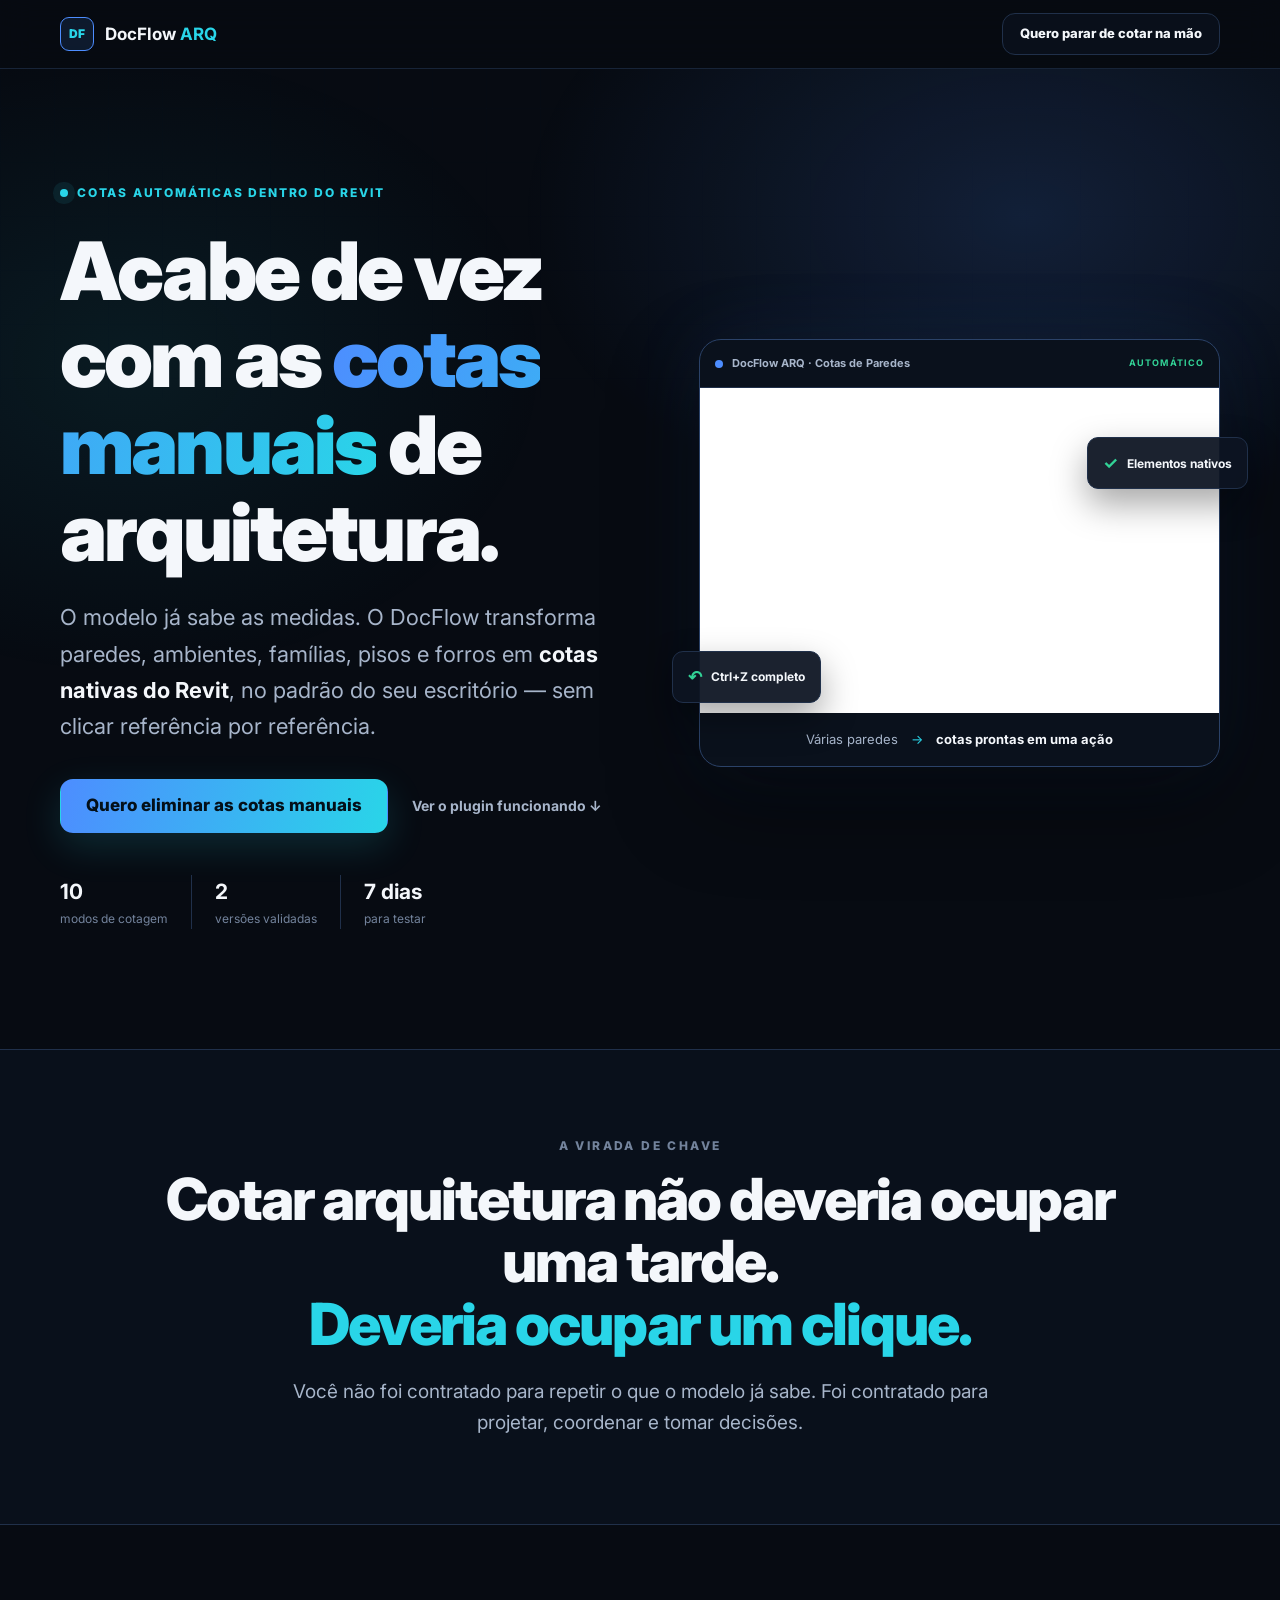
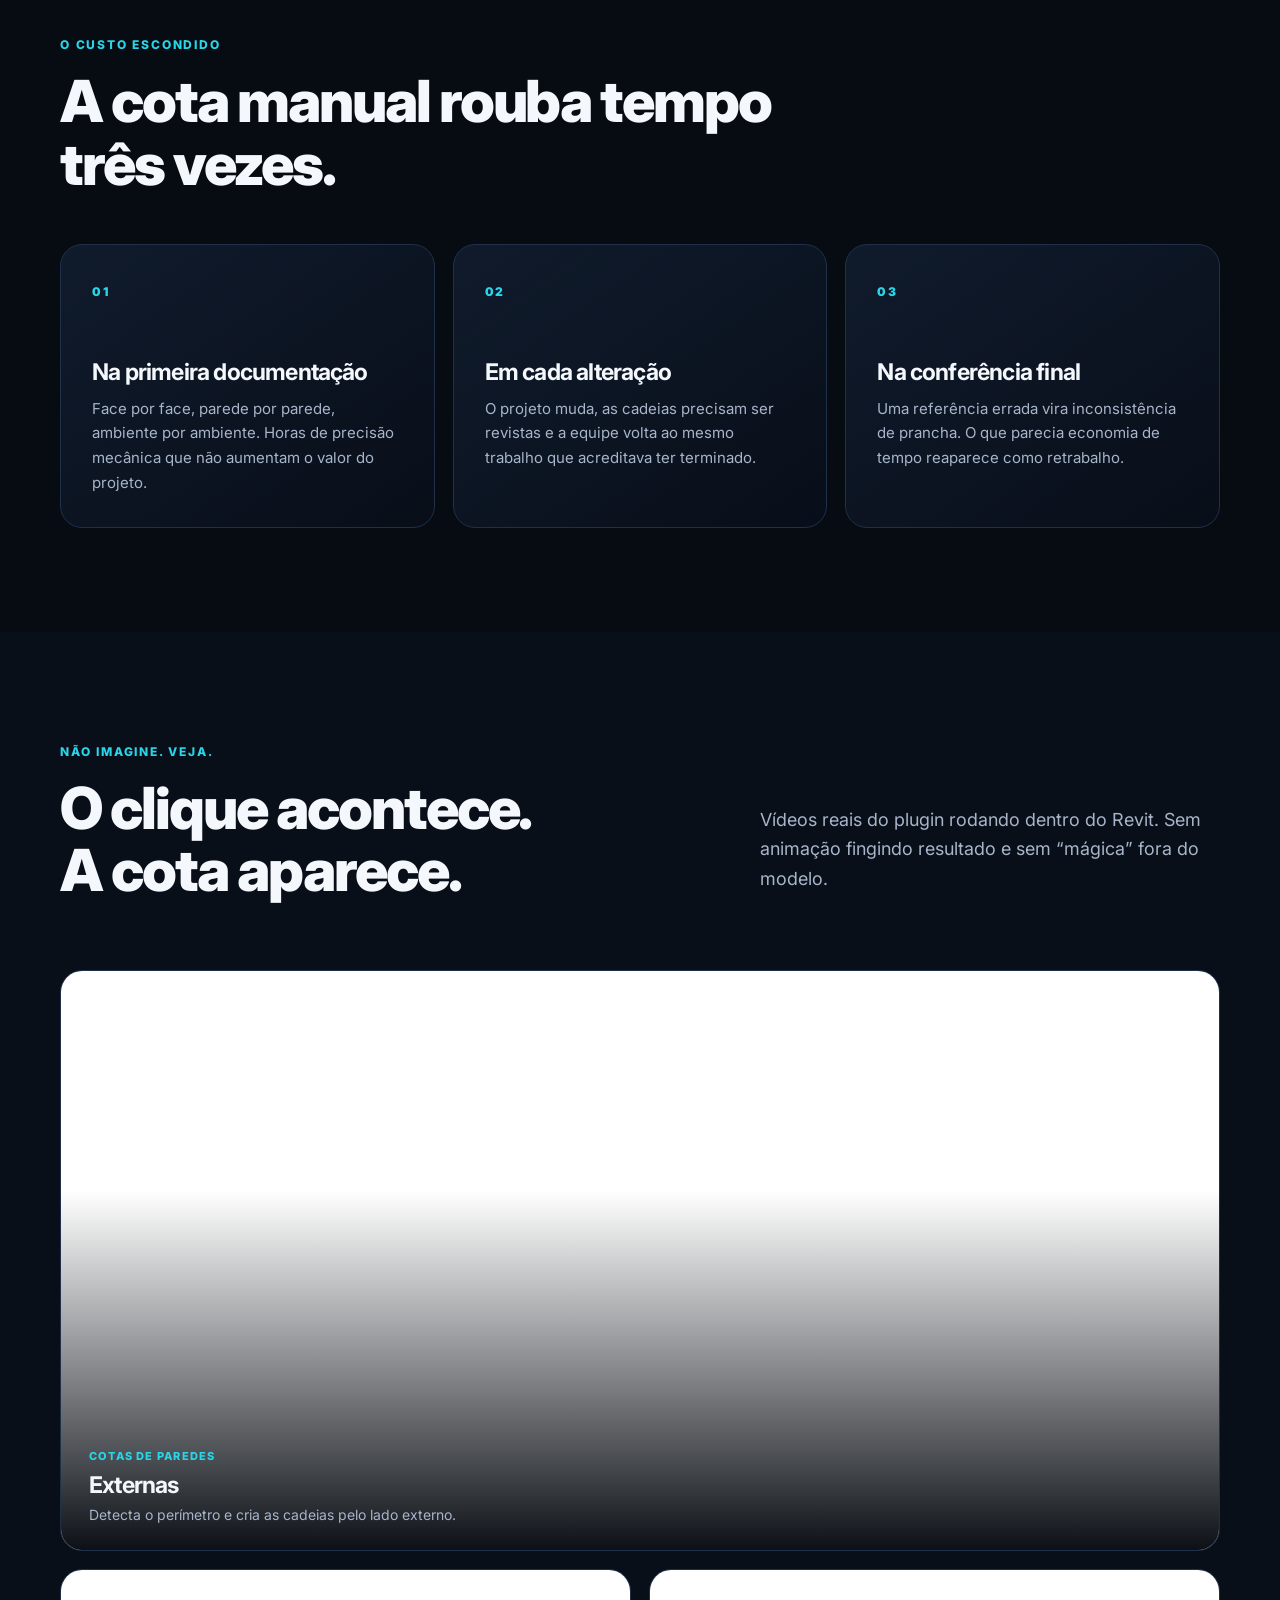
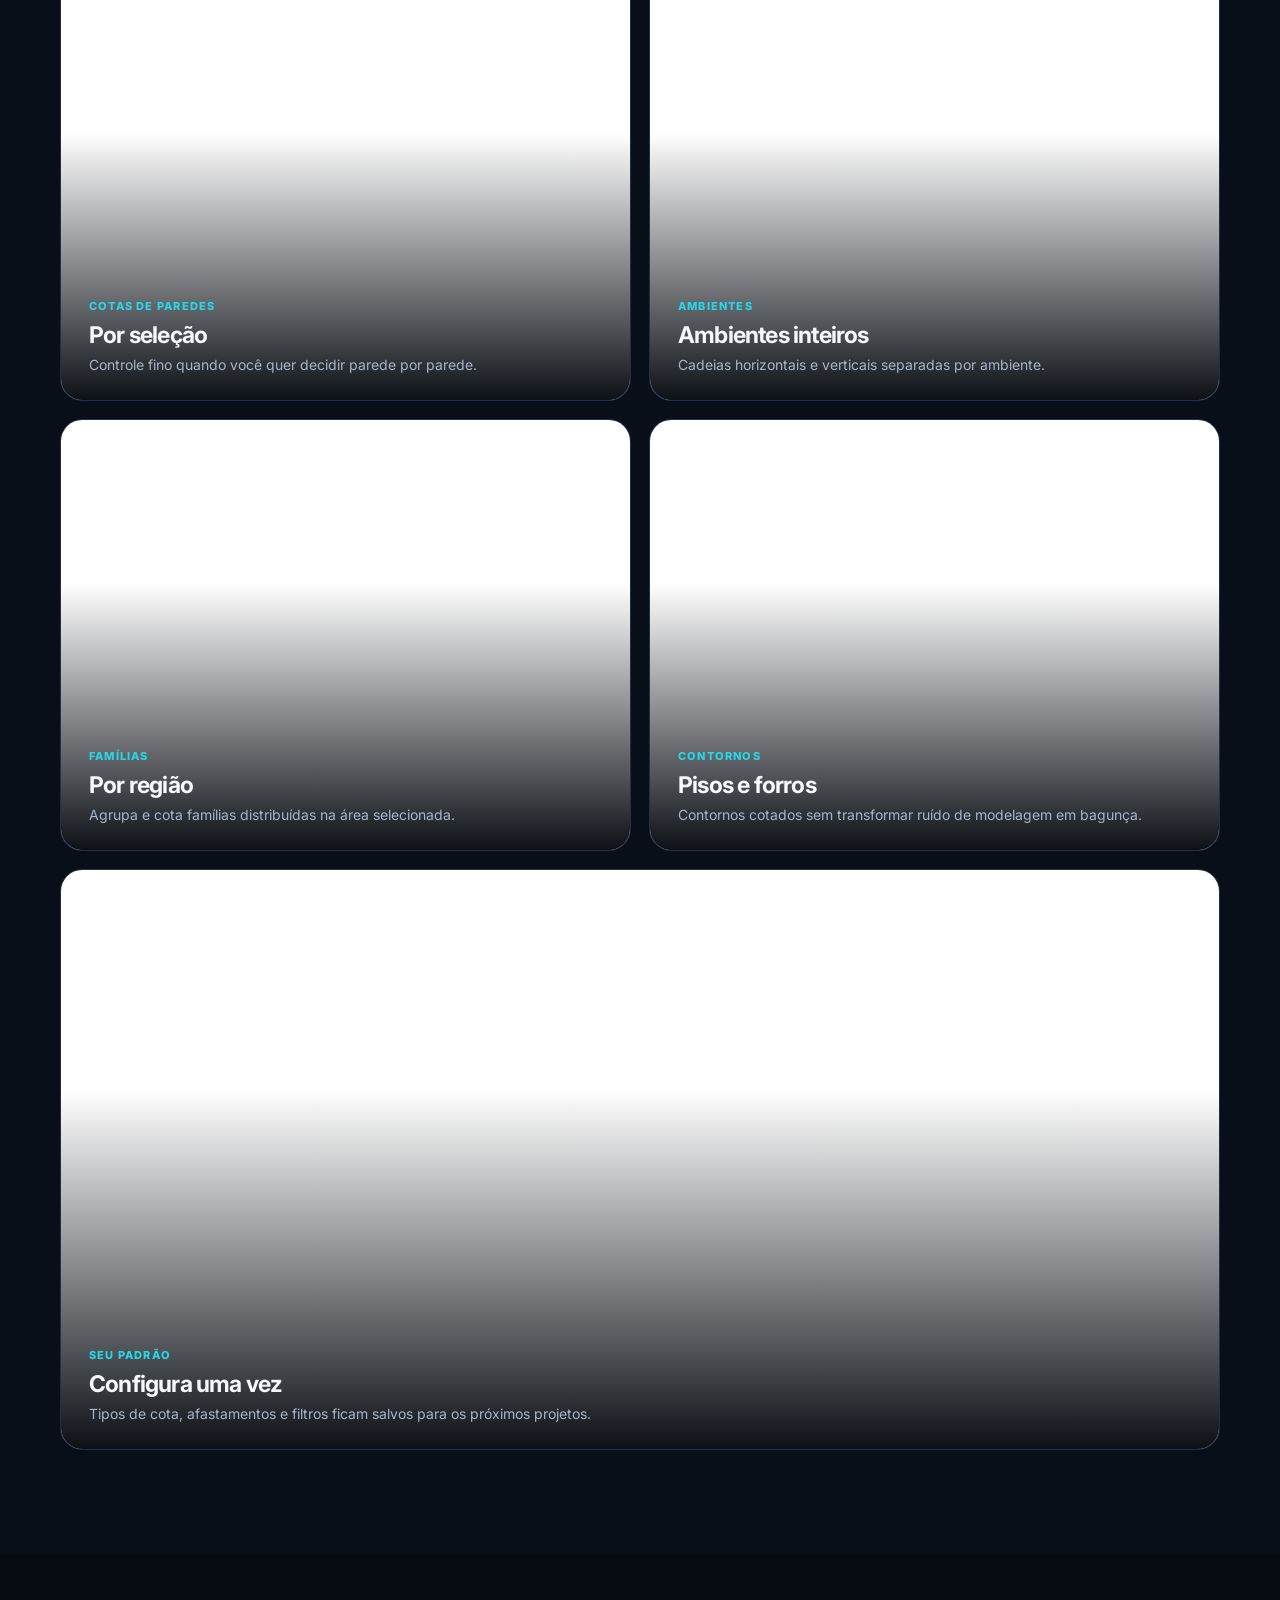
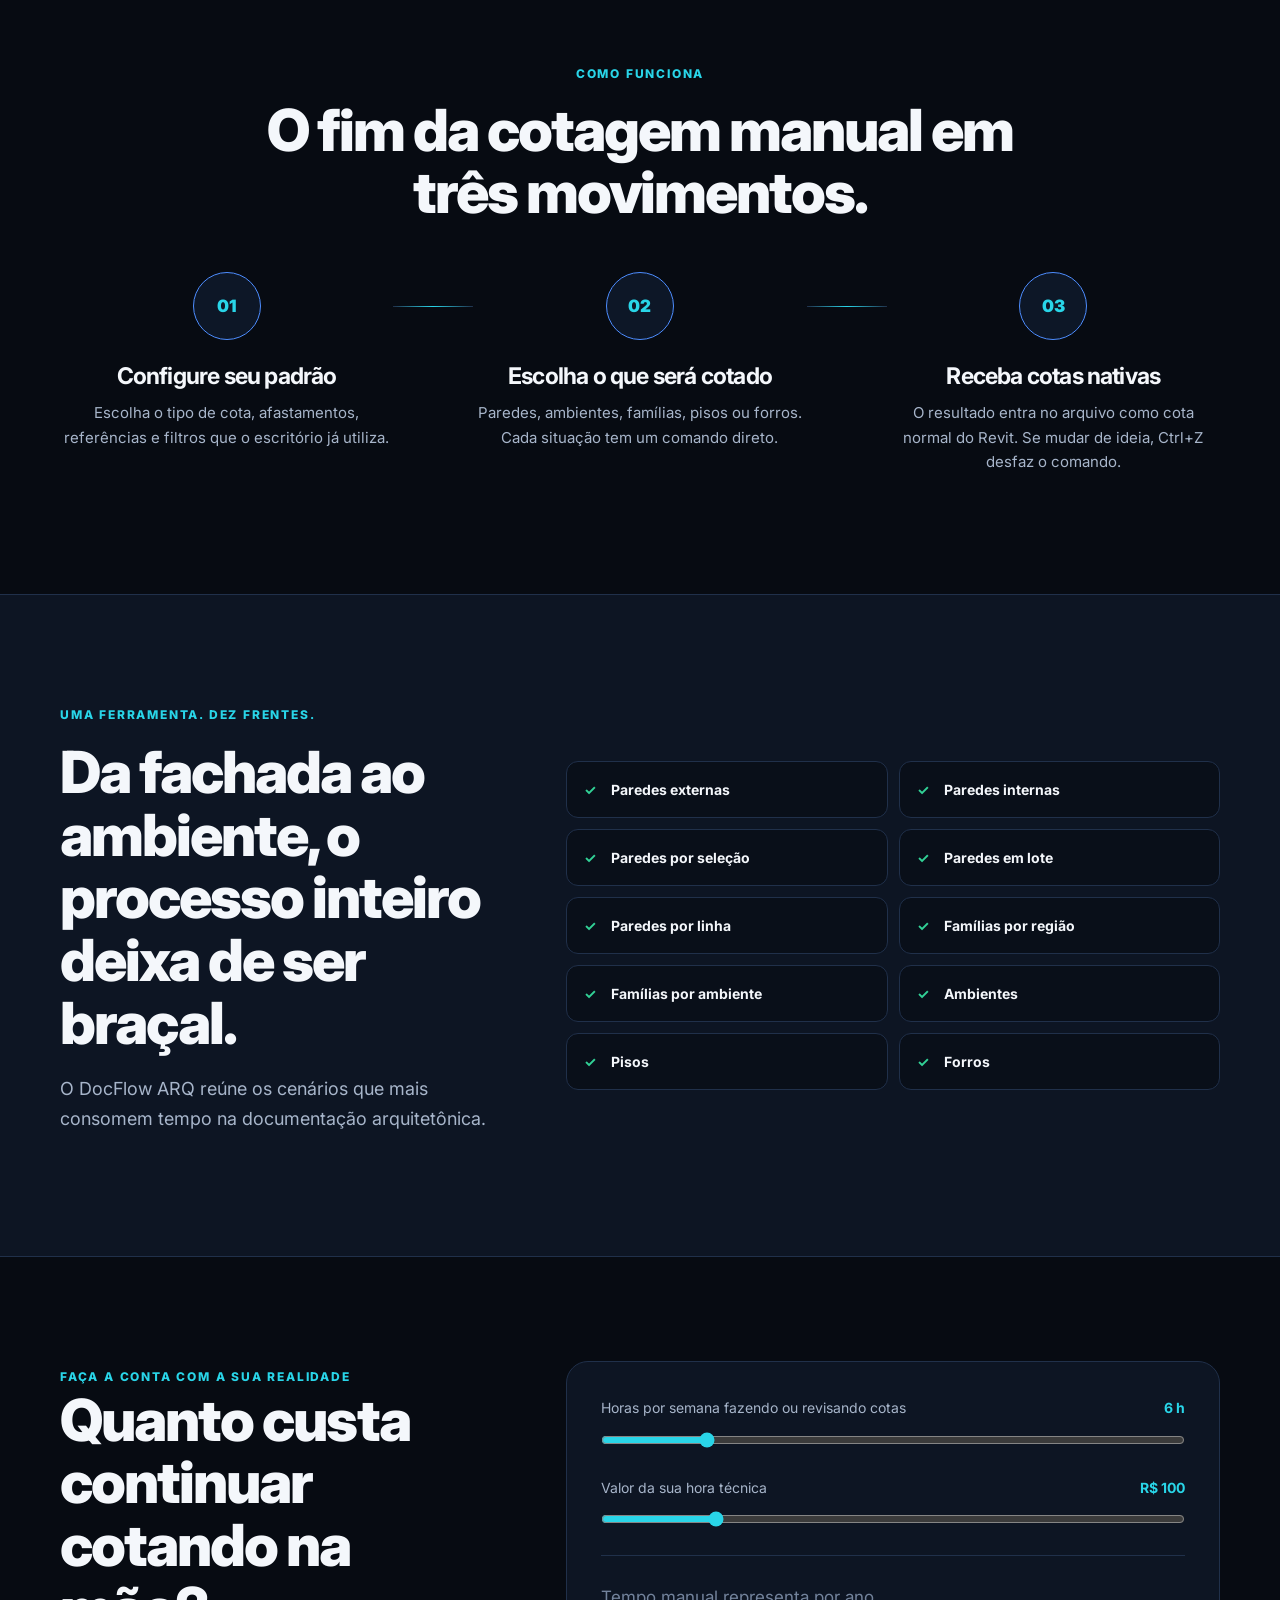
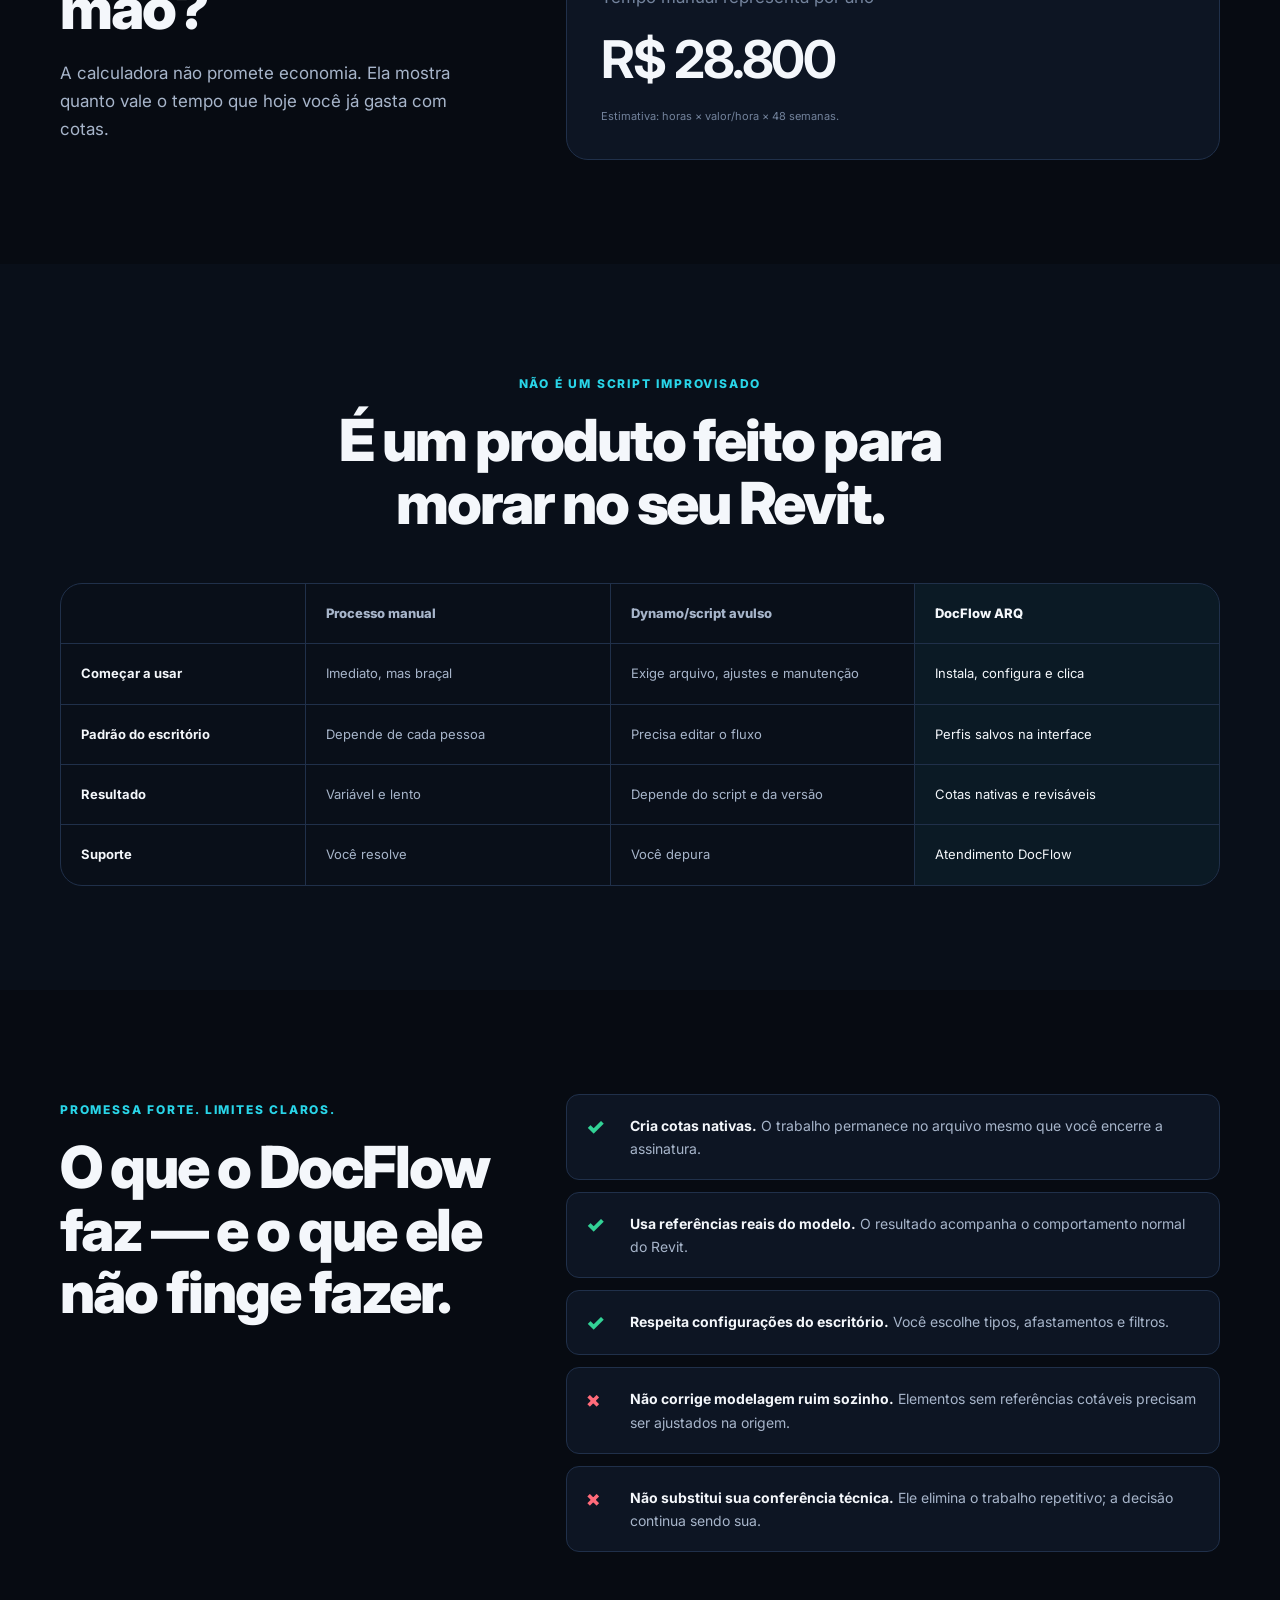
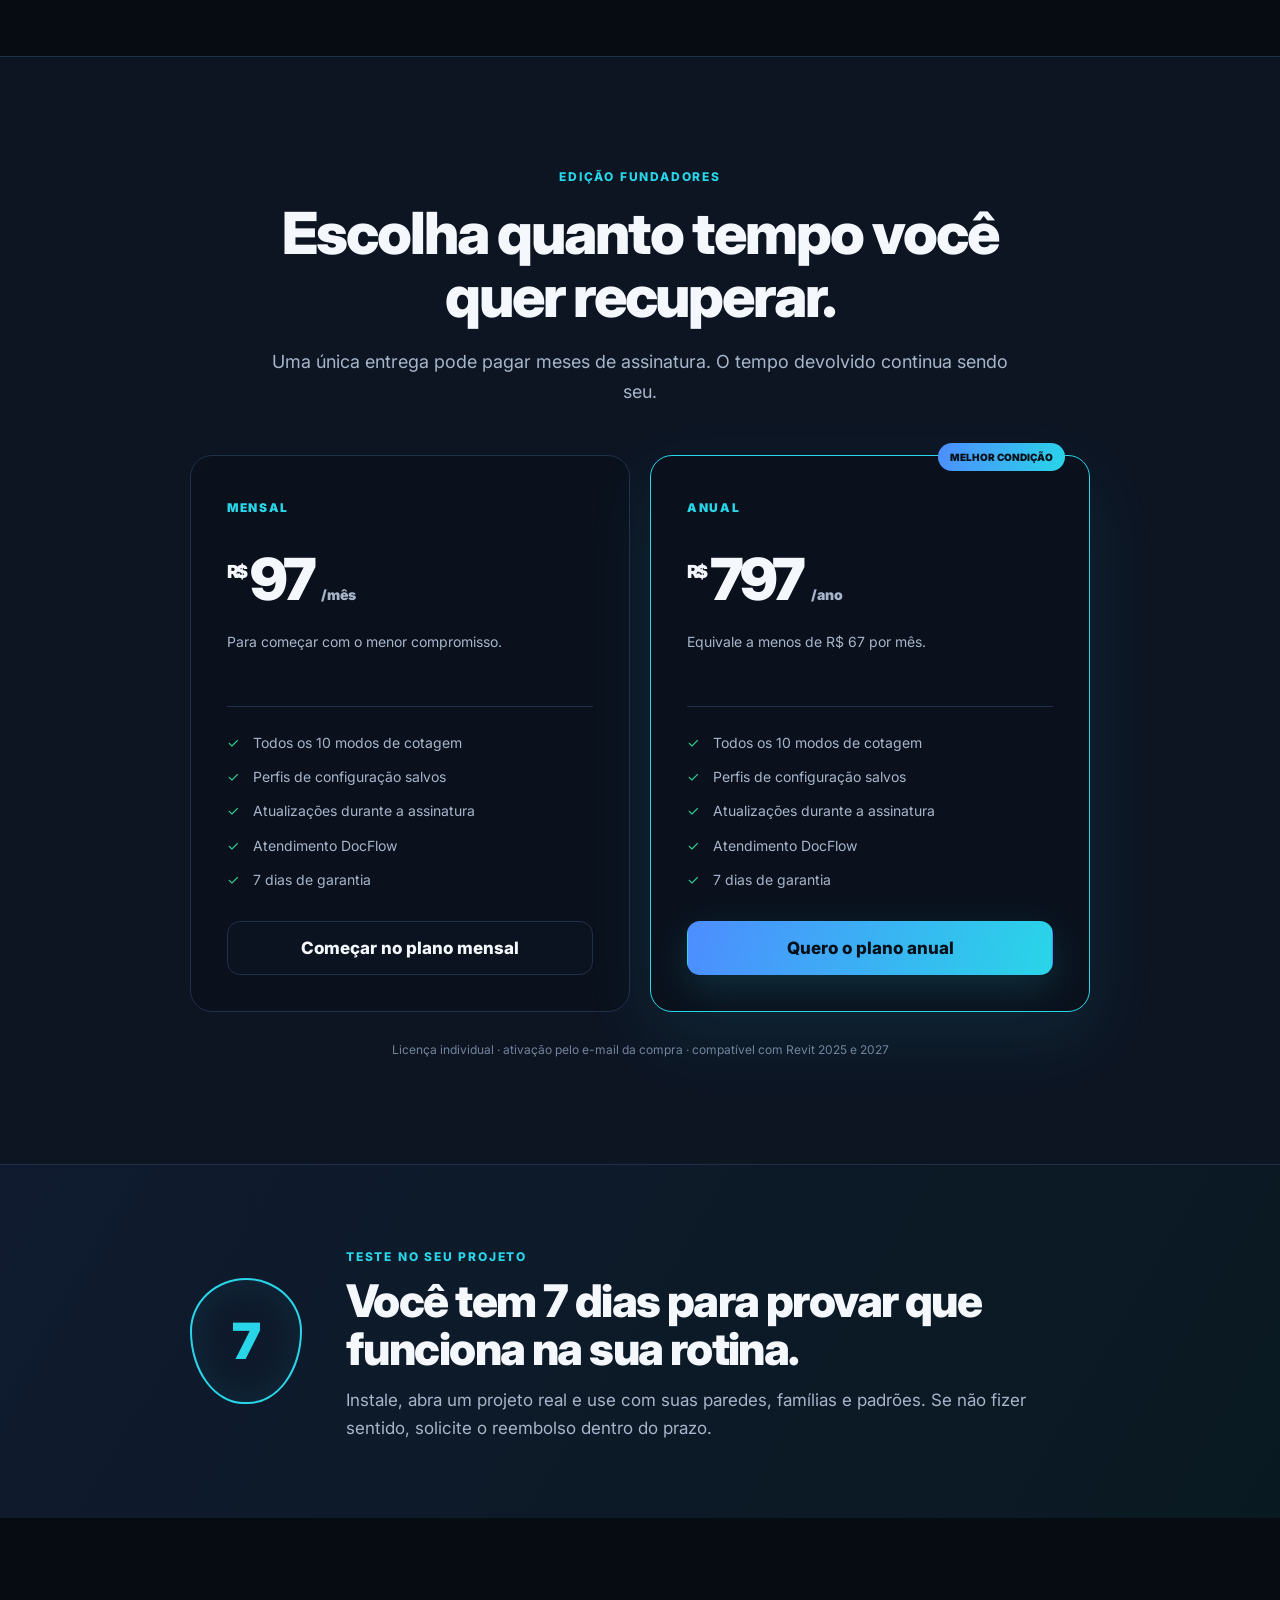
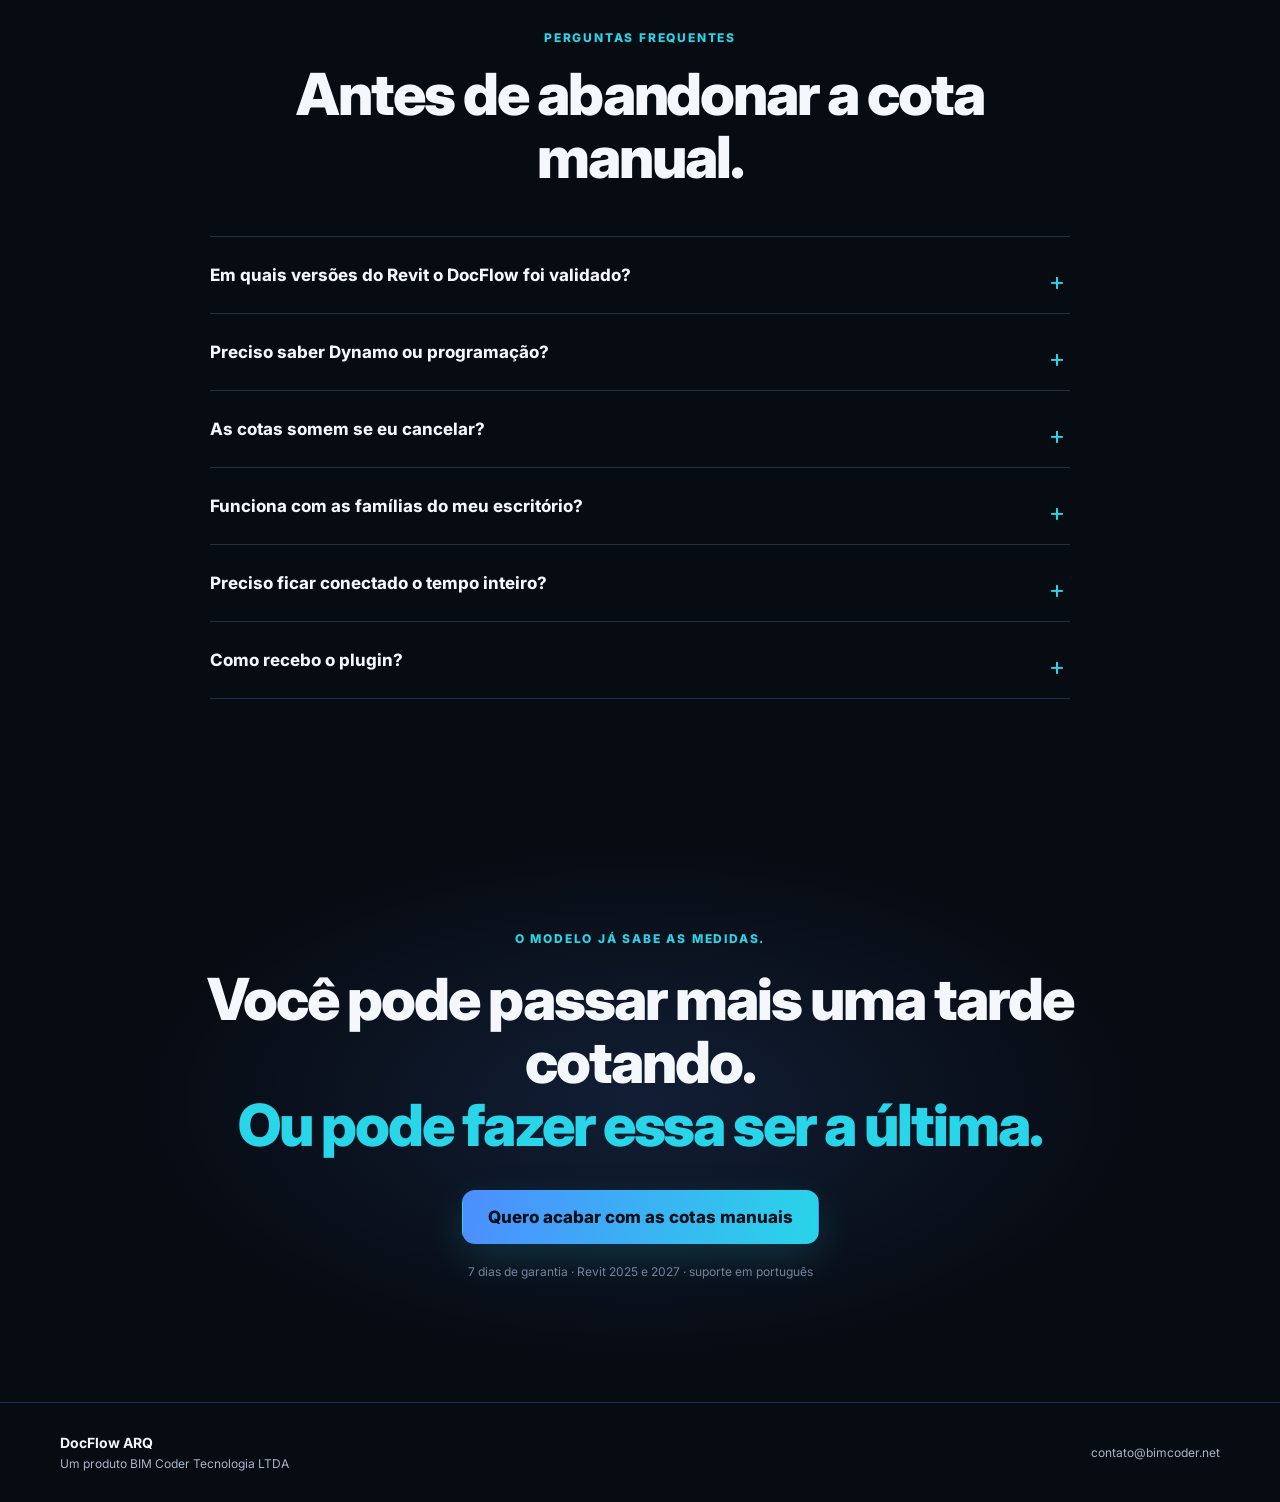
==== vendas.html @ 2e75fcf0 "feat: criar pagina de vendas do DocFlow" ====
<!DOCTYPE html>
<html lang="pt-BR">
<head>
  <meta charset="UTF-8">
  <meta name="viewport" content="width=device-width, initial-scale=1.0">
  <title>DocFlow ARQ — acabe com as cotas manuais no Revit</title>
  <meta name="description" content="O plugin para Revit que transforma paredes, ambientes, famílias, pisos e forros em cotas nativas, no padrão do seu escritório.">
  <meta property="og:title" content="Acabe de vez com as cotas manuais">
  <meta property="og:description" content="DocFlow ARQ: cotas arquitetônicas automáticas, nativas e configuráveis dentro do Revit.">
  <meta property="og:type" content="website">
  <meta property="og:image" content="https://docflow.bimcoder.net/media/docflow-og.png">
  <meta name="twitter:card" content="summary_large_image">
  <meta name="twitter:title" content="Acabe de vez com as cotas manuais">
  <meta name="twitter:description" content="DocFlow ARQ: cotas arquitetônicas automáticas dentro do Revit.">
  <meta name="twitter:image" content="https://docflow.bimcoder.net/media/docflow-og.png">
  <link rel="preconnect" href="https://fonts.googleapis.com">
  <link rel="preconnect" href="https://fonts.gstatic.com" crossorigin>
  <link href="https://fonts.googleapis.com/css2?family=Inter:wght@400;500;600;700;800;900&display=swap" rel="stylesheet">
  <link rel="stylesheet" href="vendas.css?v=1">
</head>
<body>
  <header class="site-header">
    <div class="container nav">
      <a class="brand" href="#topo" aria-label="DocFlow ARQ — início">
        <span class="brand-mark">DF</span>
        <span>DocFlow <strong>ARQ</strong></span>
      </a>
      <a class="button button-small button-ghost" href="#planos">Quero parar de cotar na mão</a>
    </div>
  </header>

  <main id="topo">
    <section class="hero">
      <div class="container hero-grid">
        <div class="hero-copy">
          <span class="eyebrow"><span class="pulse"></span> Cotas automáticas dentro do Revit</span>
          <h1>Acabe de vez com as <span class="gradient-text">cotas manuais</span> de arquitetura.</h1>
          <p class="hero-lead">
            O modelo já sabe as medidas. O DocFlow transforma paredes, ambientes,
            famílias, pisos e forros em <strong>cotas nativas do Revit</strong>,
            no padrão do seu escritório — sem clicar referência por referência.
          </p>
          <div class="hero-actions">
            <a class="button button-primary" href="#planos">Quero eliminar as cotas manuais</a>
            <a class="text-link" href="#demonstracoes">Ver o plugin funcionando <span aria-hidden="true">↓</span></a>
          </div>
          <ul class="proof-list" aria-label="Destaques">
            <li><strong>10</strong><span>modos de cotagem</span></li>
            <li><strong>2</strong><span>versões validadas</span></li>
            <li><strong>7 dias</strong><span>para testar</span></li>
          </ul>
        </div>

        <div class="hero-demo" aria-label="Demonstração de cotas automáticas">
          <div class="demo-window">
            <div class="demo-bar">
              <span class="demo-dot"></span>
              <span>DocFlow ARQ · Cotas de Paredes</span>
              <span class="demo-status">AUTOMÁTICO</span>
            </div>
            <video src="media/paredes-lote.mp4" muted loop autoplay playsinline preload="metadata"></video>
            <div class="demo-caption">
              <span>Várias paredes</span>
              <span class="demo-arrow">→</span>
              <strong>cotas prontas em uma ação</strong>
            </div>
          </div>
          <div class="floating-card floating-one"><span>✓</span> Elementos nativos</div>
          <div class="floating-card floating-two"><span>↶</span> Ctrl+Z completo</div>
        </div>
      </div>
    </section>

    <section class="manifesto">
      <div class="container manifesto-inner">
        <p class="manifesto-label">A virada de chave</p>
        <h2>Cotar arquitetura não deveria ocupar uma tarde.<br><span>Deveria ocupar um clique.</span></h2>
        <p>Você não foi contratado para repetir o que o modelo já sabe. Foi contratado para projetar, coordenar e tomar decisões.</p>
      </div>
    </section>

    <section class="section pain-section">
      <div class="container">
        <div class="section-heading">
          <span class="eyebrow">O custo escondido</span>
          <h2>A cota manual rouba tempo três vezes.</h2>
        </div>
        <div class="pain-grid">
          <article class="pain-card">
            <span class="card-number">01</span>
            <h3>Na primeira documentação</h3>
            <p>Face por face, parede por parede, ambiente por ambiente. Horas de precisão mecânica que não aumentam o valor do projeto.</p>
          </article>
          <article class="pain-card">
            <span class="card-number">02</span>
            <h3>Em cada alteração</h3>
            <p>O projeto muda, as cadeias precisam ser revistas e a equipe volta ao mesmo trabalho que acreditava ter terminado.</p>
          </article>
          <article class="pain-card">
            <span class="card-number">03</span>
            <h3>Na conferência final</h3>
            <p>Uma referência errada vira inconsistência de prancha. O que parecia economia de tempo reaparece como retrabalho.</p>
          </article>
        </div>
      </div>
    </section>

    <section class="section demos-section" id="demonstracoes">
      <div class="container">
        <div class="section-heading split-heading">
          <div>
            <span class="eyebrow">Não imagine. Veja.</span>
            <h2>O clique acontece.<br>A cota aparece.</h2>
          </div>
          <p>Vídeos reais do plugin rodando dentro do Revit. Sem animação fingindo resultado e sem “mágica” fora do modelo.</p>
        </div>

        <div class="demo-grid">
          <article class="video-card video-card-wide">
            <video src="media/paredes-externas.mp4" muted loop autoplay playsinline preload="metadata"></video>
            <div class="video-copy"><span>Cotas de Paredes</span><h3>Externas</h3><p>Detecta o perímetro e cria as cadeias pelo lado externo.</p></div>
          </article>
          <article class="video-card">
            <video src="media/paredes-selecao.mp4" muted loop autoplay playsinline preload="metadata"></video>
            <div class="video-copy"><span>Cotas de Paredes</span><h3>Por seleção</h3><p>Controle fino quando você quer decidir parede por parede.</p></div>
          </article>
          <article class="video-card">
            <video src="media/ambientes.mp4" muted loop autoplay playsinline preload="metadata"></video>
            <div class="video-copy"><span>Ambientes</span><h3>Ambientes inteiros</h3><p>Cadeias horizontais e verticais separadas por ambiente.</p></div>
          </article>
          <article class="video-card">
            <video src="media/familias-regiao.mp4" muted loop autoplay playsinline preload="metadata"></video>
            <div class="video-copy"><span>Famílias</span><h3>Por região</h3><p>Agrupa e cota famílias distribuídas na área selecionada.</p></div>
          </article>
          <article class="video-card">
            <video src="media/pisos.mp4" muted loop autoplay playsinline preload="metadata"></video>
            <div class="video-copy"><span>Contornos</span><h3>Pisos e forros</h3><p>Contornos cotados sem transformar ruído de modelagem em bagunça.</p></div>
          </article>
          <article class="video-card video-card-wide">
            <video src="media/configuracoes.mp4" muted loop autoplay playsinline preload="metadata"></video>
            <div class="video-copy"><span>Seu padrão</span><h3>Configura uma vez</h3><p>Tipos de cota, afastamentos e filtros ficam salvos para os próximos projetos.</p></div>
          </article>
        </div>
      </div>
    </section>

    <section class="section system-section">
      <div class="container">
        <div class="section-heading center-heading">
          <span class="eyebrow">Como funciona</span>
          <h2>O fim da cotagem manual em três movimentos.</h2>
        </div>
        <div class="steps">
          <article><span class="step-icon">01</span><h3>Configure seu padrão</h3><p>Escolha o tipo de cota, afastamentos, referências e filtros que o escritório já utiliza.</p></article>
          <div class="step-line" aria-hidden="true"></div>
          <article><span class="step-icon">02</span><h3>Escolha o que será cotado</h3><p>Paredes, ambientes, famílias, pisos ou forros. Cada situação tem um comando direto.</p></article>
          <div class="step-line" aria-hidden="true"></div>
          <article><span class="step-icon">03</span><h3>Receba cotas nativas</h3><p>O resultado entra no arquivo como cota normal do Revit. Se mudar de ideia, Ctrl+Z desfaz o comando.</p></article>
        </div>
      </div>
    </section>

    <section class="section coverage-section">
      <div class="container coverage-grid">
        <div>
          <span class="eyebrow">Uma ferramenta. Dez frentes.</span>
          <h2>Da fachada ao ambiente, o processo inteiro deixa de ser braçal.</h2>
          <p class="section-copy">O DocFlow ARQ reúne os cenários que mais consomem tempo na documentação arquitetônica.</p>
        </div>
        <div class="coverage-list">
          <span>Paredes externas</span><span>Paredes internas</span>
          <span>Paredes por seleção</span><span>Paredes em lote</span>
          <span>Paredes por linha</span><span>Famílias por região</span>
          <span>Famílias por ambiente</span><span>Ambientes</span>
          <span>Pisos</span><span>Forros</span>
        </div>
      </div>
    </section>

    <section class="section roi-section">
      <div class="container roi-grid">
        <div class="roi-copy">
          <span class="eyebrow">Faça a conta com a sua realidade</span>
          <h2>Quanto custa continuar cotando na mão?</h2>
          <p>A calculadora não promete economia. Ela mostra quanto vale o tempo que hoje você já gasta com cotas.</p>
        </div>
        <div class="calculator">
          <label for="hours">Horas por semana fazendo ou revisando cotas <strong id="hoursOutput">6 h</strong></label>
          <input id="hours" type="range" min="1" max="30" value="6">
          <label for="rate">Valor da sua hora técnica <strong id="rateOutput">R$ 100</strong></label>
          <input id="rate" type="range" min="30" max="400" step="10" value="100">
          <div class="calc-result"><span>Tempo manual representa por ano</span><strong id="annualOutput">R$ 28.800</strong><small>Estimativa: horas × valor/hora × 48 semanas.</small></div>
        </div>
      </div>
    </section>

    <section class="section comparison-section">
      <div class="container">
        <div class="section-heading center-heading"><span class="eyebrow">Não é um script improvisado</span><h2>É um produto feito para morar no seu Revit.</h2></div>
        <div class="comparison">
          <div class="comparison-row comparison-head"><span></span><span>Processo manual</span><span>Dynamo/script avulso</span><span>DocFlow ARQ</span></div>
          <div class="comparison-row"><strong>Começar a usar</strong><span>Imediato, mas braçal</span><span>Exige arquivo, ajustes e manutenção</span><span>Instala, configura e clica</span></div>
          <div class="comparison-row"><strong>Padrão do escritório</strong><span>Depende de cada pessoa</span><span>Precisa editar o fluxo</span><span>Perfis salvos na interface</span></div>
          <div class="comparison-row"><strong>Resultado</strong><span>Variável e lento</span><span>Depende do script e da versão</span><span>Cotas nativas e revisáveis</span></div>
          <div class="comparison-row"><strong>Suporte</strong><span>Você resolve</span><span>Você depura</span><span>Atendimento DocFlow</span></div>
        </div>
      </div>
    </section>

    <section class="section honest-section">
      <div class="container honest-grid">
        <div><span class="eyebrow">Promessa forte. Limites claros.</span><h2>O que o DocFlow faz — e o que ele não finge fazer.</h2></div>
        <div class="honest-list">
          <div><span class="yes">✓</span><p><strong>Cria cotas nativas.</strong> O trabalho permanece no arquivo mesmo que você encerre a assinatura.</p></div>
          <div><span class="yes">✓</span><p><strong>Usa referências reais do modelo.</strong> O resultado acompanha o comportamento normal do Revit.</p></div>
          <div><span class="yes">✓</span><p><strong>Respeita configurações do escritório.</strong> Você escolhe tipos, afastamentos e filtros.</p></div>
          <div><span class="no">×</span><p><strong>Não corrige modelagem ruim sozinho.</strong> Elementos sem referências cotáveis precisam ser ajustados na origem.</p></div>
          <div><span class="no">×</span><p><strong>Não substitui sua conferência técnica.</strong> Ele elimina o trabalho repetitivo; a decisão continua sendo sua.</p></div>
        </div>
      </div>
    </section>

    <section class="section pricing-section" id="planos">
      <div class="container">
        <div class="section-heading center-heading"><span class="eyebrow">Edição Fundadores</span><h2>Escolha quanto tempo você quer recuperar.</h2><p>Uma única entrega pode pagar meses de assinatura. O tempo devolvido continua sendo seu.</p></div>
        <div class="pricing-grid">
          <article class="price-card">
            <span class="plan-name">Mensal</span><div class="price"><span>R$</span>97<small>/mês</small></div><p>Para começar com o menor compromisso.</p>
            <ul><li>Todos os 10 modos de cotagem</li><li>Perfis de configuração salvos</li><li>Atualizações durante a assinatura</li><li>Atendimento DocFlow</li><li>7 dias de garantia</li></ul>
            <a class="button button-outline checkout-link" href="#" data-plan="mensal">Começar no plano mensal</a>
          </article>
          <article class="price-card price-featured">
            <span class="best-badge">Melhor condição</span><span class="plan-name">Anual</span><div class="price"><span>R$</span>797<small>/ano</small></div><p>Equivale a menos de R$ 67 por mês.</p>
            <ul><li>Todos os 10 modos de cotagem</li><li>Perfis de configuração salvos</li><li>Atualizações durante a assinatura</li><li>Atendimento DocFlow</li><li>7 dias de garantia</li></ul>
            <a class="button button-primary checkout-link" href="#" data-plan="anual">Quero o plano anual</a>
          </article>
        </div>
        <p class="pricing-note">Licença individual · ativação pelo e-mail da compra · compatível com Revit 2025 e 2027</p>
      </div>
    </section>

    <section class="guarantee-section">
      <div class="container guarantee">
        <div class="shield" aria-hidden="true">7</div>
        <div><span class="eyebrow">Teste no seu projeto</span><h2>Você tem 7 dias para provar que funciona na sua rotina.</h2><p>Instale, abra um projeto real e use com suas paredes, famílias e padrões. Se não fizer sentido, solicite o reembolso dentro do prazo.</p></div>
      </div>
    </section>

    <section class="section faq-section">
      <div class="container container-narrow">
        <div class="section-heading center-heading"><span class="eyebrow">Perguntas frequentes</span><h2>Antes de abandonar a cota manual.</h2></div>
        <details><summary>Em quais versões do Revit o DocFlow foi validado?</summary><p>A versão atual foi validada no Revit 2025 e 2027. Outras versões só serão anunciadas depois de passarem pelo mesmo processo de teste.</p></details>
        <details><summary>Preciso saber Dynamo ou programação?</summary><p>Não. O DocFlow instala uma aba própria na ribbon do Revit. Você configura pelas janelas do plugin e executa pelos botões.</p></details>
        <details><summary>As cotas somem se eu cancelar?</summary><p>Não. As cotas criadas são elementos nativos dentro do seu arquivo. O cancelamento impede novos usos do plugin, mas não remove o trabalho já produzido.</p></details>
        <details><summary>Funciona com as famílias do meu escritório?</summary><p>O DocFlow usa as referências cotáveis expostas pelas famílias. Se uma família não oferece essas referências, ela precisa ser corrigida como aconteceria em qualquer cotagem nativa do Revit.</p></details>
        <details><summary>Preciso ficar conectado o tempo inteiro?</summary><p>A internet é necessária para ativação e revalidações periódicas da assinatura. O plugin mantém uma tolerância protegida para indisponibilidades temporárias.</p></details>
        <details><summary>Como recebo o plugin?</summary><p>Depois da confirmação da compra, você recebe as orientações de acesso e ativa o DocFlow usando o mesmo e-mail do checkout.</p></details>
      </div>
    </section>

    <section class="final-cta">
      <div class="container"><span class="eyebrow">O modelo já sabe as medidas.</span><h2>Você pode passar mais uma tarde cotando.<br><span>Ou pode fazer essa ser a última.</span></h2><a class="button button-primary" href="#planos">Quero acabar com as cotas manuais</a><p>7 dias de garantia · Revit 2025 e 2027 · suporte em português</p></div>
    </section>
  </main>

  <footer class="site-footer"><div class="container footer-inner"><div><strong>DocFlow ARQ</strong><span>Um produto BIM Coder Tecnologia LTDA</span></div><a href="mailto:contato@bimcoder.net">contato@bimcoder.net</a></div></footer>

  <dialog id="checkoutDialog">
    <button class="dialog-close" type="button" aria-label="Fechar">×</button>
    <span class="eyebrow">Prévia interna</span><h2>Checkout ainda não conectado</h2>
    <p>O plano já está pronto na página. Falta apenas inserir o link correspondente da Hotmart antes da publicação.</p>
    <button class="button button-primary dialog-ok" type="button">Entendi</button>
  </dialog>

  <script src="vendas.js?v=1"></script>
</body>
</html>
---- vendas.css ----
:root{--bg:#070b12;--surface:#0d1523;--surface2:#111d30;--line:#20304a;--text:#f4f7fb;--muted:#a7b5ca;--dim:#73839c;--blue:#4d8dff;--cyan:#29d5e8;--green:#32d296;--red:#ff6b7a;--gradient:linear-gradient(105deg,var(--blue),var(--cyan));--max:1160px;--radius:22px}
*{box-sizing:border-box}html{scroll-behavior:smooth}body{margin:0;background:var(--bg);color:var(--text);font-family:Inter,-apple-system,BlinkMacSystemFont,"Segoe UI",sans-serif;font-size:17px;line-height:1.65;-webkit-font-smoothing:antialiased}
body:before{content:"";position:fixed;inset:0;pointer-events:none;opacity:.22;background-image:linear-gradient(rgba(77,141,255,.045) 1px,transparent 1px),linear-gradient(90deg,rgba(77,141,255,.045) 1px,transparent 1px);background-size:54px 54px;mask-image:linear-gradient(to bottom,#000,transparent 75%)}
a{color:inherit;text-decoration:none}img,video{display:block;max-width:100%}button,input{font:inherit}.container{width:min(var(--max),calc(100% - 44px));margin:0 auto}.container-narrow{max-width:860px}.section{padding:104px 0}
.eyebrow{display:inline-flex;align-items:center;gap:9px;color:var(--cyan);font-size:12px;font-weight:800;letter-spacing:.15em;text-transform:uppercase}.pulse{width:8px;height:8px;border-radius:50%;background:var(--cyan);box-shadow:0 0 0 7px rgba(41,213,232,.09)}
h1,h2,h3,p{margin-top:0}h1,h2,h3{line-height:1.08;letter-spacing:-.035em}h1{margin:22px 0 24px;font-size:clamp(48px,6.3vw,82px);font-weight:900}h2{margin-bottom:20px;font-size:clamp(34px,4.7vw,58px);font-weight:850}h3{margin-bottom:12px;font-size:23px}.gradient-text{background:var(--gradient);-webkit-background-clip:text;background-clip:text;color:transparent}
.button{display:inline-flex;justify-content:center;align-items:center;min-height:54px;padding:0 25px;border:1px solid transparent;border-radius:13px;font-weight:800;line-height:1.2;text-align:center;cursor:pointer;transition:transform .18s ease,box-shadow .18s ease,border-color .18s ease}.button:hover{transform:translateY(-2px)}.button-primary{color:#041019;background:var(--gradient);box-shadow:0 13px 38px rgba(41,213,232,.16)}.button-primary:hover{box-shadow:0 17px 44px rgba(41,213,232,.26)}.button-ghost,.button-outline{border-color:var(--line);background:rgba(13,21,35,.55)}.button-ghost:hover,.button-outline:hover{border-color:var(--cyan)}.button-small{min-height:42px;padding:0 17px;font-size:13px}
.site-header{position:sticky;top:0;z-index:100;border-bottom:1px solid rgba(32,48,74,.7);background:rgba(7,11,18,.83);backdrop-filter:blur(16px)}.nav{height:68px;display:flex;align-items:center;justify-content:space-between;gap:24px}.brand{display:flex;align-items:center;gap:11px;font-weight:700}.brand strong{color:var(--cyan)}.brand-mark{display:grid;width:34px;height:34px;place-items:center;border:1px solid var(--blue);border-radius:9px;background:rgba(77,141,255,.12);color:var(--cyan);font-size:12px;font-weight:900}
.hero{position:relative;overflow:hidden;padding:108px 0 120px;background:radial-gradient(750px 500px at 80% 15%,rgba(77,141,255,.16),transparent 67%),radial-gradient(600px 450px at 10% 30%,rgba(41,213,232,.08),transparent 70%)}.hero-grid{display:grid;grid-template-columns:1.04fr .96fr;gap:74px;align-items:center}.hero-lead{max-width:730px;color:var(--muted);font-size:clamp(18px,2vw,22px)}.hero-lead strong{color:var(--text)}.hero-actions{display:flex;align-items:center;gap:24px;margin-top:34px}.text-link{color:var(--muted);font-weight:700;font-size:14px}.text-link:hover{color:var(--cyan)}
.proof-list{display:flex;gap:0;margin:42px 0 0;padding:0;list-style:none}.proof-list li{display:flex;flex-direction:column;min-width:128px;padding:0 23px;border-left:1px solid var(--line)}.proof-list li:first-child{padding-left:0;border-left:0}.proof-list strong{font-size:21px}.proof-list span{color:var(--dim);font-size:12px}
.hero-demo{position:relative}.demo-window{overflow:hidden;border:1px solid #2b4268;border-radius:var(--radius);background:#0a111c;box-shadow:0 34px 90px rgba(0,0,0,.42),0 0 80px rgba(77,141,255,.09)}.demo-bar{display:flex;align-items:center;gap:9px;height:48px;padding:0 15px;border-bottom:1px solid var(--line);color:var(--muted);font-size:11px;font-weight:700}.demo-dot{width:8px;height:8px;border-radius:50%;background:var(--blue)}.demo-status{margin-left:auto;color:var(--green);font-size:9px;letter-spacing:.12em}.demo-window video{width:100%;aspect-ratio:16/10;object-fit:cover;background:#fff}.demo-caption{display:flex;align-items:center;justify-content:center;gap:13px;padding:16px;font-size:13px;color:var(--muted)}.demo-caption strong{color:var(--text)}.demo-arrow{color:var(--cyan)}
.floating-card{position:absolute;display:flex;align-items:center;gap:9px;padding:11px 15px;border:1px solid var(--line);border-radius:11px;background:rgba(13,21,35,.94);box-shadow:0 15px 35px rgba(0,0,0,.35);font-size:12px;font-weight:700}.floating-card span{color:var(--green);font-size:17px}.floating-one{right:-28px;top:23%}.floating-two{left:-27px;bottom:15%}
.manifesto{padding:86px 0;border-block:1px solid var(--line);background:#09101b;text-align:center}.manifesto-inner{max-width:990px}.manifesto-label{color:var(--dim);font-size:12px;font-weight:800;letter-spacing:.2em;text-transform:uppercase}.manifesto h2{margin:12px 0 20px}.manifesto h2 span{color:var(--cyan)}.manifesto p:last-child{max-width:700px;margin:0 auto;color:var(--muted);font-size:19px}
.section-heading{max-width:760px;margin-bottom:48px}.section-heading h2{margin-top:13px}.section-heading p,.section-copy{color:var(--muted);font-size:18px}.center-heading{margin-inline:auto;text-align:center}.split-heading{display:grid;grid-template-columns:1fr .72fr;align-items:end;max-width:none;gap:60px}.split-heading p{margin-bottom:28px}
.pain-grid{display:grid;grid-template-columns:repeat(3,1fr);gap:18px}.pain-card{min-height:270px;padding:31px;border:1px solid var(--line);border-radius:var(--radius);background:linear-gradient(145deg,rgba(17,29,48,.88),rgba(9,15,26,.8))}.card-number{color:var(--cyan);font-size:12px;font-weight:900;letter-spacing:.14em}.pain-card h3{margin-top:56px}.pain-card p{margin-bottom:0;color:var(--muted);font-size:15px}
.demos-section{background:#090f19}.demo-grid{display:grid;grid-template-columns:repeat(2,1fr);gap:18px}.video-card{position:relative;overflow:hidden;min-height:430px;border:1px solid var(--line);border-radius:var(--radius);background:var(--surface)}.video-card video{width:100%;height:100%;min-height:430px;object-fit:cover;background:#fff}.video-card:after{content:"";position:absolute;inset:0;background:linear-gradient(to top,rgba(5,9,15,.97),transparent 62%);pointer-events:none}.video-copy{position:absolute;z-index:2;left:28px;right:28px;bottom:24px}.video-copy span{color:var(--cyan);font-size:11px;font-weight:800;letter-spacing:.11em;text-transform:uppercase}.video-copy h3{margin:5px 0}.video-copy p{margin:0;color:var(--muted);font-size:14px}.video-card-wide{grid-column:span 2;min-height:520px}.video-card-wide video{min-height:520px}

.steps{display:grid;grid-template-columns:1fr 80px 1fr 80px 1fr;align-items:start}.steps article{text-align:center}.step-icon{display:grid;width:68px;height:68px;margin:0 auto 24px;place-items:center;border:1px solid var(--blue);border-radius:50%;background:rgba(77,141,255,.09);color:var(--cyan);font-weight:900}.steps p{color:var(--muted);font-size:15px}.step-line{height:1px;margin-top:34px;background:linear-gradient(90deg,var(--line),var(--cyan),var(--line))}
.coverage-section{border-block:1px solid var(--line);background:var(--surface)}.coverage-grid{display:grid;grid-template-columns:.8fr 1.2fr;gap:70px;align-items:center}.coverage-grid h2{margin-top:14px}.coverage-list{display:grid;grid-template-columns:repeat(2,1fr);gap:11px}.coverage-list span{position:relative;padding:16px 17px 16px 44px;border:1px solid var(--line);border-radius:12px;background:rgba(7,11,18,.52);font-size:14px;font-weight:700}.coverage-list span:before{content:"✓";position:absolute;left:17px;color:var(--green)}
.roi-grid{display:grid;grid-template-columns:.8fr 1.2fr;gap:70px;align-items:center}.roi-copy p{color:var(--muted)}.calculator{padding:34px;border:1px solid var(--line);border-radius:var(--radius);background:var(--surface)}.calculator label{display:flex;justify-content:space-between;gap:20px;margin-bottom:8px;color:var(--muted);font-size:14px}.calculator label strong{color:var(--cyan)}.calculator input[type=range]{width:100%;margin:0 0 28px;accent-color:var(--cyan)}.calc-result{padding-top:27px;border-top:1px solid var(--line)}.calc-result span,.calc-result small{display:block;color:var(--dim)}.calc-result strong{display:block;margin:6px 0 4px;font-size:clamp(34px,5vw,52px);letter-spacing:-.04em}.calc-result small{font-size:11px}
.comparison-section{background:#090f19}.comparison{overflow:hidden;border:1px solid var(--line);border-radius:var(--radius)}.comparison-row{display:grid;grid-template-columns:.8fr 1fr 1fr 1fr}.comparison-row>*{padding:19px 20px;border-top:1px solid var(--line);border-left:1px solid var(--line);font-size:13px}.comparison-row>*:first-child{border-left:0}.comparison-row:first-child>*{border-top:0}.comparison-head{color:var(--muted);font-weight:800}.comparison-head span:last-child,.comparison-row>*:last-child{background:rgba(41,213,232,.055);color:var(--text)}.comparison-row span{color:var(--muted)}
.honest-grid{display:grid;grid-template-columns:.8fr 1.2fr;gap:70px}.honest-grid h2{margin-top:14px}.honest-list{display:grid;gap:12px}.honest-list>div{display:grid;grid-template-columns:34px 1fr;gap:10px;padding:19px;border:1px solid var(--line);border-radius:13px;background:var(--surface)}.honest-list p{margin:0;color:var(--muted);font-size:14px}.honest-list strong{color:var(--text)}.yes,.no{font-size:21px;font-weight:900;line-height:1.2}.yes{color:var(--green)}.no{color:var(--red)}
.pricing-section{border-block:1px solid var(--line);background:var(--surface)}.pricing-grid{display:grid;grid-template-columns:repeat(2,minmax(0,440px));justify-content:center;gap:20px}.price-card{position:relative;padding:36px;border:1px solid var(--line);border-radius:var(--radius);background:#0a111d}.price-featured{border-color:var(--cyan);box-shadow:0 25px 70px rgba(41,213,232,.09)}.best-badge{position:absolute;top:-13px;right:24px;padding:6px 12px;border-radius:999px;background:var(--gradient);color:#041019;font-size:10px;font-weight:900;text-transform:uppercase}.plan-name{color:var(--cyan);font-size:12px;font-weight:900;letter-spacing:.14em;text-transform:uppercase}.price{margin:12px 0 3px;font-size:58px;font-weight:900;letter-spacing:-.06em}.price>span{margin-right:6px;font-size:18px;vertical-align:22px}.price small{margin-left:8px;color:var(--muted);font-size:14px;letter-spacing:0}.price-card>p{min-height:52px;color:var(--muted);font-size:14px}.price-card ul{display:grid;gap:11px;margin:24px 0 30px;padding:24px 0 0;border-top:1px solid var(--line);list-style:none}.price-card li{position:relative;padding-left:26px;color:var(--muted);font-size:14px}.price-card li:before{content:"✓";position:absolute;left:0;color:var(--green)}.price-card .button{width:100%}.pricing-note{margin:28px 0 0;color:var(--dim);text-align:center;font-size:12px}
.guarantee-section{padding:76px 0;background:linear-gradient(120deg,rgba(77,141,255,.12),rgba(41,213,232,.07))}.guarantee{display:grid;grid-template-columns:120px 1fr;gap:36px;align-items:center;max-width:900px}.shield{display:grid;width:112px;height:126px;place-items:center;border:2px solid var(--cyan);border-radius:50% 50% 48% 48%/42% 42% 58% 58%;color:var(--cyan);font-size:50px;font-weight:900;box-shadow:inset 0 0 35px rgba(41,213,232,.09)}.guarantee h2{margin:8px 0 12px;font-size:clamp(30px,4vw,45px)}.guarantee p{margin:0;color:var(--muted)}
.faq-section details{border-top:1px solid var(--line)}.faq-section details:last-child{border-bottom:1px solid var(--line)}.faq-section summary{position:relative;padding:24px 50px 24px 0;cursor:pointer;font-weight:750;list-style:none}.faq-section summary::-webkit-details-marker{display:none}.faq-section summary:after{content:"+";position:absolute;right:5px;color:var(--cyan);font-size:25px;font-weight:400}.faq-section details[open] summary:after{content:"−"}.faq-section details p{padding:0 50px 24px 0;color:var(--muted);font-size:15px}
.final-cta{padding:120px 0;text-align:center;background:radial-gradient(700px 360px at 50% 50%,rgba(77,141,255,.15),transparent 72%)}.final-cta h2{margin:17px auto 34px;max-width:950px}.final-cta h2 span{color:var(--cyan)}.final-cta p{margin:18px 0 0;color:var(--dim);font-size:12px}.site-footer{padding:28px 0;border-top:1px solid var(--line)}.footer-inner{display:flex;justify-content:space-between;align-items:center;color:var(--muted);font-size:12px}.footer-inner div{display:flex;flex-direction:column}.footer-inner strong{color:var(--text);font-size:14px}.footer-inner a:hover{color:var(--cyan)}
dialog{width:min(500px,calc(100% - 34px));padding:34px;border:1px solid var(--line);border-radius:20px;background:var(--surface);color:var(--text);box-shadow:0 35px 90px rgba(0,0,0,.55)}dialog::backdrop{background:rgba(2,5,10,.78);backdrop-filter:blur(5px)}dialog h2{margin:12px 0;font-size:30px}dialog p{color:var(--muted)}.dialog-close{position:absolute;top:13px;right:14px;border:0;background:none;color:var(--muted);font-size:25px;cursor:pointer}.dialog-ok{margin-top:8px;width:100%}
@media(max-width:920px){.hero-grid,.coverage-grid,.roi-grid,.honest-grid{grid-template-columns:1fr}.hero{padding-top:76px}.hero-grid{gap:64px}.hero-copy{text-align:center}.hero-lead{margin-inline:auto}.hero-actions,.proof-list{justify-content:center}.floating-one{right:8px}.floating-two{left:8px}.pain-grid{grid-template-columns:1fr}.pain-card{min-height:220px}.pain-card h3{margin-top:35px}.split-heading{grid-template-columns:1fr;gap:0}.steps{grid-template-columns:1fr;gap:24px}.step-line{width:1px;height:42px;margin:0 auto}.comparison{overflow-x:auto}.comparison-row{min-width:760px}}
@media(max-width:680px){body{font-size:16px}.container{width:min(100% - 28px,var(--max))}.section{padding:76px 0}.nav .button{display:none}h1{font-size:clamp(42px,13vw,61px)}h2{font-size:clamp(32px,10vw,46px)}.hero{padding:64px 0 86px}.hero-actions{flex-direction:column}.hero-actions .button{width:100%}.proof-list li{min-width:0;flex:1;padding-inline:12px}.proof-list span{font-size:10px}.floating-card{display:none}.manifesto{padding:64px 0}.demo-grid{grid-template-columns:1fr}.video-card,.video-card-wide{grid-column:auto;min-height:350px}.video-card video,.video-card-wide video{min-height:350px}.coverage-list{grid-template-columns:1fr}.calculator,.price-card{padding:26px}.pricing-grid{grid-template-columns:1fr}.guarantee{grid-template-columns:1fr;text-align:center}.shield{margin:0 auto}.footer-inner{flex-direction:column;align-items:flex-start;gap:18px}}
@media(prefers-reduced-motion:reduce){html{scroll-behavior:auto}*,*:before,*:after{transition:none!important}}
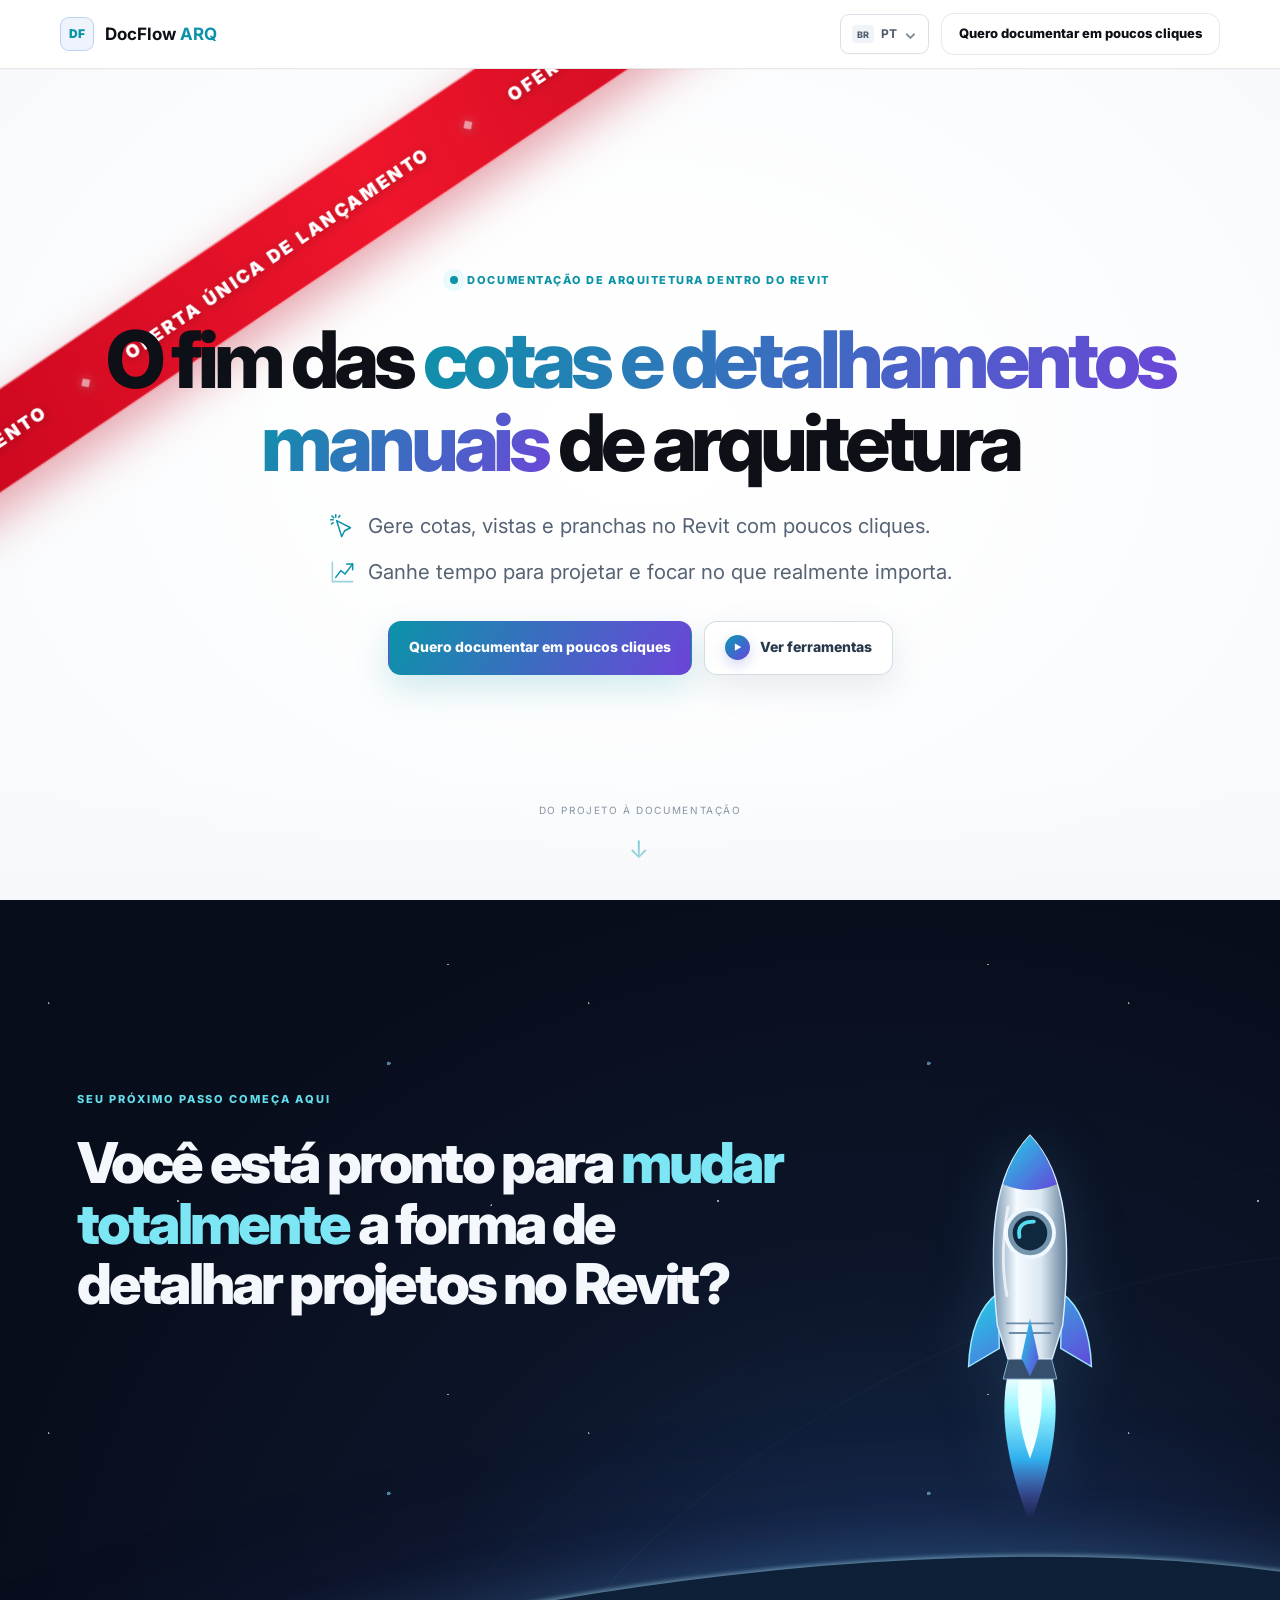
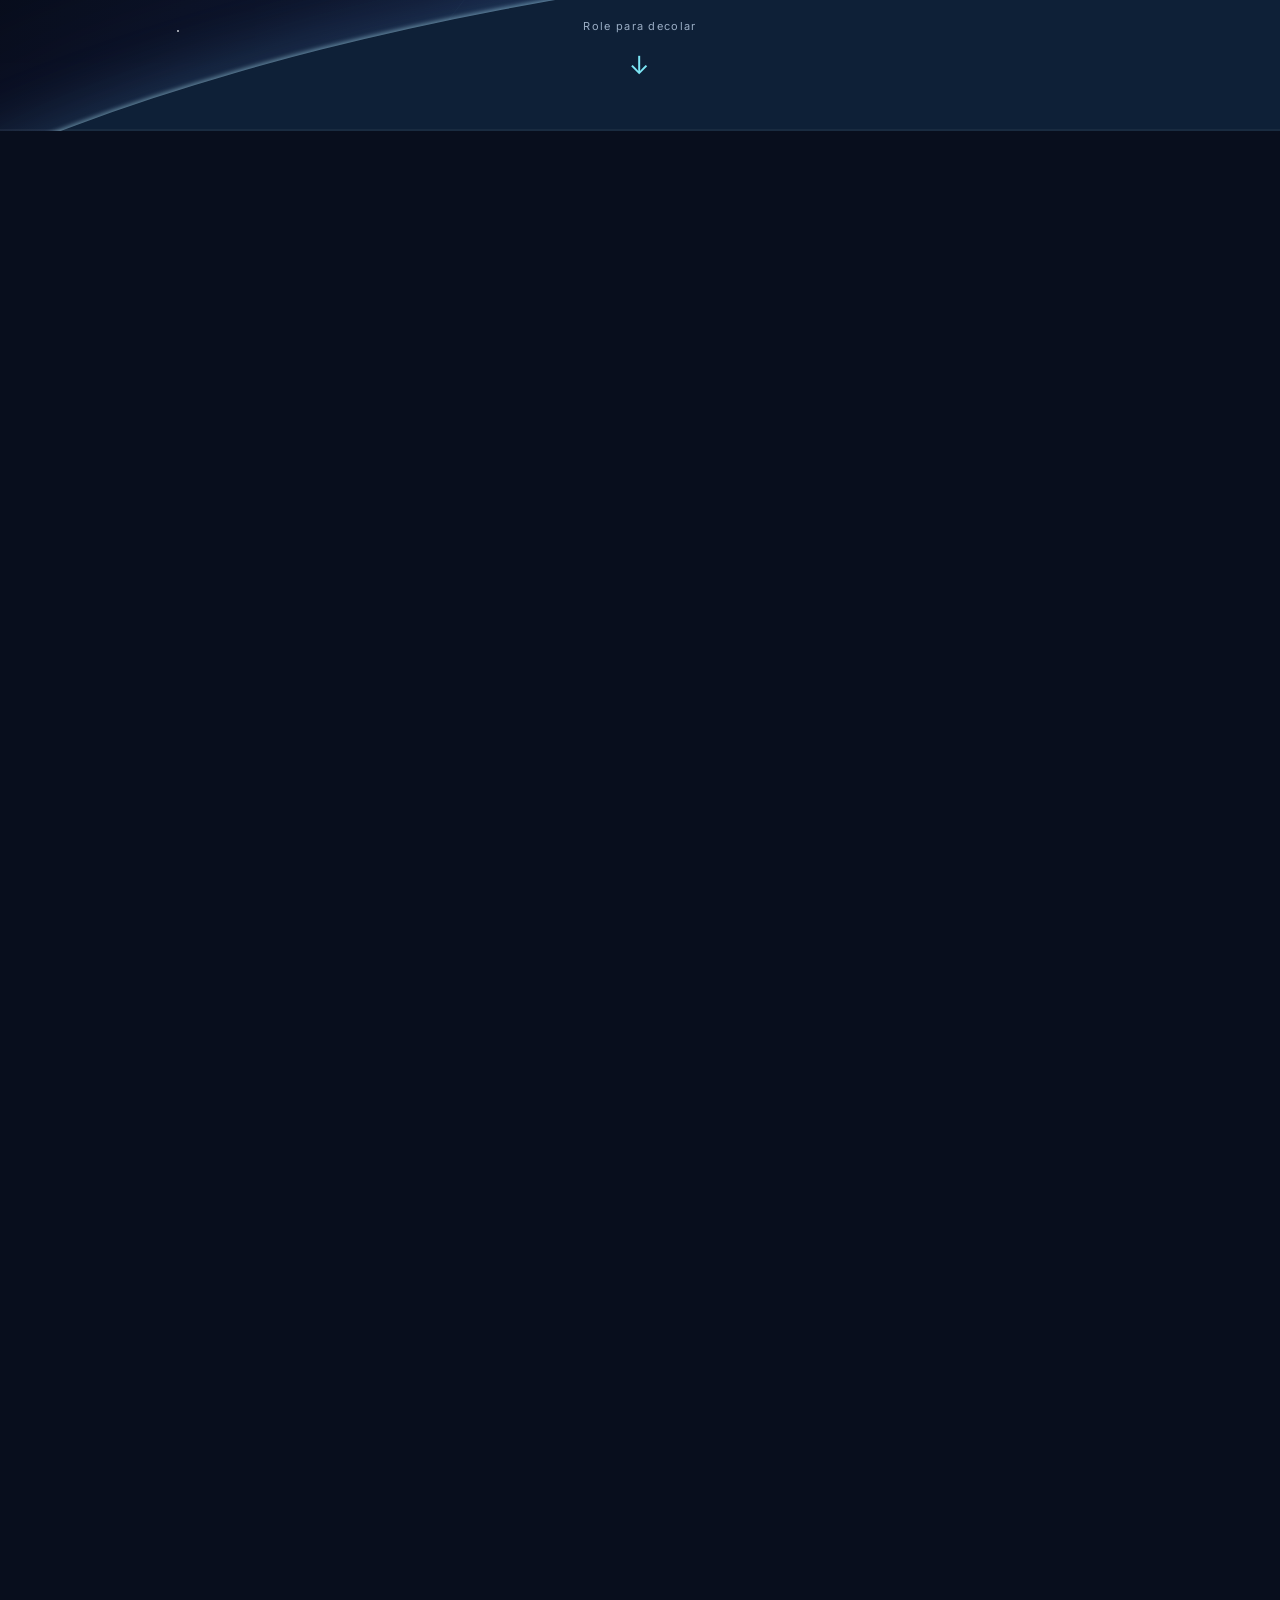
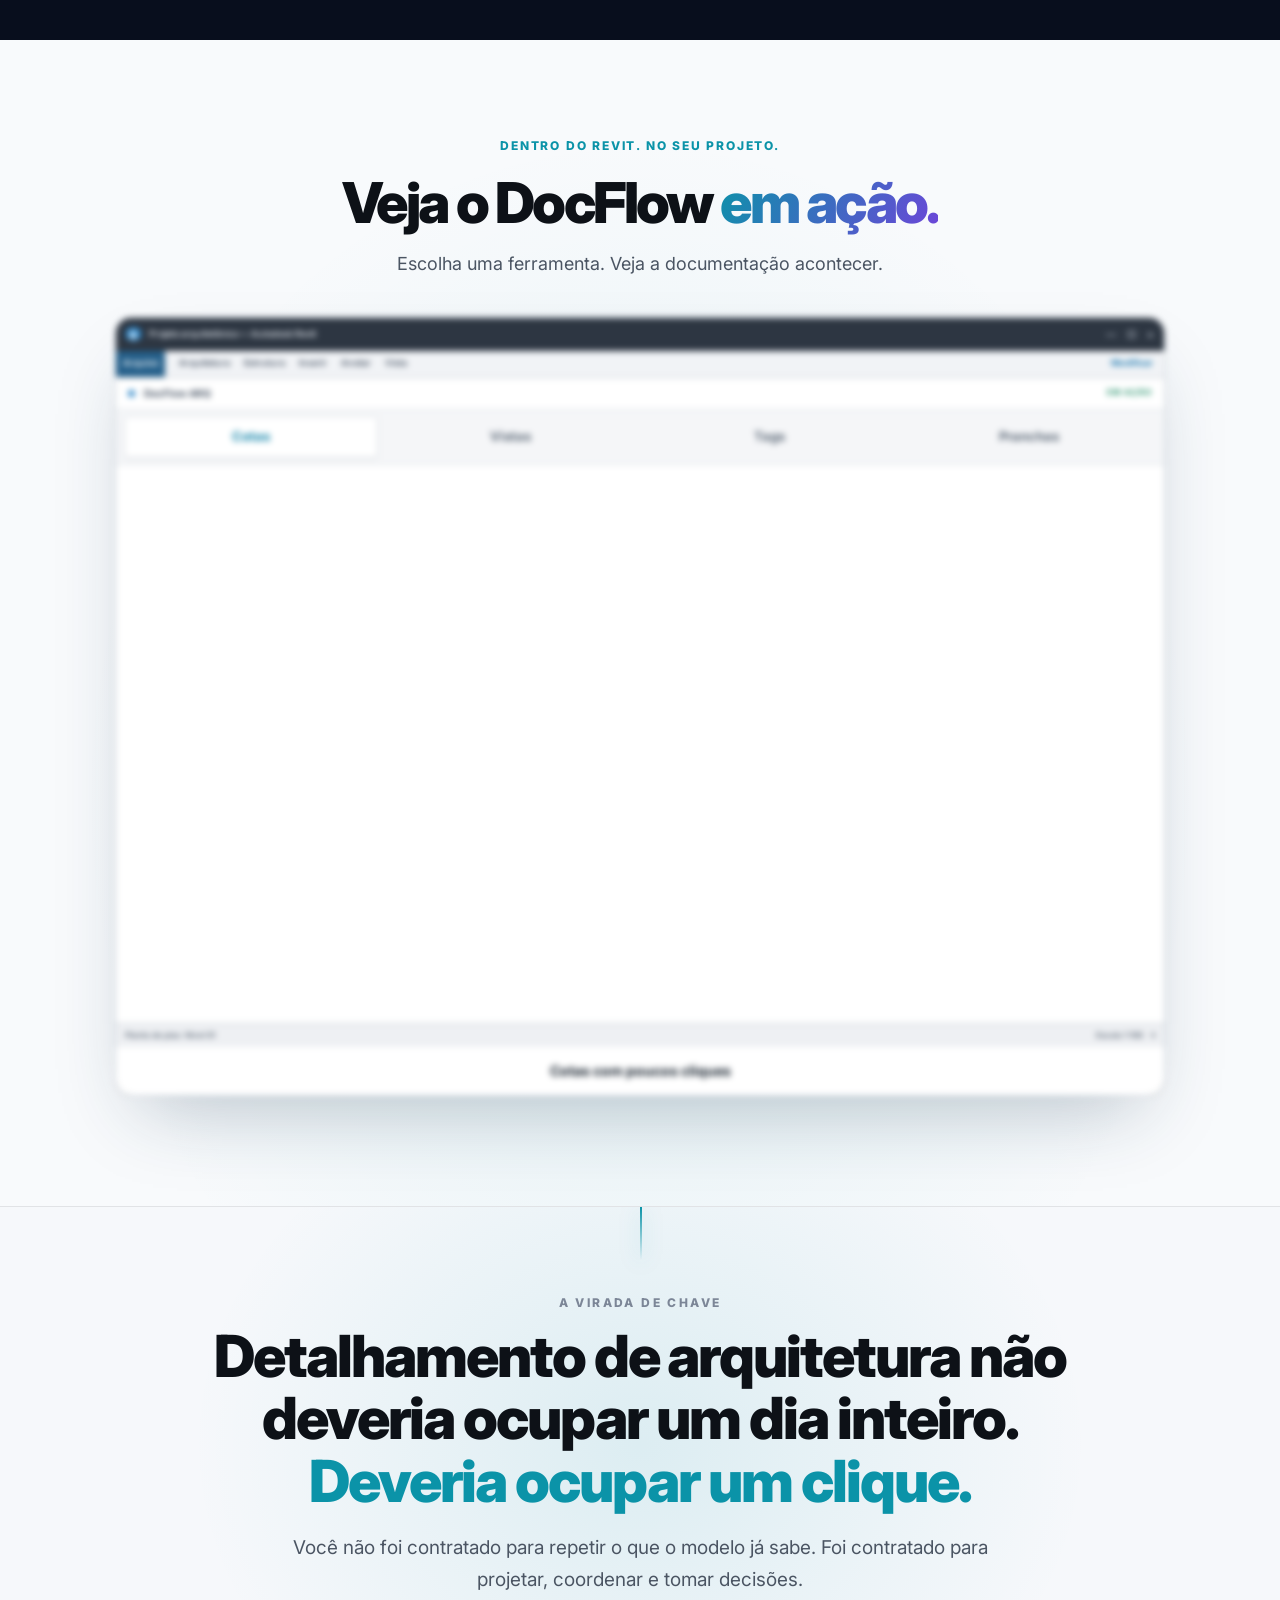
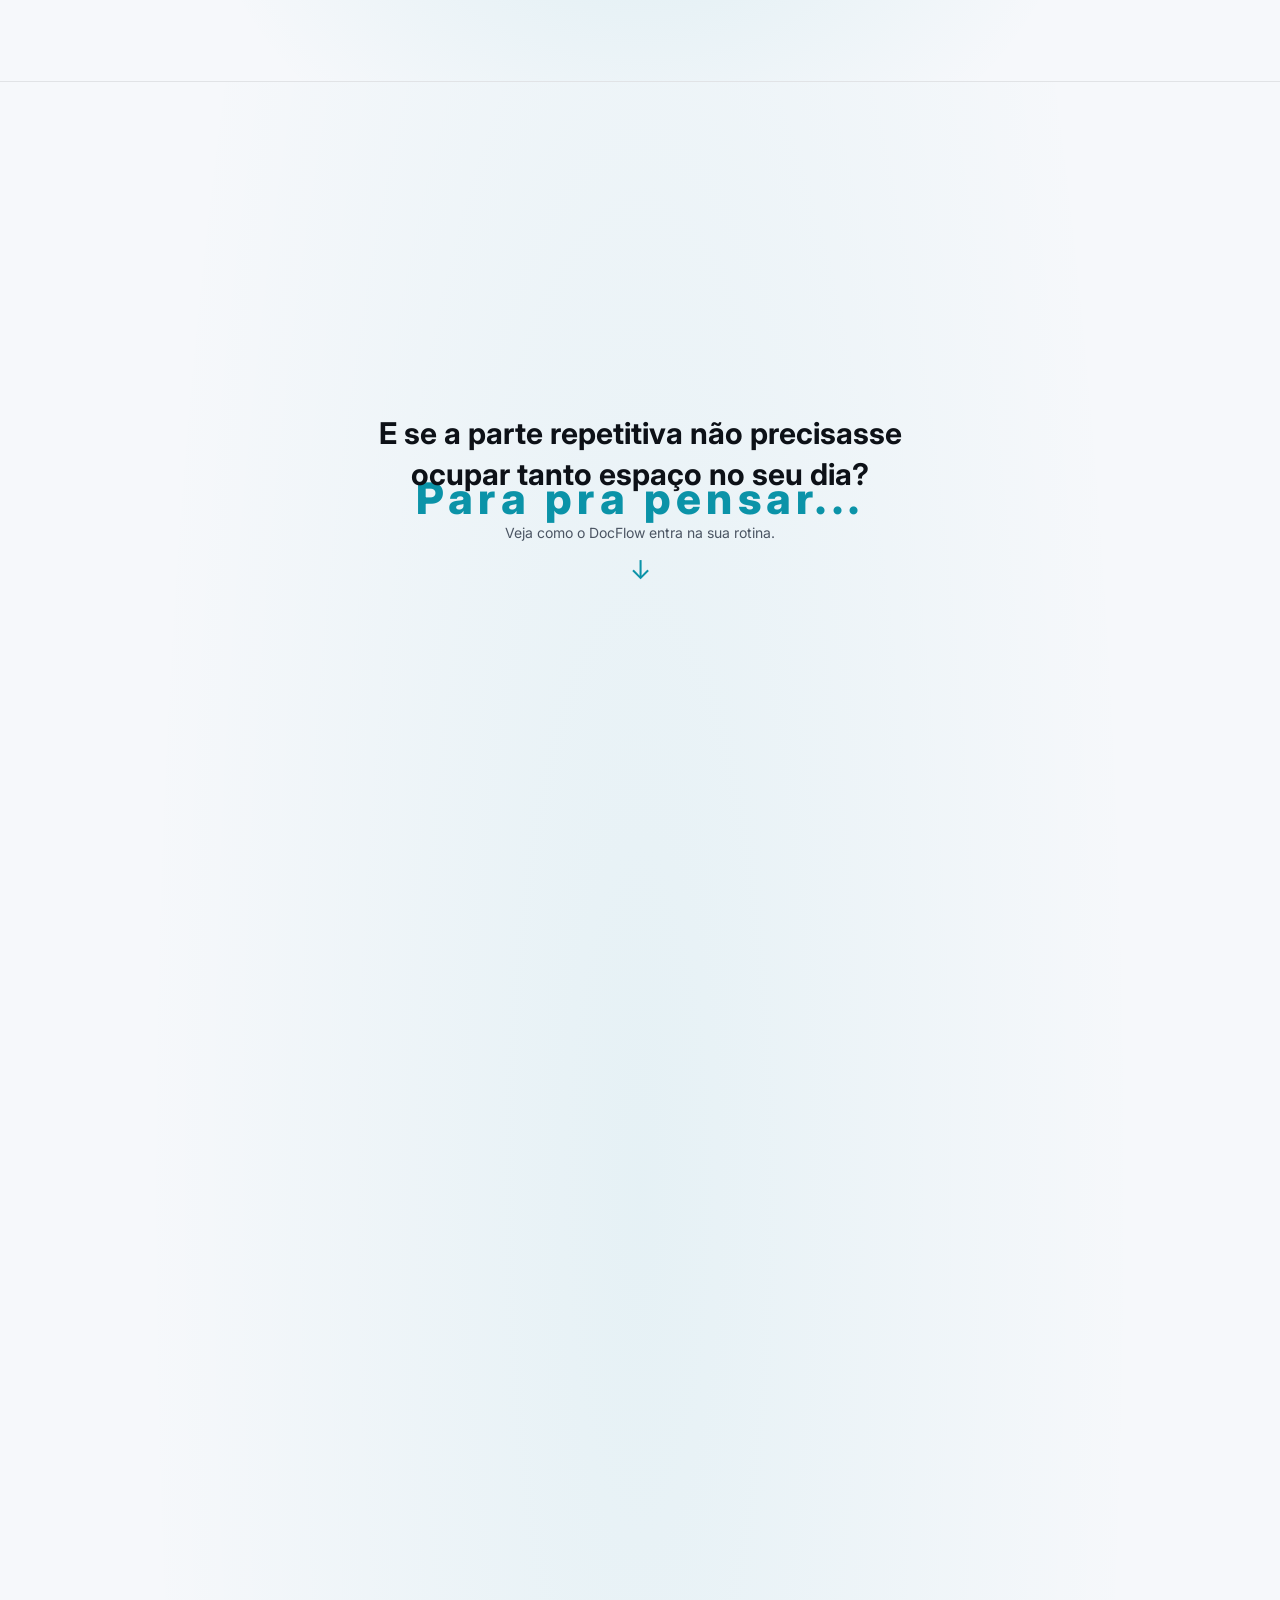
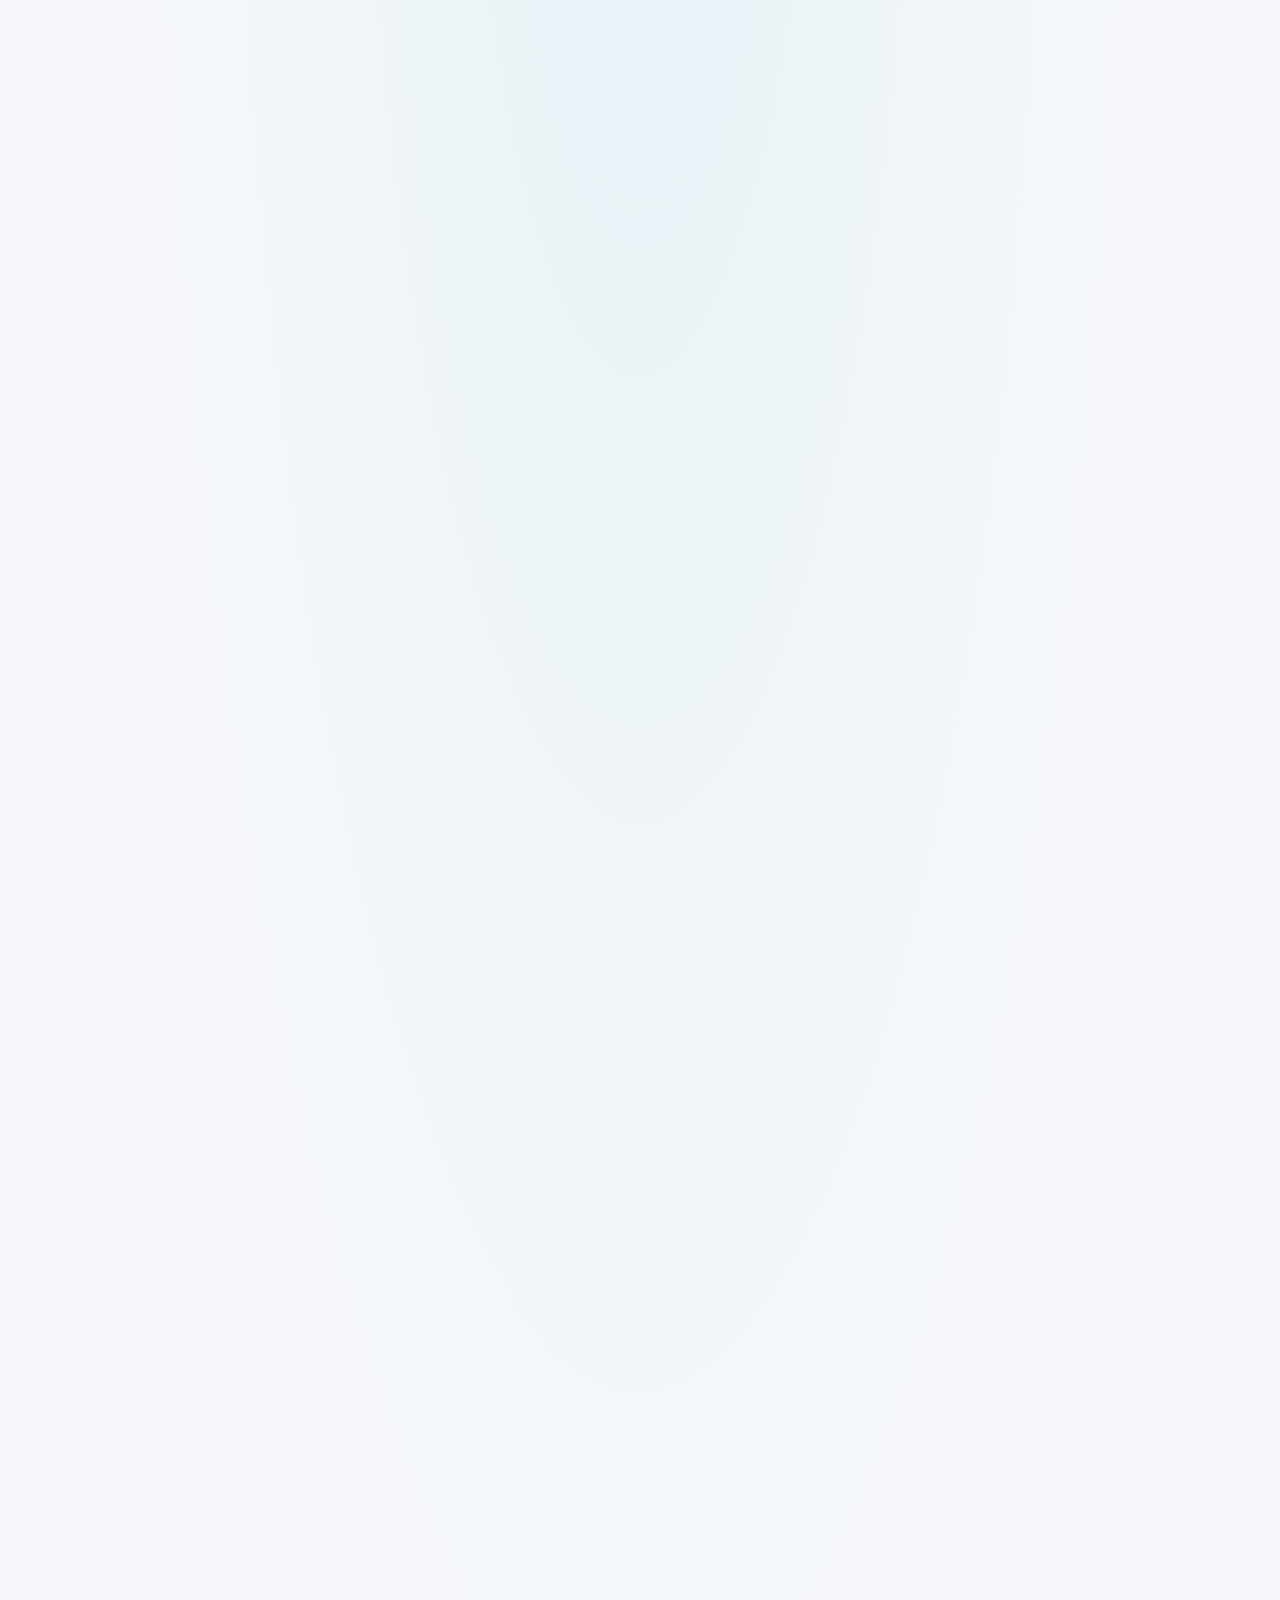
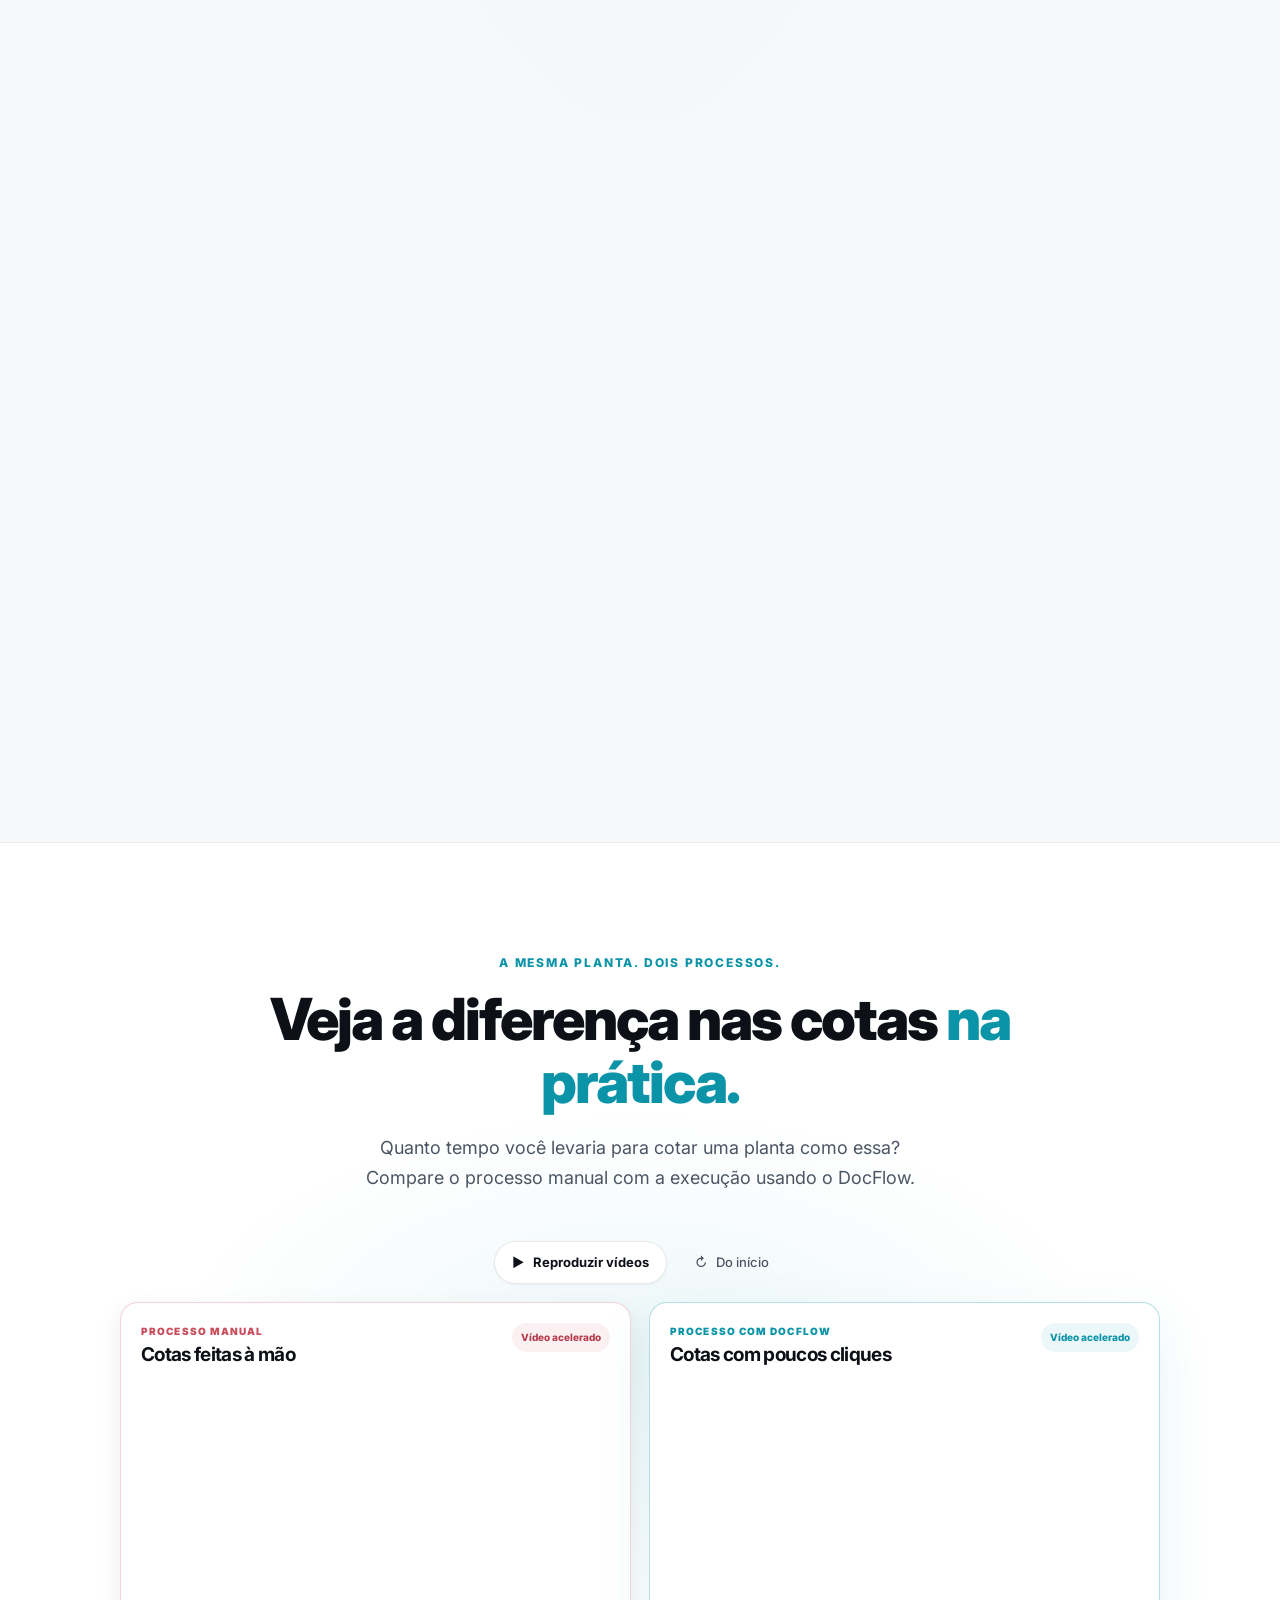
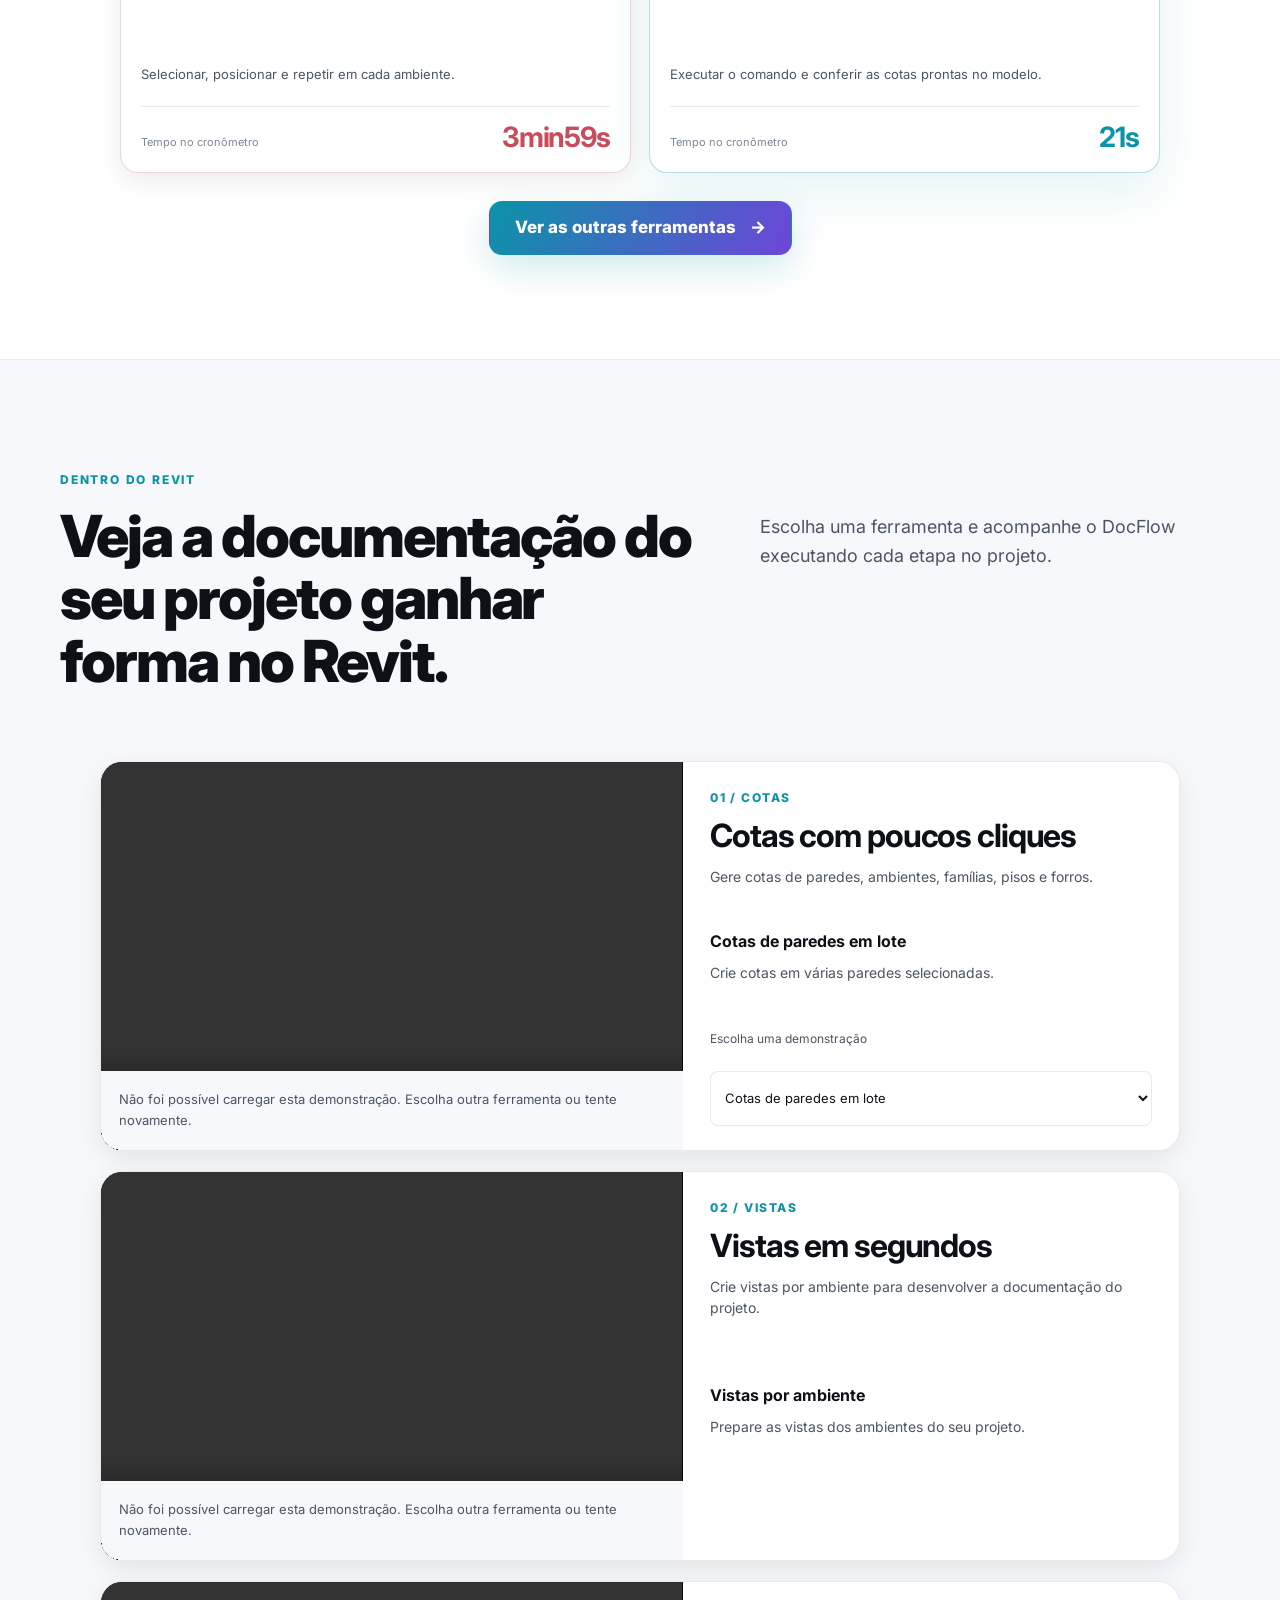
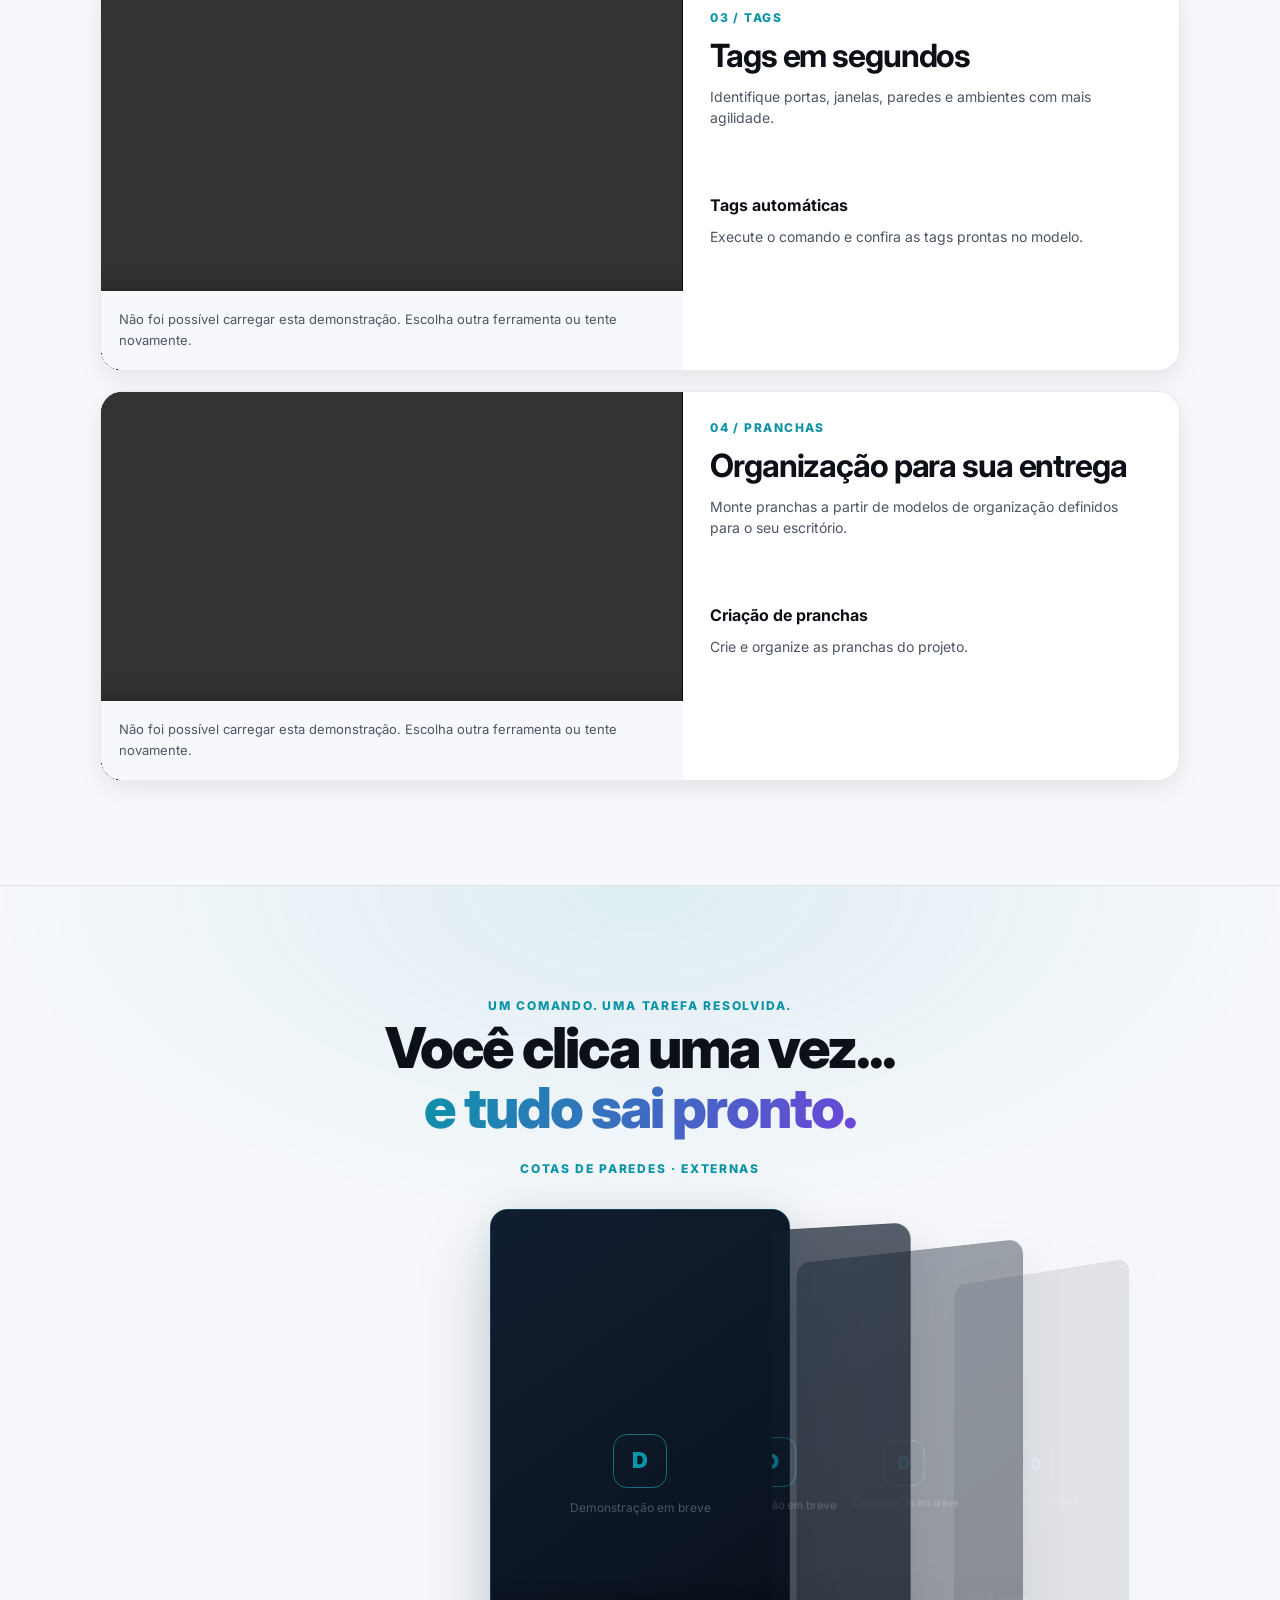
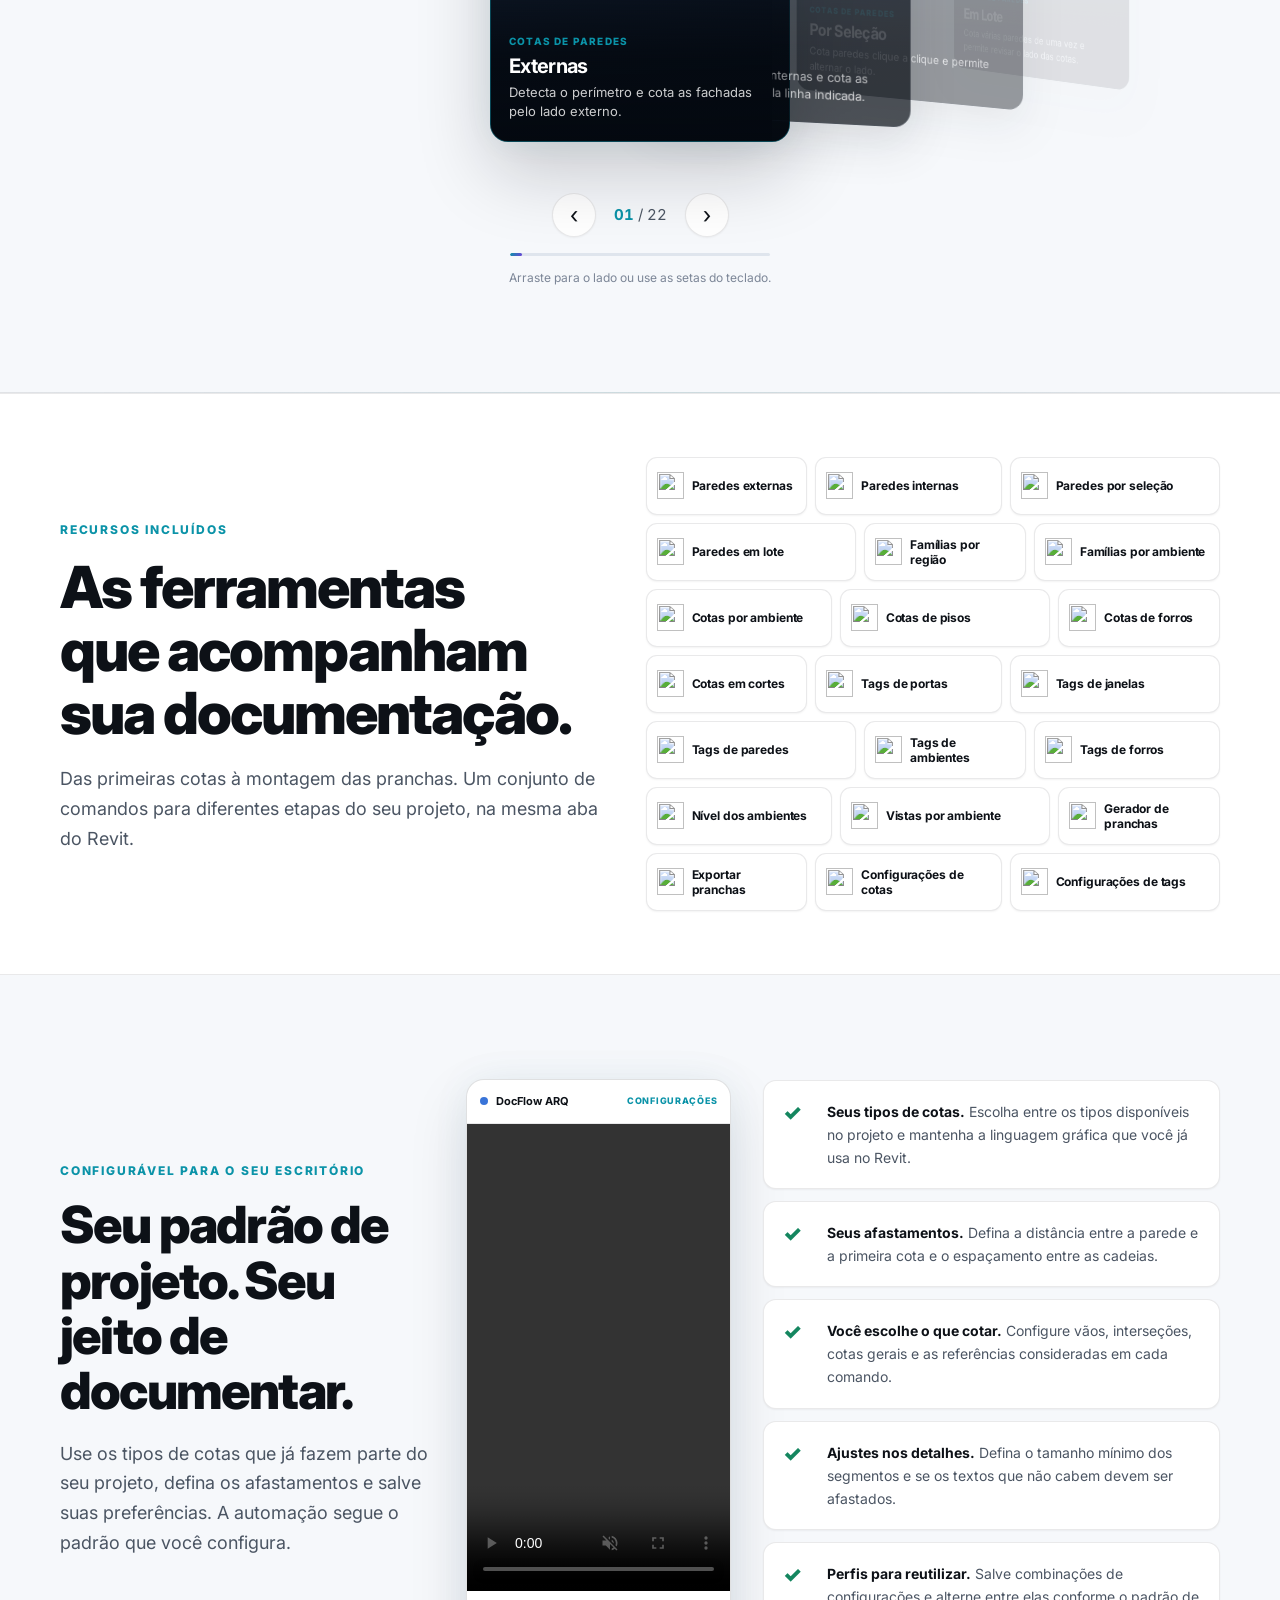
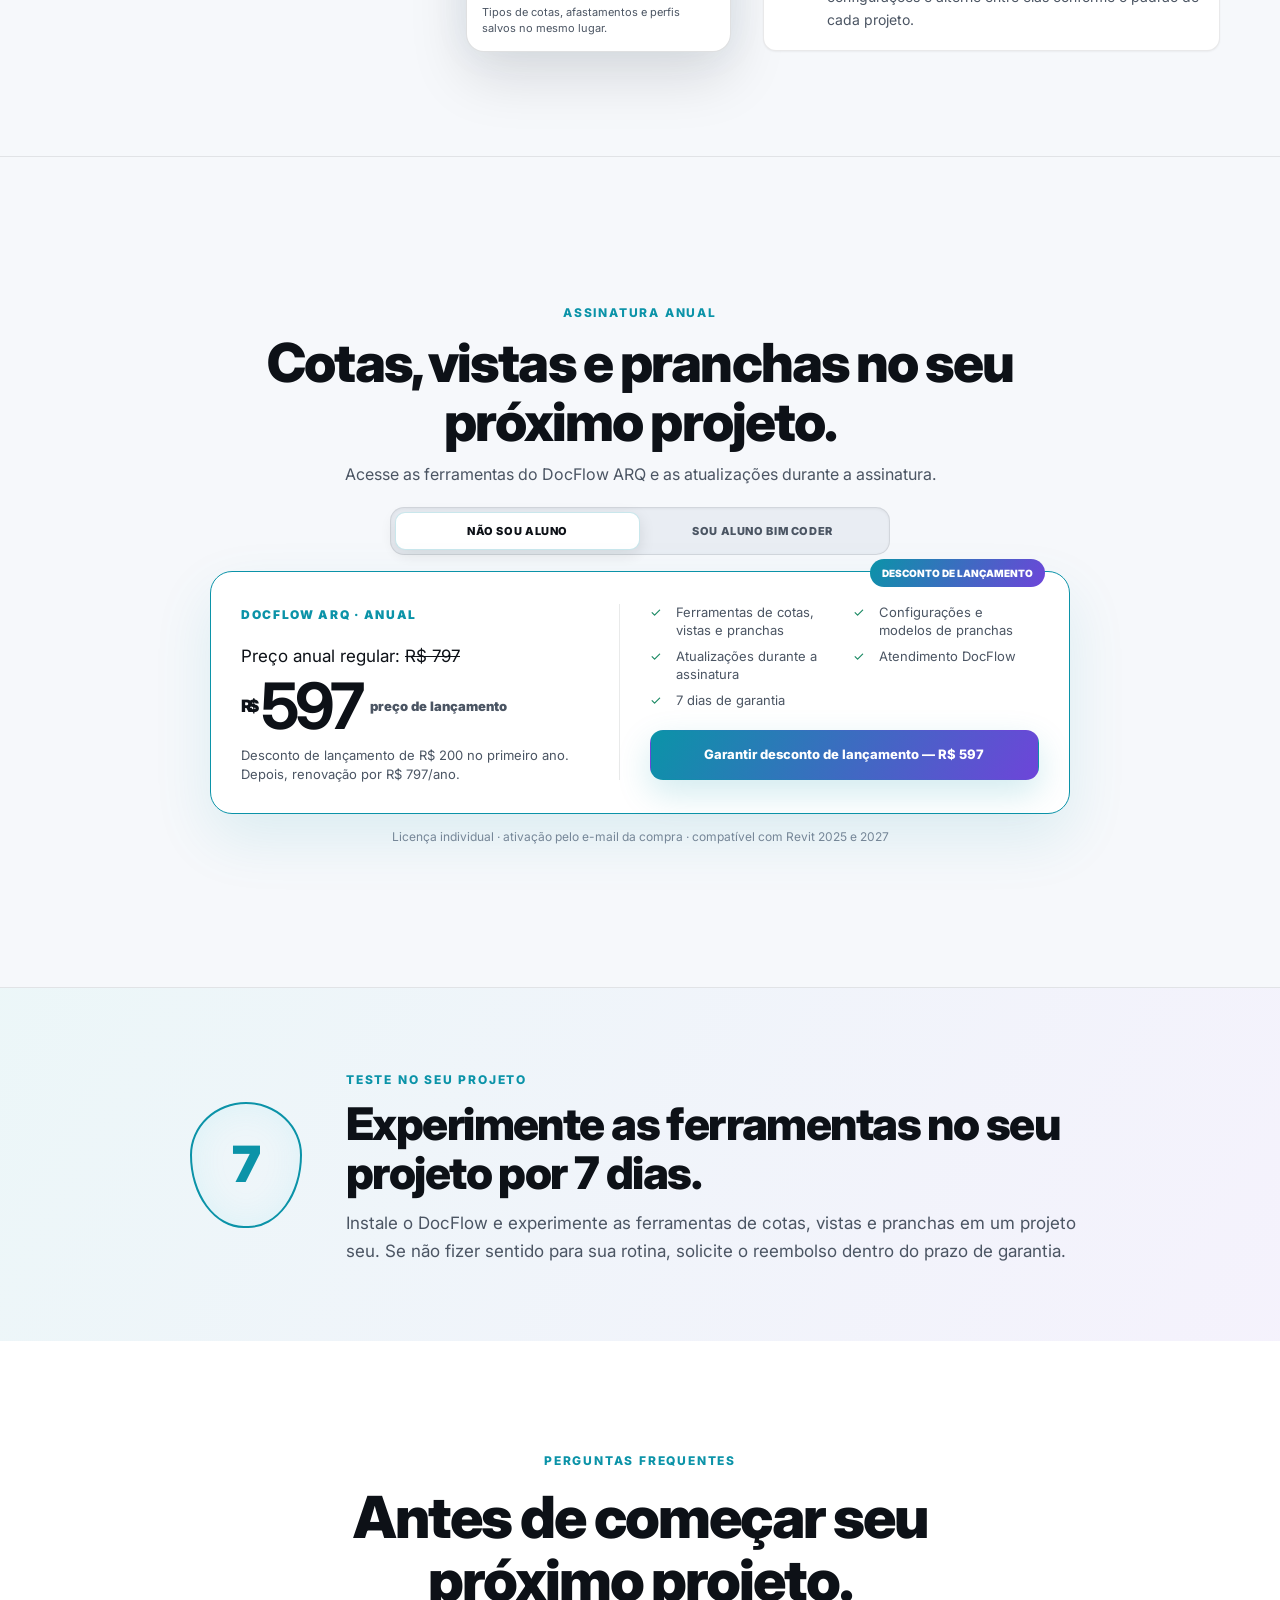
==== commit 2c7ea222: "feat: refine DocFlow sales page experience" ====
--- a/vendas.html
+++ b/vendas.html
@@ -3,20 +3,20 @@
 <head>
   <meta charset="UTF-8">
   <meta name="viewport" content="width=device-width, initial-scale=1.0">
-  <title>DocFlow ARQ — acabe com as cotas manuais no Revit</title>
-  <meta name="description" content="O plugin para Revit que transforma paredes, ambientes, famílias, pisos e forros em cotas nativas, no padrão do seu escritório.">
-  <meta property="og:title" content="Acabe de vez com as cotas manuais">
-  <meta property="og:description" content="DocFlow ARQ: cotas arquitetônicas automáticas, nativas e configuráveis dentro do Revit.">
+  <title>DocFlow ARQ | Cotas, vistas e pranchas no Revit</title>
+  <meta name="description" content="Gere cotas, vistas e pranchas no Revit com poucos cliques. Ganhe tempo para projetar e focar no que realmente importa.">
+  <meta property="og:title" content="Cotas, vistas e pranchas com poucos cliques">
+  <meta property="og:description" content="DocFlow ARQ: ferramentas para agilizar a documentação de arquitetura dentro do Revit.">
   <meta property="og:type" content="website">
   <meta property="og:image" content="https://docflow.bimcoder.net/media/docflow-og.png">
   <meta name="twitter:card" content="summary_large_image">
-  <meta name="twitter:title" content="Acabe de vez com as cotas manuais">
-  <meta name="twitter:description" content="DocFlow ARQ: cotas arquitetônicas automáticas dentro do Revit.">
+  <meta name="twitter:title" content="Cotas, vistas e pranchas com poucos cliques">
+  <meta name="twitter:description" content="DocFlow ARQ: cotas, vistas e pranchas dentro do Revit.">
   <meta name="twitter:image" content="https://docflow.bimcoder.net/media/docflow-og.png">
   <link rel="preconnect" href="https://fonts.googleapis.com">
   <link rel="preconnect" href="https://fonts.gstatic.com" crossorigin>
   <link href="https://fonts.googleapis.com/css2?family=Inter:wght@400;500;600;700;800;900&display=swap" rel="stylesheet">
-  <link rel="stylesheet" href="vendas.css?v=1">
+  <link rel="stylesheet" href="vendas.css?v=62">
 </head>
 <body>
   <header class="site-header">
@@ -25,48 +25,90 @@
         <span class="brand-mark">DF</span>
         <span>DocFlow <strong>ARQ</strong></span>
       </a>
-      <a class="button button-small button-ghost" href="#planos">Quero parar de cotar na mão</a>
+      <div class="nav-actions">
+        <details class="language-picker">
+          <summary aria-label="Selecionar idioma"><span class="language-code">BR</span><span data-language-current>PT</span><span class="language-chevron" aria-hidden="true">⌄</span></summary>
+          <div class="language-menu" role="menu">
+            <button type="button" role="menuitem" data-language="pt"><span>BR</span> Português</button>
+            <button type="button" role="menuitem" data-language="en"><span>EN</span> English</button>
+            <button type="button" role="menuitem" data-language="es"><span>ES</span> Español</button>
+          </div>
+        </details>
+        <a class="button button-small button-ghost" href="#planos">Quero documentar em poucos cliques</a>
+      </div>
     </div>
   </header>
 
   <main id="topo">
-    <section class="hero">
+    <section class="hero concept-hero">
+      <div class="launch-offer-ribbon" aria-hidden="true"><span class="offer-ribbon-track"><span class="offer-ribbon-group"><b>OFERTA ÚNICA DE LANÇAMENTO</b><i>◆</i><b>OFERTA ÚNICA DE LANÇAMENTO</b><i>◆</i><b>OFERTA ÚNICA DE LANÇAMENTO</b><i>◆</i></span><span class="offer-ribbon-group"><b>OFERTA ÚNICA DE LANÇAMENTO</b><i>◆</i><b>OFERTA ÚNICA DE LANÇAMENTO</b><i>◆</i><b>OFERTA ÚNICA DE LANÇAMENTO</b><i>◆</i></span></span></div>
+      <div class="concept-background" aria-hidden="true"><img src="media/hero-detalhes.jpg" alt="" fetchpriority="high"><div class="concept-wash"></div></div>
       <div class="container hero-grid">
         <div class="hero-copy">
-          <span class="eyebrow"><span class="pulse"></span> Cotas automáticas dentro do Revit</span>
-          <h1>Acabe de vez com as <span class="gradient-text">cotas manuais</span> de arquitetura.</h1>
-          <p class="hero-lead">
-            O modelo já sabe as medidas. O DocFlow transforma paredes, ambientes,
-            famílias, pisos e forros em <strong>cotas nativas do Revit</strong>,
-            no padrão do seu escritório — sem clicar referência por referência.
-          </p>
+          <span class="eyebrow"><span class="pulse"></span> Documentação de arquitetura dentro do Revit</span>
+          <h1>O fim das <span class="gradient-text">cotas e detalhamentos manuais</span> de arquitetura</h1>
+          <ul class="concept-lead hero-benefits" aria-label="Benefícios">
+            <li><svg class="benefit-icon benefit-click" viewBox="0 0 32 32" fill="none" stroke="currentColor" stroke-width="1.8" stroke-linecap="round" stroke-linejoin="round" aria-hidden="true"><g class="click-rays"><path d="M8 2v3M2 8h3M3.5 3.5l2 2M13 3l-1.5 2M3 13l2-1.5"/></g><path class="click-pointer" d="m9 9 6 19 3.5-7 7-3.5L9 9Z"/></svg><span>Gere cotas, vistas e pranchas no Revit com poucos cliques.</span></li>
+            <li><svg class="benefit-icon benefit-growth" viewBox="0 0 32 32" fill="none" stroke="currentColor" stroke-width="1.8" stroke-linecap="round" stroke-linejoin="round" aria-hidden="true"><path class="growth-axes" d="M4 5v23h24"/><path class="growth-line" pathLength="1" d="m8 23 6-8 5 4 9-12"/><path class="growth-tip" d="M21 7h7v7"/></svg><span>Ganhe tempo para projetar e focar no que realmente importa.</span></li>
+          </ul>
           <div class="hero-actions">
-            <a class="button button-primary" href="#planos">Quero eliminar as cotas manuais</a>
-            <a class="text-link" href="#demonstracoes">Ver o plugin funcionando <span aria-hidden="true">↓</span></a>
-          </div>
-          <ul class="proof-list" aria-label="Destaques">
-            <li><strong>10</strong><span>modos de cotagem</span></li>
-            <li><strong>2</strong><span>versões validadas</span></li>
-            <li><strong>7 dias</strong><span>para testar</span></li>
-          </ul>
-        </div>
-
-        <div class="hero-demo" aria-label="Demonstração de cotas automáticas">
-          <div class="demo-window">
-            <div class="demo-bar">
-              <span class="demo-dot"></span>
-              <span>DocFlow ARQ · Cotas de Paredes</span>
-              <span class="demo-status">AUTOMÁTICO</span>
-            </div>
-            <video src="media/paredes-lote.mp4" muted loop autoplay playsinline preload="metadata"></video>
-            <div class="demo-caption">
-              <span>Várias paredes</span>
-              <span class="demo-arrow">→</span>
-              <strong>cotas prontas em uma ação</strong>
-            </div>
-          </div>
-          <div class="floating-card floating-one"><span>✓</span> Elementos nativos</div>
-          <div class="floating-card floating-two"><span>↶</span> Ctrl+Z completo</div>
+            <a class="button button-primary" href="#planos">Quero documentar em poucos cliques</a>
+            <a class="button button-tools" href="#docflow-em-acao"><span class="button-play" aria-hidden="true">▶</span>Ver ferramentas</a>
+          </div>
+        </div>
+      </div>
+      <a class="concept-scroll" href="#decolagem"><span>Do projeto à documentação</span><span aria-hidden="true">↓</span></a>
+    </section>
+    <section class="launch-story" id="decolagem" aria-labelledby="launch-question">
+      <div class="launch-stage">
+        <div class="launch-stars" aria-hidden="true"></div>
+        <div class="launch-orbit orbit-one" aria-hidden="true"></div><div class="launch-orbit orbit-two" aria-hidden="true"></div>
+        <div class="launch-horizon" aria-hidden="true"></div>
+        <div class="launch-copy"><span class="eyebrow">Seu próximo passo começa aqui</span>
+          <h2 id="launch-question">Você está pronto para <span>mudar totalmente</span> a forma de detalhar projetos no Revit?</h2>
+        </div>
+        <div class="launch-vehicle" aria-hidden="true">
+          <svg viewBox="0 0 200 430" fill="none" xmlns="http://www.w3.org/2000/svg">
+            <defs>
+              <linearGradient id="rocketHull"><stop stop-color="#7996b1"/><stop offset=".32" stop-color="#f5fbff"/><stop offset=".65" stop-color="#dbe8f2"/><stop offset="1" stop-color="#647f9a"/></linearGradient>
+              <linearGradient id="rocketFin" x2="1" y2="1"><stop stop-color="#21d2e5"/><stop offset="1" stop-color="#6348da"/></linearGradient>
+              <linearGradient id="rocketFire" x1="100" y1="265" x2="100" y2="420" gradientUnits="userSpaceOnUse"><stop stop-color="#fff"/><stop offset=".25" stop-color="#97f7ff"/><stop offset=".6" stop-color="#30afed"/><stop offset="1" stop-color="#8055e7" stop-opacity="0"/></linearGradient>
+            </defs>
+            <g class="rocket-flame"><path d="M78 264Q62 327 100 425Q138 327 122 264Z" fill="url(#rocketFire)"/><path d="M90 265Q82 309 100 357Q118 309 110 265Z" fill="#f4ffff"/></g>
+            <path d="M67 184Q38 206 36 261L68 242ZM133 184Q162 206 164 261L132 242Z" fill="url(#rocketFin)" stroke="#9de9ff" stroke-width="1.5"/>
+            <path d="M78 251H122L128 274H72Z" fill="#354f6d" stroke="#8db3ce"/>
+            <path d="M100 20C60 62 57 131 66 218L77 253H123L134 218C143 131 140 62 100 20Z" fill="url(#rocketHull)" stroke="#d9edff" stroke-width="1.5"/>
+            <path d="M100 20Q81 40 72 71Q100 83 128 71Q119 40 100 20Z" fill="url(#rocketFin)"/>
+            <circle cx="100" cy="122" r="25" fill="#7395ae" stroke="#f0f8ff" stroke-width="4"/><circle cx="100" cy="122" r="18" fill="#10283d"/><path d="M89 126Q86 110 104 110" stroke="#53dbf0" stroke-width="4" stroke-linecap="round"/>
+            <path d="M75 216H125M78 226H122" stroke="#6e8ba5" stroke-width="2"/><path d="M100 211L91 252L100 271L109 252Z" fill="url(#rocketFin)"/>
+            <path d="M77 95Q68 147 76 187" stroke="white" stroke-opacity=".7" stroke-width="3" stroke-linecap="round"/>
+          </svg>
+        </div>
+        <div class="launch-arrival"><span class="eyebrow">DocFlow ARQ</span><p>Menos repetição.<br><span>Mais possibilidades.</span></p></div>
+        <a class="launch-cue" href="#docflow-em-acao"><span>Role para decolar</span><span aria-hidden="true">↓</span></a>
+        <div class="launch-timeline" aria-hidden="true"><span></span></div>
+      </div>
+    </section>
+    <section class="demo-theater" id="docflow-em-acao" aria-labelledby="theater-title">
+      <div class="container">
+        <div class="theater-heading"><span class="eyebrow">Dentro do Revit. No seu projeto.</span><h2 id="theater-title">Veja o DocFlow <span class="gradient-text">em ação.</span></h2><p>Escolha uma ferramenta. Veja a documentação acontecer.</p></div>
+        <div class="hero-demo" aria-label="Demonstrações das ferramentas DocFlow">
+          <div class="demo-window revit-window raw-revit-demo">
+            <div class="revit-titlebar"><span class="revit-mark">R</span><span>Projeto arquitetônico — Autodesk Revit</span><span class="revit-window-actions" aria-hidden="true">—　□　×</span></div>
+            <div class="revit-ribbon" aria-hidden="true"><span class="revit-file">Arquivo</span><span>Arquitetura</span><span>Estrutura</span><span>Inserir</span><span>Anotar</span><span>Vista</span><i></i><b>Modificar</b></div>
+            <div class="demo-bar"><span class="demo-dot"></span><span>DocFlow ARQ</span><span class="demo-status">EM AÇÃO</span></div>
+            <div class="demo-tabs" role="tablist" aria-label="Ferramenta em demonstração">
+              <button type="button" id="tab-cotas" role="tab" aria-selected="true" aria-controls="hero-demo-panel" data-demo-category="cotas">Cotas</button>
+              <button type="button" id="tab-vistas" role="tab" aria-selected="false" aria-controls="hero-demo-panel" tabindex="-1" data-demo-category="vistas">Vistas</button>
+              <button type="button" id="tab-tags" role="tab" aria-selected="false" aria-controls="hero-demo-panel" tabindex="-1" data-demo-category="tags">Tags</button>
+              <button type="button" id="tab-pranchas" role="tab" aria-selected="false" aria-controls="hero-demo-panel" tabindex="-1" data-demo-category="pranchas">Pranchas</button>
+            </div>
+            <div id="hero-demo-panel" role="tabpanel" aria-labelledby="tab-cotas" tabindex="0" data-demo-category="cotas">
+              <div class="hero-video-frame"><video id="hero-demo-video" src="media/paredes-lote.mp4" aria-label="Cotas de paredes em lote" muted loop playsinline preload="metadata"></video></div>
+              <div class="revit-statusbar" aria-hidden="true"><span>Planta de piso: Nível 01</span><span>Escala 1:100　▾</span></div>
+              <div class="demo-caption"><strong id="hero-demo-caption">Cotas de paredes em lote</strong></div>
+            </div>
+          </div>
         </div>
       </div>
     </section>
@@ -74,192 +116,314 @@
     <section class="manifesto">
       <div class="container manifesto-inner">
         <p class="manifesto-label">A virada de chave</p>
-        <h2>Cotar arquitetura não deveria ocupar uma tarde.<br><span>Deveria ocupar um clique.</span></h2>
+        <h2>Detalhamento de arquitetura não deveria ocupar um dia inteiro.<br><span>Deveria ocupar um clique.</span></h2>
         <p>Você não foi contratado para repetir o que o modelo já sabe. Foi contratado para projetar, coordenar e tomar decisões.</p>
       </div>
     </section>
-
-    <section class="section pain-section">
-      <div class="container">
-        <div class="section-heading">
-          <span class="eyebrow">O custo escondido</span>
-          <h2>A cota manual rouba tempo três vezes.</h2>
-        </div>
-        <div class="pain-grid">
-          <article class="pain-card">
-            <span class="card-number">01</span>
-            <h3>Na primeira documentação</h3>
-            <p>Face por face, parede por parede, ambiente por ambiente. Horas de precisão mecânica que não aumentam o valor do projeto.</p>
+    <section class="section roi-section" id="seu-tempo" aria-labelledby="time-question">
+      <div class="container time-story" data-time-story>
+        <div class="time-stage">
+          <p class="time-pause">Para pra pensar...</p>
+
+          <div class="time-question">
+            <div class="time-question-copy">
+              <h2 id="time-question">Quanto do seu <span class="time-emphasis">tempo</span> vai para tarefas repetitivas e manuais do Revit?</h2>
+              <a class="scroll-invitation" href="#calculadora">Role para descobrir quanto esse tempo representa.<span aria-hidden="true">↓</span></a>
+            </div>
+            <div class="hourglass-scene" aria-hidden="true">
+              <svg class="hourglass-svg" viewBox="0 0 300 460" role="presentation">
+                <defs>
+                  <linearGradient id="hourglassMetal" x1="0" y1="0" x2="1" y2="1">
+                    <stop offset="0" stop-color="#182537"/>
+                    <stop offset=".28" stop-color="#66809a"/>
+                    <stop offset=".5" stop-color="#152235"/>
+                    <stop offset=".78" stop-color="#8299ae"/>
+                    <stop offset="1" stop-color="#111b29"/>
+                  </linearGradient>
+                  <linearGradient id="hourglassGlass" x1="0" y1="0" x2="1" y2="1">
+                    <stop offset="0" stop-color="#ffffff" stop-opacity=".8"/>
+                    <stop offset=".38" stop-color="#dff6fb" stop-opacity=".22"/>
+                    <stop offset=".68" stop-color="#7867d8" stop-opacity=".08"/>
+                    <stop offset="1" stop-color="#ffffff" stop-opacity=".52"/>
+                  </linearGradient>
+                  <linearGradient id="hourglassSand" x1="0" y1="0" x2=".8" y2="1">
+                    <stop offset="0" stop-color="#ffd978"/>
+                    <stop offset=".48" stop-color="#f0ad32"/>
+                    <stop offset="1" stop-color="#d87b17"/>
+                  </linearGradient>
+                  <radialGradient id="hourglassSandGlow">
+                    <stop offset="0" stop-color="#ffe8a8" stop-opacity=".8"/>
+                    <stop offset="1" stop-color="#e89124" stop-opacity="0"/>
+                  </radialGradient>
+                  <clipPath id="hourglassUpperClip">
+                    <path d="M80 76H220C216 142 191 185 158 217H142C109 185 84 142 80 76Z"/>
+                  </clipPath>
+                  <clipPath id="hourglassLowerClip">
+                    <path d="M142 229H158C191 261 216 304 220 380H80C84 304 109 261 142 229Z"/>
+                  </clipPath>
+                  <filter id="hourglassShadow" x="-40%" y="-30%" width="180%" height="180%">
+                    <feDropShadow dx="0" dy="18" stdDeviation="15" flood-color="#132238" flood-opacity=".2"/>
+                  </filter>
+                </defs>
+
+                <ellipse class="hourglass-floor-shadow" cx="150" cy="420" rx="103" ry="18"/>
+                <ellipse class="hourglass-ambient-glow" cx="150" cy="235" rx="126" ry="180"/>
+
+                <g class="hourglass-glass" filter="url(#hourglassShadow)">
+                  <path d="M78 70C80 142 105 186 140 220C105 254 80 300 78 386H222C220 300 195 254 160 220C195 186 220 142 222 70Z" fill="url(#hourglassGlass)" stroke="rgba(11,147,168,.42)" stroke-width="3"/>
+                  <path d="M96 83C99 143 119 178 147 207" fill="none" stroke="#fff" stroke-opacity=".82" stroke-width="6" stroke-linecap="round"/>
+                  <path d="M147 239C118 271 99 314 96 366" fill="none" stroke="#fff" stroke-opacity=".48" stroke-width="5" stroke-linecap="round"/>
+                </g>
+
+                <g clip-path="url(#hourglassUpperClip)">
+                  <g class="hourglass-upper-sand">
+                    <rect x="68" y="76" width="164" height="145" fill="url(#hourglassSand)"/>
+                    <ellipse cx="150" cy="82" rx="74" ry="11" fill="#ffda79"/>
+                  </g>
+                </g>
+
+                <g class="hourglass-stream">
+                  <path d="M150 211V333" stroke="url(#hourglassSand)" stroke-width="5" stroke-linecap="round"/>
+                  <circle class="hourglass-grain grain-one" cx="146" cy="236" r="3" fill="#ffd56a"/>
+                  <circle class="hourglass-grain grain-two" cx="153" cy="252" r="2.4" fill="#ec9f29"/>
+                  <circle class="hourglass-grain grain-three" cx="149" cy="270" r="2.1" fill="#ffd56a"/>
+                  <circle class="hourglass-grain grain-four" cx="154" cy="286" r="2.8" fill="#e58c1c"/>
+                </g>
+
+                <g clip-path="url(#hourglassLowerClip)">
+                  <g class="hourglass-lower-sand">
+                    <rect x="68" y="229" width="164" height="155" fill="url(#hourglassSand)"/>
+                    <ellipse cx="150" cy="235" rx="74" ry="12" fill="#ffd978"/>
+                  </g>
+                  <ellipse class="hourglass-sand-glow" cx="150" cy="350" rx="84" ry="54" fill="url(#hourglassSandGlow)"/>
+                </g>
+
+                <g class="hourglass-frame">
+                  <rect x="44" y="42" width="212" height="35" rx="17.5" fill="url(#hourglassMetal)"/>
+                  <rect x="37" y="53" width="226" height="13" rx="6.5" fill="#142236"/>
+                  <rect x="44" y="383" width="212" height="35" rx="17.5" fill="url(#hourglassMetal)"/>
+                  <rect x="37" y="394" width="226" height="13" rx="6.5" fill="#142236"/>
+                  <rect x="57" y="62" width="13" height="337" rx="6.5" fill="url(#hourglassMetal)"/>
+                  <rect x="230" y="62" width="13" height="337" rx="6.5" fill="url(#hourglassMetal)"/>
+                  <path d="M61 72V385M234 72V385" stroke="#fff" stroke-opacity=".24" stroke-width="2"/>
+                  <path d="M67 49H228M67 390H228" stroke="#fff" stroke-opacity=".34" stroke-width="3" stroke-linecap="round"/>
+                </g>
+                </svg>
+            </div>
+          </div>
+
+          <div class="roi-grid time-calculator" id="calculadora">
+            <div class="roi-copy">
+              <span class="eyebrow">Faça a conta com a sua realidade</span>
+              <h3>Seu tempo tem valor.<br>Coloque na conta.</h3>
+              <p>Some as horas dedicadas à criação de vistas, às cotas e à montagem de pranchas. Ajuste os valores e veja quanto esse tempo representa no ano.</p>
+            </div>
+            <div class="calculator">
+              <label for="hours">Horas por semana nessas tarefas <strong id="hoursOutput">6 h</strong></label>
+              <input id="hours" type="range" min="1" max="30" value="6">
+              <label for="rate">Valor da sua hora técnica <strong id="rateOutput">R$ 100</strong></label>
+              <input id="rate" type="range" min="30" max="400" step="10" value="100">
+              <div class="calc-result"><span>Valor anual das horas informadas</span><strong id="annualOutput">R$ 28.800</strong><small>Estimativa: horas × valor/hora × 48 semanas. Representa o valor desse tempo, não uma economia garantida.</small></div>
+            </div>
+          </div>
+
+          <div class="time-next">
+            <p>E se a parte repetitiva não precisasse ocupar tanto espaço no seu dia?</p>
+            <a class="scroll-invitation" href="#cotas-na-pratica">Veja como o DocFlow entra na sua rotina.<span aria-hidden="true">↓</span></a>
+          </div>
+        </div>
+      </div>
+    </section>
+    <section class="section cotas-comparison-section" id="cotas-na-pratica" aria-labelledby="cotas-comparison-title">
+      <div class="container cotas-comparison-wrap">
+        <div class="section-heading center-heading cotas-comparison-heading" data-scroll-reveal>
+          <span class="eyebrow">A mesma planta. Dois processos.</span>
+          <h2 id="cotas-comparison-title">Veja a diferença nas cotas <span>na prática.</span></h2>
+          <p>Quanto tempo você levaria para cotar uma planta como essa?<br>Compare o processo manual com a execução usando o DocFlow.</p>
+        </div>
+
+        <div class="comparison-controls" aria-label="Controles dos vídeos">
+          <button class="comparison-control comparison-playback" type="button">
+            <span class="comparison-control-icon" aria-hidden="true">Ⅱ</span>
+            <span data-comparison-playback-label>Pausar vídeos</span>
+          </button>
+          <button class="comparison-control comparison-replay" type="button">
+            <span aria-hidden="true">↻</span> Do início
+          </button>
+        </div>
+
+        <div class="cotas-video-grid" data-scroll-reveal>
+          <article class="cotas-video-card is-manual">
+            <div class="cotas-video-heading">
+              <div><span>Processo manual</span><h3>Cotas feitas à mão</h3></div>
+              <small>Vídeo acelerado</small>
+            </div>
+            <video src="media/comparison/cotas-manual-comparativo.mp4" poster="media/comparison/cotas-manual-comparativo.jpg" width="1280" height="656" muted loop playsinline preload="metadata" data-comparison-video aria-label="Processo manual: cotas feitas à mão no Revit">Seu navegador não suporta vídeo. <a href="media/comparison/cotas-manual-comparativo.mp4">Abrir demonstração manual</a>.</video>
+            <div class="cotas-video-copy">
+              <p>Selecionar, posicionar e repetir em cada ambiente.</p>
+              <div><span>Tempo no cronômetro</span><strong>3min59s</strong></div>
+            </div>
           </article>
-          <article class="pain-card">
-            <span class="card-number">02</span>
-            <h3>Em cada alteração</h3>
-            <p>O projeto muda, as cadeias precisam ser revistas e a equipe volta ao mesmo trabalho que acreditava ter terminado.</p>
+
+          <article class="cotas-video-card is-docflow">
+            <div class="cotas-video-heading">
+              <div><span>Processo com DocFlow</span><h3>Cotas com poucos cliques</h3></div>
+              <small>Vídeo acelerado</small>
+            </div>
+            <video src="media/comparison/cotas-automatico-comparativo.mp4" poster="media/comparison/cotas-automatico-comparativo.jpg" width="1280" height="656" muted loop playsinline preload="metadata" data-comparison-video aria-label="DocFlow: criação de cotas no Revit com poucos cliques">Seu navegador não suporta vídeo. <a href="media/comparison/cotas-automatico-comparativo.mp4">Abrir demonstração DocFlow</a>.</video>
+            <div class="cotas-video-copy">
+              <p>Executar o comando e conferir as cotas prontas no modelo.</p>
+              <div><span>Tempo no cronômetro</span><strong>21s</strong></div>
+            </div>
           </article>
-          <article class="pain-card">
-            <span class="card-number">03</span>
-            <h3>Na conferência final</h3>
-            <p>Uma referência errada vira inconsistência de prancha. O que parecia economia de tempo reaparece como retrabalho.</p>
-          </article>
-        </div>
-      </div>
-    </section>
-
+        </div>
+
+        <div class="cotas-comparison-cta"><a class="button button-primary" href="#demonstracoes">Ver as outras ferramentas <span aria-hidden="true">→</span></a></div>
+      </div>
+    </section>
     <section class="section demos-section" id="demonstracoes">
       <div class="container">
         <div class="section-heading split-heading">
-          <div>
-            <span class="eyebrow">Não imagine. Veja.</span>
-            <h2>O clique acontece.<br>A cota aparece.</h2>
-          </div>
-          <p>Vídeos reais do plugin rodando dentro do Revit. Sem animação fingindo resultado e sem “mágica” fora do modelo.</p>
-        </div>
-
-        <div class="demo-grid">
-          <article class="video-card video-card-wide">
-            <video src="media/paredes-externas.mp4" muted loop autoplay playsinline preload="metadata"></video>
-            <div class="video-copy"><span>Cotas de Paredes</span><h3>Externas</h3><p>Detecta o perímetro e cria as cadeias pelo lado externo.</p></div>
-          </article>
-          <article class="video-card">
-            <video src="media/paredes-selecao.mp4" muted loop autoplay playsinline preload="metadata"></video>
-            <div class="video-copy"><span>Cotas de Paredes</span><h3>Por seleção</h3><p>Controle fino quando você quer decidir parede por parede.</p></div>
-          </article>
-          <article class="video-card">
-            <video src="media/ambientes.mp4" muted loop autoplay playsinline preload="metadata"></video>
-            <div class="video-copy"><span>Ambientes</span><h3>Ambientes inteiros</h3><p>Cadeias horizontais e verticais separadas por ambiente.</p></div>
-          </article>
-          <article class="video-card">
-            <video src="media/familias-regiao.mp4" muted loop autoplay playsinline preload="metadata"></video>
-            <div class="video-copy"><span>Famílias</span><h3>Por região</h3><p>Agrupa e cota famílias distribuídas na área selecionada.</p></div>
-          </article>
-          <article class="video-card">
-            <video src="media/pisos.mp4" muted loop autoplay playsinline preload="metadata"></video>
-            <div class="video-copy"><span>Contornos</span><h3>Pisos e forros</h3><p>Contornos cotados sem transformar ruído de modelagem em bagunça.</p></div>
-          </article>
-          <article class="video-card video-card-wide">
-            <video src="media/configuracoes.mp4" muted loop autoplay playsinline preload="metadata"></video>
-            <div class="video-copy"><span>Seu padrão</span><h3>Configura uma vez</h3><p>Tipos de cota, afastamentos e filtros ficam salvos para os próximos projetos.</p></div>
-          </article>
-        </div>
-      </div>
-    </section>
-
-    <section class="section system-section">
+          <div><span class="eyebrow">Dentro do Revit</span><h2>Veja a documentação do seu projeto ganhar forma no Revit.</h2></div>
+          <p>Escolha uma ferramenta e acompanhe o DocFlow executando cada etapa no projeto.</p>
+        </div>
+        <div class="tool-demos" id="tool-demos"></div>
+        <noscript><p>Ative o JavaScript para escolher as demonstrações. Você também pode assistir aos vídeos de <a href="media/paredes-lote.mp4">cotas</a>, <a href="media/vistas.mp4">vistas</a> e <a href="media/pranchas.mp4">pranchas</a>.</p></noscript>
+      </div>
+    </section>
+
+    <section class="section sales-showcase" id="comandos" aria-labelledby="sales-showcase-title">
       <div class="container">
-        <div class="section-heading center-heading">
-          <span class="eyebrow">Como funciona</span>
-          <h2>O fim da cotagem manual em três movimentos.</h2>
-        </div>
-        <div class="steps">
-          <article><span class="step-icon">01</span><h3>Configure seu padrão</h3><p>Escolha o tipo de cota, afastamentos, referências e filtros que o escritório já utiliza.</p></article>
-          <div class="step-line" aria-hidden="true"></div>
-          <article><span class="step-icon">02</span><h3>Escolha o que será cotado</h3><p>Paredes, ambientes, famílias, pisos ou forros. Cada situação tem um comando direto.</p></article>
-          <div class="step-line" aria-hidden="true"></div>
-          <article><span class="step-icon">03</span><h3>Receba cotas nativas</h3><p>O resultado entra no arquivo como cota normal do Revit. Se mudar de ideia, Ctrl+Z desfaz o comando.</p></article>
-        </div>
-      </div>
-    </section>
-
-    <section class="section coverage-section">
-      <div class="container coverage-grid">
-        <div>
-          <span class="eyebrow">Uma ferramenta. Dez frentes.</span>
-          <h2>Da fachada ao ambiente, o processo inteiro deixa de ser braçal.</h2>
-          <p class="section-copy">O DocFlow ARQ reúne os cenários que mais consomem tempo na documentação arquitetônica.</p>
-        </div>
-        <div class="coverage-list">
-          <span>Paredes externas</span><span>Paredes internas</span>
-          <span>Paredes por seleção</span><span>Paredes em lote</span>
-          <span>Paredes por linha</span><span>Famílias por região</span>
-          <span>Famílias por ambiente</span><span>Ambientes</span>
-          <span>Pisos</span><span>Forros</span>
-        </div>
-      </div>
-    </section>
-
-    <section class="section roi-section">
-      <div class="container roi-grid">
-        <div class="roi-copy">
-          <span class="eyebrow">Faça a conta com a sua realidade</span>
-          <h2>Quanto custa continuar cotando na mão?</h2>
-          <p>A calculadora não promete economia. Ela mostra quanto vale o tempo que hoje você já gasta com cotas.</p>
-        </div>
-        <div class="calculator">
-          <label for="hours">Horas por semana fazendo ou revisando cotas <strong id="hoursOutput">6 h</strong></label>
-          <input id="hours" type="range" min="1" max="30" value="6">
-          <label for="rate">Valor da sua hora técnica <strong id="rateOutput">R$ 100</strong></label>
-          <input id="rate" type="range" min="30" max="400" step="10" value="100">
-          <div class="calc-result"><span>Tempo manual representa por ano</span><strong id="annualOutput">R$ 28.800</strong><small>Estimativa: horas × valor/hora × 48 semanas.</small></div>
-        </div>
-      </div>
-    </section>
-
-    <section class="section comparison-section">
-      <div class="container">
-        <div class="section-heading center-heading"><span class="eyebrow">Não é um script improvisado</span><h2>É um produto feito para morar no seu Revit.</h2></div>
-        <div class="comparison">
-          <div class="comparison-row comparison-head"><span></span><span>Processo manual</span><span>Dynamo/script avulso</span><span>DocFlow ARQ</span></div>
-          <div class="comparison-row"><strong>Começar a usar</strong><span>Imediato, mas braçal</span><span>Exige arquivo, ajustes e manutenção</span><span>Instala, configura e clica</span></div>
-          <div class="comparison-row"><strong>Padrão do escritório</strong><span>Depende de cada pessoa</span><span>Precisa editar o fluxo</span><span>Perfis salvos na interface</span></div>
-          <div class="comparison-row"><strong>Resultado</strong><span>Variável e lento</span><span>Depende do script e da versão</span><span>Cotas nativas e revisáveis</span></div>
-          <div class="comparison-row"><strong>Suporte</strong><span>Você resolve</span><span>Você depura</span><span>Atendimento DocFlow</span></div>
-        </div>
-      </div>
-    </section>
-
-    <section class="section honest-section">
+        <div class="sales-showcase-head" data-scroll-reveal>
+          <span class="eyebrow">Um comando. Uma tarefa resolvida.</span>
+          <h2 id="sales-showcase-title">Você clica uma vez... <span>e tudo sai pronto.</span></h2>
+          <p class="sales-showcase-kicker" id="salesScKicker">Cotas de Paredes · Externas</p>
+        </div>
+
+        <div class="sales-showcase-stage" id="salesScStage" role="region" aria-roledescription="carrossel" aria-label="Comandos do DocFlow ARQ">
+          <div class="sales-showcase-track" id="salesScTrack"></div>
+        </div>
+
+        <div class="sales-showcase-controls">
+          <button class="sales-sc-btn" id="salesScPrev" type="button" aria-label="Comando anterior">‹</button>
+          <p class="sales-showcase-counter"><strong id="salesScNow">01</strong> / <span id="salesScTotal">22</span></p>
+          <button class="sales-sc-btn" id="salesScNext" type="button" aria-label="Próximo comando">›</button>
+        </div>
+        <div class="sales-showcase-progress" aria-hidden="true"><span id="salesScBar"></span></div>
+        <p class="sales-showcase-hint">Arraste para o lado ou use as setas do teclado.</p>
+      </div>
+    </section>
+    <section class="section coverage-section" id="ferramentas" aria-labelledby="tools-title">
+      <div class="container tools-layout">
+        <div class="tools-heading"><span class="eyebrow">Recursos incluídos</span><h2 id="tools-title">As ferramentas que acompanham sua documentação.</h2><p class="section-copy">Das primeiras cotas à montagem das pranchas. Um conjunto de comandos para diferentes etapas do seu projeto, na mesma aba do Revit.</p></div>
+<div class="tools-mosaic">
+          <article class="tool-tile"><img class="tool-icon" src="media/tool-icons/icon-ParedesExternas.dark.png" alt="" width="96" height="96" loading="lazy" decoding="async"><h3>Paredes externas</h3></article>
+          <article class="tool-tile"><img class="tool-icon" src="media/tool-icons/icon-ParedesInternas.dark.png" alt="" width="96" height="96" loading="lazy" decoding="async"><h3>Paredes internas</h3></article>
+          <article class="tool-tile"><img class="tool-icon" src="media/tool-icons/icon-ParedesSelecao.dark.png" alt="" width="96" height="96" loading="lazy" decoding="async"><h3>Paredes por seleção</h3></article>
+          <article class="tool-tile"><img class="tool-icon" src="media/tool-icons/icon-ParedesLote.dark.png" alt="" width="96" height="96" loading="lazy" decoding="async"><h3>Paredes em lote</h3></article>
+          <article class="tool-tile"><img class="tool-icon" src="media/tool-icons/icon-FamiliasRegiao.dark.png" alt="" width="96" height="96" loading="lazy" decoding="async"><h3>Famílias por região</h3></article>
+          <article class="tool-tile"><img class="tool-icon" src="media/tool-icons/icon-FamiliasAmbiente.dark.png" alt="" width="96" height="96" loading="lazy" decoding="async"><h3>Famílias por ambiente</h3></article>
+          <article class="tool-tile"><img class="tool-icon" src="media/tool-icons/icon-CotaAmbientes.dark.png" alt="" width="96" height="96" loading="lazy" decoding="async"><h3>Cotas por ambiente</h3></article>
+          <article class="tool-tile"><img class="tool-icon" src="media/tool-icons/icon-CotaPisos.dark.png" alt="" width="96" height="96" loading="lazy" decoding="async"><h3>Cotas de pisos</h3></article>
+          <article class="tool-tile"><img class="tool-icon" src="media/tool-icons/icon-CotaForros.dark.png" alt="" width="96" height="96" loading="lazy" decoding="async"><h3>Cotas de forros</h3></article>
+          <article class="tool-tile"><img class="tool-icon" src="media/tool-icons/icon-Cortes.dark.png" alt="" width="96" height="96" loading="lazy" decoding="async"><h3>Cotas em cortes</h3></article>
+          <article class="tool-tile"><img class="tool-icon" src="media/tool-icons/icon-TagPortas.dark.png" alt="" width="96" height="96" loading="lazy" decoding="async"><h3>Tags de portas</h3></article>
+          <article class="tool-tile"><img class="tool-icon" src="media/tool-icons/icon-TagJanelas.dark.png" alt="" width="96" height="96" loading="lazy" decoding="async"><h3>Tags de janelas</h3></article>
+          <article class="tool-tile"><img class="tool-icon" src="media/tool-icons/icon-TagParedes.dark.png" alt="" width="96" height="96" loading="lazy" decoding="async"><h3>Tags de paredes</h3></article>
+          <article class="tool-tile"><img class="tool-icon" src="media/tool-icons/icon-TagAmbientes.dark.png" alt="" width="96" height="96" loading="lazy" decoding="async"><h3>Tags de ambientes</h3></article>
+          <article class="tool-tile"><img class="tool-icon" src="media/tool-icons/icon-TagForros.dark.png" alt="" width="96" height="96" loading="lazy" decoding="async"><h3>Tags de forros</h3></article>
+          <article class="tool-tile"><img class="tool-icon" src="media/tool-icons/icon-NivelAmbientes.dark.png" alt="" width="96" height="96" loading="lazy" decoding="async"><h3>Nível dos ambientes</h3></article>
+          <article class="tool-tile"><img class="tool-icon" src="media/tool-icons/icon-CriarVistas.dark.png" alt="" width="96" height="96" loading="lazy" decoding="async"><h3>Vistas por ambiente</h3></article>
+          <article class="tool-tile"><img class="tool-icon" src="media/tool-icons/icon-CriarPranchas.dark.png" alt="" width="96" height="96" loading="lazy" decoding="async"><h3>Gerador de pranchas</h3></article>
+          <article class="tool-tile"><img class="tool-icon" src="media/tool-icons/icon-ExportarPranchas.dark.png" alt="" width="96" height="96" loading="lazy" decoding="async"><h3>Exportar pranchas</h3></article>
+          <article class="tool-tile"><img class="tool-icon" src="media/tool-icons/icon-ConfigCotas.dark.png" alt="" width="96" height="96" loading="lazy" decoding="async"><h3>Configurações de cotas</h3></article>
+          <article class="tool-tile"><img class="tool-icon" src="media/tool-icons/icon-ConfigTags.dark.png" alt="" width="96" height="96" loading="lazy" decoding="async"><h3>Configurações de tags</h3></article>
+        </div>
+      </div>
+    </section>
+
+
+    <section class="section honest-section" id="personalizacao" aria-labelledby="personalizacao-title">
       <div class="container honest-grid">
-        <div><span class="eyebrow">Promessa forte. Limites claros.</span><h2>O que o DocFlow faz — e o que ele não finge fazer.</h2></div>
+        <div class="honest-copy"><span class="eyebrow">Configurável para o seu escritório</span><h2 id="personalizacao-title">Seu padrão de projeto. Seu jeito de documentar.</h2><p class="section-copy">Use os tipos de cotas que já fazem parte do seu projeto, defina os afastamentos e salve suas preferências. A automação segue o padrão que você configura.</p></div>
+        <div class="config-video-window" data-scroll-reveal>
+          <div class="config-video-bar"><span class="demo-dot"></span><strong>DocFlow ARQ</strong><small>Configurações</small></div>
+          <video id="config-video" src="media/configuracoes.mp4" width="540" height="960" muted loop controls playsinline preload="metadata" aria-label="Demonstração das configurações e perfis do DocFlow"></video>
+          <p>Tipos de cotas, afastamentos e perfis salvos no mesmo lugar.</p>
+        </div>
         <div class="honest-list">
-          <div><span class="yes">✓</span><p><strong>Cria cotas nativas.</strong> O trabalho permanece no arquivo mesmo que você encerre a assinatura.</p></div>
-          <div><span class="yes">✓</span><p><strong>Usa referências reais do modelo.</strong> O resultado acompanha o comportamento normal do Revit.</p></div>
-          <div><span class="yes">✓</span><p><strong>Respeita configurações do escritório.</strong> Você escolhe tipos, afastamentos e filtros.</p></div>
-          <div><span class="no">×</span><p><strong>Não corrige modelagem ruim sozinho.</strong> Elementos sem referências cotáveis precisam ser ajustados na origem.</p></div>
-          <div><span class="no">×</span><p><strong>Não substitui sua conferência técnica.</strong> Ele elimina o trabalho repetitivo; a decisão continua sendo sua.</p></div>
+          <div><span class="yes" aria-hidden="true">✓</span><p><strong>Seus tipos de cotas.</strong> Escolha entre os tipos disponíveis no projeto e mantenha a linguagem gráfica que você já usa no Revit.</p></div>
+          <div><span class="yes" aria-hidden="true">✓</span><p><strong>Seus afastamentos.</strong> Defina a distância entre a parede e a primeira cota e o espaçamento entre as cadeias.</p></div>
+          <div><span class="yes" aria-hidden="true">✓</span><p><strong>Você escolhe o que cotar.</strong> Configure vãos, interseções, cotas gerais e as referências consideradas em cada comando.</p></div>
+          <div><span class="yes" aria-hidden="true">✓</span><p><strong>Ajustes nos detalhes.</strong> Defina o tamanho mínimo dos segmentos e se os textos que não cabem devem ser afastados.</p></div>
+          <div><span class="yes" aria-hidden="true">✓</span><p><strong>Perfis para reutilizar.</strong> Salve combinações de configurações e alterne entre elas conforme o padrão de cada projeto.</p></div>
         </div>
       </div>
     </section>
 
     <section class="section pricing-section" id="planos">
-      <div class="container">
-        <div class="section-heading center-heading"><span class="eyebrow">Edição Fundadores</span><h2>Escolha quanto tempo você quer recuperar.</h2><p>Uma única entrega pode pagar meses de assinatura. O tempo devolvido continua sendo seu.</p></div>
-        <div class="pricing-grid">
-          <article class="price-card">
-            <span class="plan-name">Mensal</span><div class="price"><span>R$</span>97<small>/mês</small></div><p>Para começar com o menor compromisso.</p>
-            <ul><li>Todos os 10 modos de cotagem</li><li>Perfis de configuração salvos</li><li>Atualizações durante a assinatura</li><li>Atendimento DocFlow</li><li>7 dias de garantia</li></ul>
-            <a class="button button-outline checkout-link" href="#" data-plan="mensal">Começar no plano mensal</a>
-          </article>
-          <article class="price-card price-featured">
-            <span class="best-badge">Melhor condição</span><span class="plan-name">Anual</span><div class="price"><span>R$</span>797<small>/ano</small></div><p>Equivale a menos de R$ 67 por mês.</p>
-            <ul><li>Todos os 10 modos de cotagem</li><li>Perfis de configuração salvos</li><li>Atualizações durante a assinatura</li><li>Atendimento DocFlow</li><li>7 dias de garantia</li></ul>
-            <a class="button button-primary checkout-link" href="#" data-plan="anual">Quero o plano anual</a>
-          </article>
-        </div>
+      <div class="container pricing-container">
+        <div class="section-heading center-heading pricing-heading">
+          <span class="eyebrow">Assinatura anual</span>
+          <h2>Cotas, vistas e pranchas no seu próximo projeto.</h2>
+          <p>Acesse as ferramentas do DocFlow ARQ e as atualizações durante a assinatura.</p>
+        </div>
+
+        <div class="student-switch" data-student-switch data-student="no" role="group" aria-label="Condição de compra">
+          <span class="student-switch-indicator" aria-hidden="true"></span>
+          <button type="button" data-student-option="no" aria-pressed="true">NÃO SOU ALUNO</button>
+          <button type="button" data-student-option="yes" aria-pressed="false">SOU ALUNO BIM CODER</button>
+        </div>
+
+        <article class="price-card price-featured">
+          <span class="best-badge" data-price-badge>Desconto de lançamento</span>
+          <div class="price-card-layout">
+            <div class="price-summary">
+              <span class="plan-name">DocFlow ARQ · Anual</span>
+              <p class="price-original">Preço anual regular: <s>R$ 797</s></p>
+              <div class="price"><span>R$</span><strong data-price-value aria-live="polite">597</strong><small>preço de lançamento</small></div>
+              <p class="price-condition" data-price-condition>Desconto de lançamento de R$ 200 no primeiro ano. Depois, renovação por R$ 797/ano.</p>
+            </div>
+            <div class="price-details">
+              <ul>
+                <li>Ferramentas de cotas, vistas e pranchas</li>
+                <li>Configurações e modelos de pranchas</li>
+                <li>Atualizações durante a assinatura</li>
+                <li>Atendimento DocFlow</li>
+                <li>7 dias de garantia</li>
+              </ul>
+              <a class="button button-primary checkout-link" href="#" data-plan="anual" data-price-cta>Garantir desconto de lançamento — R$ 597</a>
+            </div>
+          </div>
+        </article>
+
         <p class="pricing-note">Licença individual · ativação pelo e-mail da compra · compatível com Revit 2025 e 2027</p>
       </div>
     </section>
 
-    <section class="guarantee-section">
+<section class="guarantee-section">
       <div class="container guarantee">
         <div class="shield" aria-hidden="true">7</div>
-        <div><span class="eyebrow">Teste no seu projeto</span><h2>Você tem 7 dias para provar que funciona na sua rotina.</h2><p>Instale, abra um projeto real e use com suas paredes, famílias e padrões. Se não fizer sentido, solicite o reembolso dentro do prazo.</p></div>
+        <div><span class="eyebrow">Teste no seu projeto</span><h2>Experimente as ferramentas no seu projeto por 7 dias.</h2><p>Instale o DocFlow e experimente as ferramentas de cotas, vistas e pranchas em um projeto seu. Se não fizer sentido para sua rotina, solicite o reembolso dentro do prazo de garantia.</p></div>
       </div>
     </section>
 
     <section class="section faq-section">
       <div class="container container-narrow">
-        <div class="section-heading center-heading"><span class="eyebrow">Perguntas frequentes</span><h2>Antes de abandonar a cota manual.</h2></div>
+        <div class="section-heading center-heading"><span class="eyebrow">Perguntas frequentes</span><h2>Antes de começar seu próximo projeto.</h2></div>
         <details><summary>Em quais versões do Revit o DocFlow foi validado?</summary><p>A versão atual foi validada no Revit 2025 e 2027. Outras versões só serão anunciadas depois de passarem pelo mesmo processo de teste.</p></details>
         <details><summary>Preciso saber Dynamo ou programação?</summary><p>Não. O DocFlow instala uma aba própria na ribbon do Revit. Você configura pelas janelas do plugin e executa pelos botões.</p></details>
-        <details><summary>As cotas somem se eu cancelar?</summary><p>Não. As cotas criadas são elementos nativos dentro do seu arquivo. O cancelamento impede novos usos do plugin, mas não remove o trabalho já produzido.</p></details>
-        <details><summary>Funciona com as famílias do meu escritório?</summary><p>O DocFlow usa as referências cotáveis expostas pelas famílias. Se uma família não oferece essas referências, ela precisa ser corrigida como aconteceria em qualquer cotagem nativa do Revit.</p></details>
+        <details><summary>O que acontece com meu trabalho se eu cancelar?</summary><p>As cotas, vistas e pranchas já criadas permanecem no arquivo. Ao término do acesso, você deixa de executar os comandos do plugin, mas mantém o trabalho produzido.</p></details>
+        <details><summary>Posso usar no padrão do meu escritório?</summary><p>Você pode ajustar as opções das ferramentas e usar modelos de organização de pranchas. Nas cotas de famílias, o resultado depende das referências disponíveis em cada família do projeto.</p></details>
         <details><summary>Preciso ficar conectado o tempo inteiro?</summary><p>A internet é necessária para ativação e revalidações periódicas da assinatura. O plugin mantém uma tolerância protegida para indisponibilidades temporárias.</p></details>
+        <details><summary>O DocFlow documenta o projeto inteiro sozinho?</summary><p>Você escolhe as ferramentas e configura cada tarefa. O DocFlow ajuda a gerar cotas, vistas e pranchas; a escolha do que documentar e a revisão técnica continuam com você.</p></details>
+        <details><summary>Como funciona o preço de lançamento?</summary><p>A assinatura anual custa R$ 797. Na condição de lançamento, não alunos pagam R$ 597 no primeiro ano e alunos BIM Coder elegíveis pagam R$ 497, mediante confirmação do e-mail de aluno. Em ambos os casos, a renovação é de R$ 797/ano.</p></details>
         <details><summary>Como recebo o plugin?</summary><p>Depois da confirmação da compra, você recebe as orientações de acesso e ativa o DocFlow usando o mesmo e-mail do checkout.</p></details>
       </div>
     </section>
 
     <section class="final-cta">
-      <div class="container"><span class="eyebrow">O modelo já sabe as medidas.</span><h2>Você pode passar mais uma tarde cotando.<br><span>Ou pode fazer essa ser a última.</span></h2><a class="button button-primary" href="#planos">Quero acabar com as cotas manuais</a><p>7 dias de garantia · Revit 2025 e 2027 · suporte em português</p></div>
+      <div class="container"><span class="eyebrow">Seu próximo projeto</span><h2>Dedique mais tempo ao projeto.<br><span>Resolva as tarefas repetitivas com poucos cliques.</span></h2><a class="button button-primary" href="#planos">Quero documentar em poucos cliques</a><p>7 dias de garantia · Revit 2025 e 2027 · suporte em português</p></div>
     </section>
   </main>
 
@@ -272,6 +436,9 @@
     <button class="button button-primary dialog-ok" type="button">Entendi</button>
   </dialog>
 
-  <script src="vendas.js?v=1"></script>
+  <script src="comandos.js?v=2"></script>
+  <script src="vendas-videos.js?v=13"></script>
+  <script src="vendas.js?v=23"></script>
+  <script src="vendas-i18n.js?v=6"></script>
 </body>
 </html>
--- a/vendas.css
+++ b/vendas.css
@@ -3,16 +3,15 @@
 body:before{content:"";position:fixed;inset:0;pointer-events:none;opacity:.22;background-image:linear-gradient(rgba(77,141,255,.045) 1px,transparent 1px),linear-gradient(90deg,rgba(77,141,255,.045) 1px,transparent 1px);background-size:54px 54px;mask-image:linear-gradient(to bottom,#000,transparent 75%)}
 a{color:inherit;text-decoration:none}img,video{display:block;max-width:100%}button,input{font:inherit}.container{width:min(var(--max),calc(100% - 44px));margin:0 auto}.container-narrow{max-width:860px}.section{padding:104px 0}
 .eyebrow{display:inline-flex;align-items:center;gap:9px;color:var(--cyan);font-size:12px;font-weight:800;letter-spacing:.15em;text-transform:uppercase}.pulse{width:8px;height:8px;border-radius:50%;background:var(--cyan);box-shadow:0 0 0 7px rgba(41,213,232,.09)}
-h1,h2,h3,p{margin-top:0}h1,h2,h3{line-height:1.08;letter-spacing:-.035em}h1{margin:22px 0 24px;font-size:clamp(48px,6.3vw,82px);font-weight:900}h2{margin-bottom:20px;font-size:clamp(34px,4.7vw,58px);font-weight:850}h3{margin-bottom:12px;font-size:23px}.gradient-text{background:var(--gradient);-webkit-background-clip:text;background-clip:text;color:transparent}
+h1,h2,h3,p{margin-top:0}h1,h2,h3{line-height:1.08;letter-spacing:-.035em}.hero h1{margin:18px 0 20px;font-size:clamp(42px,4.5vw,60px);font-weight:800;line-height:1.08;text-wrap:balance}h2{margin-bottom:20px;font-size:clamp(34px,4.7vw,58px);font-weight:850}h3{margin-bottom:12px;font-size:23px}.gradient-text{background:var(--gradient);-webkit-background-clip:text;background-clip:text;color:transparent}
 .button{display:inline-flex;justify-content:center;align-items:center;min-height:54px;padding:0 25px;border:1px solid transparent;border-radius:13px;font-weight:800;line-height:1.2;text-align:center;cursor:pointer;transition:transform .18s ease,box-shadow .18s ease,border-color .18s ease}.button:hover{transform:translateY(-2px)}.button-primary{color:#041019;background:var(--gradient);box-shadow:0 13px 38px rgba(41,213,232,.16)}.button-primary:hover{box-shadow:0 17px 44px rgba(41,213,232,.26)}.button-ghost,.button-outline{border-color:var(--line);background:rgba(13,21,35,.55)}.button-ghost:hover,.button-outline:hover{border-color:var(--cyan)}.button-small{min-height:42px;padding:0 17px;font-size:13px}
 .site-header{position:sticky;top:0;z-index:100;border-bottom:1px solid rgba(32,48,74,.7);background:rgba(7,11,18,.83);backdrop-filter:blur(16px)}.nav{height:68px;display:flex;align-items:center;justify-content:space-between;gap:24px}.brand{display:flex;align-items:center;gap:11px;font-weight:700}.brand strong{color:var(--cyan)}.brand-mark{display:grid;width:34px;height:34px;place-items:center;border:1px solid var(--blue);border-radius:9px;background:rgba(77,141,255,.12);color:var(--cyan);font-size:12px;font-weight:900}
-.hero{position:relative;overflow:hidden;padding:108px 0 120px;background:radial-gradient(750px 500px at 80% 15%,rgba(77,141,255,.16),transparent 67%),radial-gradient(600px 450px at 10% 30%,rgba(41,213,232,.08),transparent 70%)}.hero-grid{display:grid;grid-template-columns:1.04fr .96fr;gap:74px;align-items:center}.hero-lead{max-width:730px;color:var(--muted);font-size:clamp(18px,2vw,22px)}.hero-lead strong{color:var(--text)}.hero-actions{display:flex;align-items:center;gap:24px;margin-top:34px}.text-link{color:var(--muted);font-weight:700;font-size:14px}.text-link:hover{color:var(--cyan)}
-.proof-list{display:flex;gap:0;margin:42px 0 0;padding:0;list-style:none}.proof-list li{display:flex;flex-direction:column;min-width:128px;padding:0 23px;border-left:1px solid var(--line)}.proof-list li:first-child{padding-left:0;border-left:0}.proof-list strong{font-size:21px}.proof-list span{color:var(--dim);font-size:12px}
+.hero{position:relative;overflow:hidden;padding:72px 0 88px;background:radial-gradient(750px 500px at 80% 15%,rgba(77,141,255,.16),transparent 67%),radial-gradient(600px 450px at 10% 30%,rgba(41,213,232,.08),transparent 70%)}.hero-grid{display:grid;grid-template-columns:minmax(0,1.12fr) minmax(0,.88fr);gap:48px;align-items:center}.hero-lead{max-width:620px;color:var(--muted);font-size:18px;line-height:1.65}.hero-lead strong{color:var(--text)}.hero-actions{display:flex;flex-wrap:wrap;align-items:center;gap:14px 20px;margin-top:26px}.hero-actions .button{font-size:14px;padding-inline:20px}.hero-actions .text-link{font-size:13px}.text-link{color:var(--muted);font-weight:700;font-size:14px}.text-link:hover{color:var(--cyan)}
+.proof-list{display:flex;gap:0;margin:30px 0 0;padding:0;list-style:none}.proof-list li{display:flex;flex-direction:column;min-width:128px;padding:0 23px;border-left:1px solid var(--line)}.proof-list li:first-child{padding-left:0;border-left:0}.proof-list strong{font-size:21px}.proof-list span{color:var(--dim);font-size:12px}
 .hero-demo{position:relative}.demo-window{overflow:hidden;border:1px solid #2b4268;border-radius:var(--radius);background:#0a111c;box-shadow:0 34px 90px rgba(0,0,0,.42),0 0 80px rgba(77,141,255,.09)}.demo-bar{display:flex;align-items:center;gap:9px;height:48px;padding:0 15px;border-bottom:1px solid var(--line);color:var(--muted);font-size:11px;font-weight:700}.demo-dot{width:8px;height:8px;border-radius:50%;background:var(--blue)}.demo-status{margin-left:auto;color:var(--green);font-size:9px;letter-spacing:.12em}.demo-window video{width:100%;aspect-ratio:16/10;object-fit:cover;background:#fff}.demo-caption{display:flex;align-items:center;justify-content:center;gap:13px;padding:16px;font-size:13px;color:var(--muted)}.demo-caption strong{color:var(--text)}.demo-arrow{color:var(--cyan)}
 .floating-card{position:absolute;display:flex;align-items:center;gap:9px;padding:11px 15px;border:1px solid var(--line);border-radius:11px;background:rgba(13,21,35,.94);box-shadow:0 15px 35px rgba(0,0,0,.35);font-size:12px;font-weight:700}.floating-card span{color:var(--green);font-size:17px}.floating-one{right:-28px;top:23%}.floating-two{left:-27px;bottom:15%}
 .manifesto{padding:86px 0;border-block:1px solid var(--line);background:#09101b;text-align:center}.manifesto-inner{max-width:990px}.manifesto-label{color:var(--dim);font-size:12px;font-weight:800;letter-spacing:.2em;text-transform:uppercase}.manifesto h2{margin:12px 0 20px}.manifesto h2 span{color:var(--cyan)}.manifesto p:last-child{max-width:700px;margin:0 auto;color:var(--muted);font-size:19px}
 .section-heading{max-width:760px;margin-bottom:48px}.section-heading h2{margin-top:13px}.section-heading p,.section-copy{color:var(--muted);font-size:18px}.center-heading{margin-inline:auto;text-align:center}.split-heading{display:grid;grid-template-columns:1fr .72fr;align-items:end;max-width:none;gap:60px}.split-heading p{margin-bottom:28px}
-.pain-grid{display:grid;grid-template-columns:repeat(3,1fr);gap:18px}.pain-card{min-height:270px;padding:31px;border:1px solid var(--line);border-radius:var(--radius);background:linear-gradient(145deg,rgba(17,29,48,.88),rgba(9,15,26,.8))}.card-number{color:var(--cyan);font-size:12px;font-weight:900;letter-spacing:.14em}.pain-card h3{margin-top:56px}.pain-card p{margin-bottom:0;color:var(--muted);font-size:15px}
 .demos-section{background:#090f19}.demo-grid{display:grid;grid-template-columns:repeat(2,1fr);gap:18px}.video-card{position:relative;overflow:hidden;min-height:430px;border:1px solid var(--line);border-radius:var(--radius);background:var(--surface)}.video-card video{width:100%;height:100%;min-height:430px;object-fit:cover;background:#fff}.video-card:after{content:"";position:absolute;inset:0;background:linear-gradient(to top,rgba(5,9,15,.97),transparent 62%);pointer-events:none}.video-copy{position:absolute;z-index:2;left:28px;right:28px;bottom:24px}.video-copy span{color:var(--cyan);font-size:11px;font-weight:800;letter-spacing:.11em;text-transform:uppercase}.video-copy h3{margin:5px 0}.video-copy p{margin:0;color:var(--muted);font-size:14px}.video-card-wide{grid-column:span 2;min-height:520px}.video-card-wide video{min-height:520px}
 
 .steps{display:grid;grid-template-columns:1fr 80px 1fr 80px 1fr;align-items:start}.steps article{text-align:center}.step-icon{display:grid;width:68px;height:68px;margin:0 auto 24px;place-items:center;border:1px solid var(--blue);border-radius:50%;background:rgba(77,141,255,.09);color:var(--cyan);font-weight:900}.steps p{color:var(--muted);font-size:15px}.step-line{height:1px;margin-top:34px;background:linear-gradient(90deg,var(--line),var(--cyan),var(--line))}
@@ -25,6 +24,897 @@
 .faq-section details{border-top:1px solid var(--line)}.faq-section details:last-child{border-bottom:1px solid var(--line)}.faq-section summary{position:relative;padding:24px 50px 24px 0;cursor:pointer;font-weight:750;list-style:none}.faq-section summary::-webkit-details-marker{display:none}.faq-section summary:after{content:"+";position:absolute;right:5px;color:var(--cyan);font-size:25px;font-weight:400}.faq-section details[open] summary:after{content:"−"}.faq-section details p{padding:0 50px 24px 0;color:var(--muted);font-size:15px}
 .final-cta{padding:120px 0;text-align:center;background:radial-gradient(700px 360px at 50% 50%,rgba(77,141,255,.15),transparent 72%)}.final-cta h2{margin:17px auto 34px;max-width:950px}.final-cta h2 span{color:var(--cyan)}.final-cta p{margin:18px 0 0;color:var(--dim);font-size:12px}.site-footer{padding:28px 0;border-top:1px solid var(--line)}.footer-inner{display:flex;justify-content:space-between;align-items:center;color:var(--muted);font-size:12px}.footer-inner div{display:flex;flex-direction:column}.footer-inner strong{color:var(--text);font-size:14px}.footer-inner a:hover{color:var(--cyan)}
 dialog{width:min(500px,calc(100% - 34px));padding:34px;border:1px solid var(--line);border-radius:20px;background:var(--surface);color:var(--text);box-shadow:0 35px 90px rgba(0,0,0,.55)}dialog::backdrop{background:rgba(2,5,10,.78);backdrop-filter:blur(5px)}dialog h2{margin:12px 0;font-size:30px}dialog p{color:var(--muted)}.dialog-close{position:absolute;top:13px;right:14px;border:0;background:none;color:var(--muted);font-size:25px;cursor:pointer}.dialog-ok{margin-top:8px;width:100%}
-@media(max-width:920px){.hero-grid,.coverage-grid,.roi-grid,.honest-grid{grid-template-columns:1fr}.hero{padding-top:76px}.hero-grid{gap:64px}.hero-copy{text-align:center}.hero-lead{margin-inline:auto}.hero-actions,.proof-list{justify-content:center}.floating-one{right:8px}.floating-two{left:8px}.pain-grid{grid-template-columns:1fr}.pain-card{min-height:220px}.pain-card h3{margin-top:35px}.split-heading{grid-template-columns:1fr;gap:0}.steps{grid-template-columns:1fr;gap:24px}.step-line{width:1px;height:42px;margin:0 auto}.comparison{overflow-x:auto}.comparison-row{min-width:760px}}
-@media(max-width:680px){body{font-size:16px}.container{width:min(100% - 28px,var(--max))}.section{padding:76px 0}.nav .button{display:none}h1{font-size:clamp(42px,13vw,61px)}h2{font-size:clamp(32px,10vw,46px)}.hero{padding:64px 0 86px}.hero-actions{flex-direction:column}.hero-actions .button{width:100%}.proof-list li{min-width:0;flex:1;padding-inline:12px}.proof-list span{font-size:10px}.floating-card{display:none}.manifesto{padding:64px 0}.demo-grid{grid-template-columns:1fr}.video-card,.video-card-wide{grid-column:auto;min-height:350px}.video-card video,.video-card-wide video{min-height:350px}.coverage-list{grid-template-columns:1fr}.calculator,.price-card{padding:26px}.pricing-grid{grid-template-columns:1fr}.guarantee{grid-template-columns:1fr;text-align:center}.shield{margin:0 auto}.footer-inner{flex-direction:column;align-items:flex-start;gap:18px}}
+@media(min-width:921px){.hero{display:flex;align-items:center;min-height:calc(100svh - 69px);padding-block:clamp(20px,3.5svh,48px)}}
+@media(max-width:920px){.hero-grid,.coverage-grid,.roi-grid,.honest-grid{grid-template-columns:1fr}.hero{padding-top:56px}.hero-grid{gap:40px}.hero-copy{max-width:620px;margin-inline:auto;text-align:center}.hero-demo{width:100%;max-width:680px;margin-inline:auto}.hero-lead{margin-inline:auto}.hero-actions,.proof-list{justify-content:center}.floating-one{right:8px}.floating-two{left:8px}.split-heading{grid-template-columns:1fr;gap:0}.steps{grid-template-columns:1fr;gap:24px}.step-line{width:1px;height:42px;margin:0 auto}.comparison{overflow-x:auto}.comparison-row{min-width:760px}}
+@media(max-width:680px){body{font-size:16px}.container{width:min(100% - 28px,var(--max))}.section{padding:76px 0}.nav .button{display:none}.hero h1{font-size:clamp(30px,7.7vw,34px)}h2{font-size:clamp(32px,10vw,46px)}.hero{padding:44px 0 64px}.hero-lead{font-size:16px}.hero-actions{flex-direction:column}.hero-actions .button{width:100%}.proof-list li{min-width:0;flex:1;padding-inline:12px}.proof-list span{font-size:10px}.floating-card{display:none}.manifesto{padding:64px 0}.demo-grid{grid-template-columns:1fr}.video-card,.video-card-wide{grid-column:auto;min-height:350px}.video-card video,.video-card-wide video{min-height:350px}.coverage-list{grid-template-columns:1fr}.calculator,.price-card{padding:26px}.pricing-grid{grid-template-columns:1fr}.guarantee{grid-template-columns:1fr;text-align:center}.shield{margin:0 auto}.footer-inner{flex-direction:column;align-items:flex-start;gap:18px}}
 @media(prefers-reduced-motion:reduce){html{scroll-behavior:auto}*,*:before,*:after{transition:none!important}}
+
+/* Benefícios da primeira dobra: clique e crescimento. */
+.hero-benefits{display:grid;gap:12px;margin-block:0;padding:0;list-style:none;text-align:left}
+.hero-benefits li{display:grid;grid-template-columns:30px minmax(0,1fr);gap:12px;align-items:start}
+.benefit-icon{display:block;width:30px;height:30px;margin-top:1px;color:var(--cyan);overflow:visible}
+.click-pointer{transform-origin:9px 9px;animation:benefit-click 3.6s ease-in-out infinite}
+.click-rays{animation:benefit-rays 3.6s ease-in-out infinite}
+.growth-axes{opacity:.4}
+.growth-line{stroke-dasharray:1;stroke-dashoffset:0;animation:benefit-rise 3.6s ease-in-out infinite}
+.growth-tip{animation:benefit-tip 3.6s ease-in-out infinite}
+@keyframes benefit-click{0%,12%,30%,100%{transform:scale(1)}20%{transform:scale(.88)}}
+@keyframes benefit-rays{0%,12%,45%,100%{opacity:.2}22%,30%{opacity:1}}
+@keyframes benefit-rise{0%,12%{stroke-dashoffset:1}50%,100%{stroke-dashoffset:0}}
+@keyframes benefit-tip{0%,38%{opacity:0}50%,100%{opacity:1}}
+@media(prefers-reduced-motion:reduce){.hero-benefits svg *{animation:none!important}}
+
+/* Documentação: três grupos com o mesmo destaque e vídeos substituíveis. */
+.hero-copy .eyebrow{letter-spacing:.09em;font-size:11px;text-align:left}
+.demo-tabs{display:flex;gap:4px;padding:10px;border-bottom:1px solid var(--line)}
+.demo-tabs button{flex:1;min-height:40px;border:1px solid transparent;border-radius:8px;background:transparent;color:var(--muted);font-size:13px;font-weight:700;cursor:pointer}
+.demo-tabs button[aria-selected=true]{color:var(--cyan);background:var(--surface2);border-color:var(--line)}
+.demo-tabs button:hover{color:var(--text)}
+.demo-tabs button:focus-visible,.tool-demo-select select:focus-visible{outline:2px solid var(--cyan);outline-offset:3px}
+#hero-demo-video{object-fit:contain;background:#05080d}
+.hero-demo .demo-caption{min-height:56px}
+.tool-demos{display:grid;grid-template-columns:repeat(3,minmax(0,1fr));gap:22px;align-items:start}
+.tool-demo-card{overflow:hidden;border:1px solid var(--line);border-radius:var(--radius);background:var(--surface);min-width:0}
+.tool-demo-heading{padding:25px 24px 22px;min-height:248px}
+.tool-demo-label{display:block;margin-bottom:16px;font-size:12px;font-weight:800;color:var(--cyan);letter-spacing:.12em;text-transform:uppercase}
+.tool-demo-heading h3{font-size:26px;line-height:1.15;margin-bottom:16px}
+.tool-demo-heading p,.tool-demo-detail p{color:var(--muted);font-size:15px;line-height:1.6;margin-bottom:0}
+.tool-demo-video{width:100%;aspect-ratio:4/3;object-fit:contain;background:#05080d}
+.tool-demo-detail{padding:22px 24px;min-height:140px}
+.tool-demo-detail h4{font-size:16px;line-height:1.3;margin:0 0 10px}
+.tool-demo-select{display:grid;gap:8px;padding:0 24px 24px;font-size:12px;color:var(--muted)}
+.tool-demo-select select{max-width:100%;width:100%;padding:10px;border:1px solid var(--line);border-radius:8px;background:var(--bg);color:var(--text);font:inherit;font-size:13px}
+.video-error{margin:0;padding:18px;font-size:13px;color:var(--muted);background:var(--surface)}
+.video-error[hidden]{display:none}
+.pricing-single{grid-template-columns:minmax(0,560px)}
+.price-card .price-original{min-height:0;margin:20px 0 0}
+.price-card .student-note{min-height:0;padding:18px;border:1px solid var(--line);border-radius:12px;font-size:14px}
+.student-note strong{display:block;color:var(--text);margin-bottom:5px}
+.price small{display:inline-block;max-width:110px;line-height:1.35;vertical-align:middle}
+.price-card .price{font-size:64px}
+@media(max-width:1000px){.tool-demos{grid-template-columns:1fr;max-width:680px;margin-inline:auto}.tool-demo-heading{min-height:0}.tool-demo-detail{min-height:0}.tool-demo-video{aspect-ratio:16/10}}
+@media(max-width:680px){.hero-copy .eyebrow{font-size:10px;letter-spacing:.04em}.proof-list strong{font-size:18px}.proof-list li{padding-inline:8px}.tool-demo-heading{padding:24px}.tool-demo-heading h3{font-size:25px}.price-card .price{font-size:54px}.hero-actions .button{font-size:13px}}
+/* Uma pausa na narrativa, revelada pela rolagem natural, sem prender a página. */
+.roi-section{padding-top:0;background:radial-gradient(ellipse at 50% 28%,rgba(41,213,232,.045),transparent 55%)}
+.time-story{min-height:92vh;min-height:92svh;padding-block:100px 80px;display:flex;flex-direction:column;justify-content:center;align-items:center;gap:clamp(80px,18vh,180px);text-align:center}
+.time-pause{margin:0;color:var(--cyan);font-size:clamp(23px,3.4vw,44px);font-weight:800;letter-spacing:.12em;line-height:1.25}
+.time-question{max-width:980px}
+.time-question h2{font-size:clamp(36px,5.2vw,68px);line-height:1.12;text-wrap:balance;margin-bottom:32px}
+.scroll-invitation{display:inline-flex;flex-direction:column;align-items:center;gap:14px;max-width:100%;color:var(--muted);font-size:14px;line-height:1.5;text-align:center}
+.scroll-invitation span{color:var(--cyan);font-size:26px;line-height:1;transition:transform .2s ease}
+.scroll-invitation:hover{color:var(--text)}.scroll-invitation:hover span{transform:translateY(5px)}
+.scroll-invitation:focus-visible{outline:2px solid var(--cyan);outline-offset:8px;border-radius:4px}
+.time-calculator{padding-block:64px 30px;scroll-margin-top:88px}
+.time-calculator h3{font-size:clamp(30px,3.5vw,44px);line-height:1.12;margin-top:16px;text-wrap:balance}
+.time-next{text-align:center;max-width:760px;margin-top:80px}
+.time-next p{font-size:clamp(22px,2.6vw,30px);font-weight:700;line-height:1.35;text-wrap:balance;margin-bottom:24px}
+#na-sua-rotina,#seu-tempo{scroll-margin-top:68px}
+[data-scroll-reveal]{opacity:1;transform:none;transition:opacity .85s ease,transform .85s cubic-bezier(.2,.7,.2,1)}
+[data-scroll-reveal].reveal-pending{opacity:0;transform:translateY(34px)}
+[data-scroll-reveal]:focus-within{opacity:1;transform:none}
+@media(max-width:680px){.roi-section{padding-top:0}.time-story{min-height:84svh;padding-block:80px 48px;gap:90px}.time-question h2{font-size:clamp(32px,8.6vw,44px)}.time-pause{letter-spacing:.08em}.time-calculator{padding-top:36px;gap:28px}.time-next{margin-top:56px}}
+@media(prefers-reduced-motion:reduce){[data-scroll-reveal],[data-scroll-reveal].reveal-pending{opacity:1;transform:none;transition:none}.scroll-invitation span{transition:none}}
+
+/* Recursos em duas metades: texto à esquerda e ferramentas compactas à direita. */
+.tools-layout{display:grid;grid-template-columns:repeat(2,minmax(0,1fr));gap:48px;align-items:center}
+.tools-heading{min-width:0;margin:0}
+.tools-heading h2{margin-top:14px;text-wrap:balance}
+.tools-heading .section-copy{margin-bottom:0}
+#ferramentas{scroll-margin-top:80px}
+.tools-mosaic{display:grid;grid-template-columns:repeat(12,minmax(0,1fr));grid-auto-rows:1fr;gap:10px;min-width:0}
+.tool-tile:nth-child(12n+1){grid-column:span 5}.tool-tile:nth-child(12n+2){grid-column:span 7}
+.tool-tile:nth-child(12n+3){grid-column:span 7}.tool-tile:nth-child(12n+4){grid-column:span 5}
+.tool-tile:nth-child(12n+5){grid-column:span 4}.tool-tile:nth-child(12n+6){grid-column:span 8}
+.tool-tile:nth-child(12n+7){grid-column:span 7}.tool-tile:nth-child(12n+8){grid-column:span 5}
+.tool-tile:nth-child(12n+9){grid-column:span 5}.tool-tile:nth-child(12n+10){grid-column:span 7}
+.tool-tile:nth-child(12n+11){grid-column:span 8}.tool-tile:nth-child(12n+12){grid-column:span 4}
+.tool-tile:last-child:nth-child(odd){grid-column:span 12}
+.tool-tile{min-width:0;min-height:68px;display:flex;align-items:center;gap:10px;padding:12px;border:1px solid var(--line);border-radius:12px;background:linear-gradient(145deg,#111e30,#0a111c)}
+.tool-tile .tool-icon{width:30px;height:30px;object-fit:contain;flex-shrink:0}
+.tool-tile h3{margin:0;font-size:13px;line-height:1.35;letter-spacing:-.01em;overflow-wrap:anywhere}
+@media(max-width:920px){.tools-layout{grid-template-columns:1fr;gap:32px}.tools-heading{max-width:680px}.tools-mosaic{max-width:680px;width:100%}}
+@media(max-width:680px){.tools-layout{gap:28px}.tools-mosaic{grid-template-columns:repeat(2,minmax(0,1fr))}.tools-mosaic .tool-tile{grid-column:span 1}.tool-tile{padding:10px;gap:8px;min-height:72px}.tool-tile .tool-icon{width:28px;height:28px}}
+
+/* Cena guiada pela rolagem: pausa primeiro, pergunta depois. */
+.time-story.story-enhanced{height:190vh;height:190svh;min-height:0;padding:0;display:block;position:relative}
+.story-enhanced .time-stage{position:sticky;top:68px;height:calc(100vh - 68px);height:calc(100svh - 68px);display:grid;place-items:center;text-align:center;overflow:hidden}
+.story-enhanced .time-pause,.story-enhanced .time-question{grid-area:1/1;will-change:opacity,transform}
+.story-enhanced .time-pause{opacity:var(--pause-opacity,1);transform:translateY(var(--pause-y,0)) scale(var(--pause-scale,1))}
+.story-enhanced .time-question{opacity:var(--question-opacity,0);transform:translateY(var(--question-y,54px)) scale(var(--question-scale,.96));pointer-events:none}
+.story-enhanced.question-active .time-question{pointer-events:auto}
+.story-enhanced .scroll-invitation{opacity:var(--invitation-opacity,0);transform:translateY(calc(12px * (1 - var(--invitation-opacity,0))))}
+@media(max-width:680px){.time-story.story-enhanced{height:180svh;padding:0}.story-enhanced .time-stage{top:60px;height:calc(100svh - 60px);padding-inline:8px}}
+@media(prefers-reduced-motion:reduce){.time-story.story-enhanced{height:auto;min-height:84svh;padding-block:80px 48px;display:flex}.story-enhanced .time-stage{position:static;height:auto;display:flex;flex-direction:column;gap:90px;overflow:visible}.story-enhanced .time-pause,.story-enhanced .time-question,.story-enhanced .scroll-invitation{opacity:1;transform:none;pointer-events:auto}}
+
+/* Sequência completa: pausa, pergunta, calculadora e fechamento no mesmo palco. */
+.roi-section{padding-block:0}
+.time-story.story-enhanced{height:440vh;height:440svh}
+.story-enhanced .time-stage{isolation:isolate}
+.story-enhanced .time-pause,
+.story-enhanced .time-question,
+.story-enhanced .time-calculator,
+.story-enhanced .time-next{grid-area:1/1;width:100%;margin:0;will-change:opacity,transform;pointer-events:none}
+.story-enhanced .time-question{max-width:980px}
+.story-enhanced .time-calculator{padding-block:0;scroll-margin-top:0;opacity:var(--calculator-opacity,0);transform:translateY(var(--calculator-y,64px)) scale(var(--calculator-scale,.97))}
+.story-enhanced .time-next{max-width:760px;opacity:var(--closing-opacity,0);transform:translateY(var(--closing-y,56px))}
+.story-enhanced .time-question:not([aria-hidden="true"]),
+.story-enhanced .time-calculator:not([aria-hidden="true"]),
+.story-enhanced .time-next:not([aria-hidden="true"]){pointer-events:auto}
+.story-enhanced .time-question .scroll-invitation{opacity:var(--question-invitation-opacity,0)}
+.story-enhanced .time-next .scroll-invitation{opacity:var(--closing-opacity,0);transform:translateY(calc(12px * (1 - var(--closing-opacity,0))))}
+@media(max-width:920px){.story-enhanced .time-calculator{max-width:680px;gap:24px}.story-enhanced .calculator{padding:24px}.story-enhanced .calc-result{padding-top:20px}.story-enhanced .calc-result strong{font-size:clamp(34px,8vw,46px)}}
+@media(max-width:680px){.time-story.story-enhanced{height:420svh}.story-enhanced .time-stage{padding-block:16px}.story-enhanced .time-calculator{gap:18px}.story-enhanced .time-calculator .roi-copy p{display:none}.story-enhanced .time-calculator h3{font-size:30px;margin:8px 0 0}.story-enhanced .calculator{padding:20px}.story-enhanced .calculator input[type=range]{margin-bottom:18px}.story-enhanced .calc-result{padding-top:16px}.story-enhanced .calc-result small{font-size:10px}.story-enhanced .time-next{padding-inline:10px}}
+@media(prefers-reduced-motion:reduce){.time-story.story-enhanced{height:auto}.story-enhanced .time-stage{display:flex}.story-enhanced .time-calculator,.story-enhanced .time-next{opacity:1;transform:none;pointer-events:auto}.story-enhanced .time-question .scroll-invitation,.story-enhanced .time-next .scroll-invitation{opacity:1;transform:none}}
+
+/* Movimento editorial: cascata de ferramentas e comparação progressiva. */
+.tool-tile{position:relative;overflow:hidden;isolation:isolate;transition:border-color .25s ease,box-shadow .25s ease,transform .45s cubic-bezier(.2,.75,.2,1),opacity .45s ease}
+.tool-tile::before{content:"";position:absolute;z-index:-1;inset:0;background:radial-gradient(150px circle at var(--spot-x,50%) var(--spot-y,50%),rgba(41,213,232,.2),transparent 68%);opacity:0;transition:opacity .25s ease}
+.tool-tile .tool-icon,.tool-tile h3{position:relative;z-index:1}
+.page-effects-ready .tools-mosaic:not(.is-visible) .tool-tile{opacity:0;transform:translateY(24px) scale(.96)}
+.page-effects-ready .tools-mosaic.is-visible .tool-tile{opacity:1;transform:none;transition-delay:var(--reveal-delay,0ms)}
+@media(hover:hover) and (pointer:fine){
+  .tools-mosaic.is-visible .tool-tile:hover{z-index:2;transform:translateY(-4px);border-color:rgba(41,213,232,.55);box-shadow:0 14px 34px rgba(0,0,0,.28),0 0 24px rgba(41,213,232,.08);transition-delay:0ms}
+  .tool-tile:hover::before{opacity:1}
+}
+.comparison-row{transition:opacity .55s ease,transform .55s cubic-bezier(.2,.75,.2,1)}
+.page-effects-ready .comparison:not(.is-visible) .comparison-row{opacity:0;transform:translateX(-22px)}
+.page-effects-ready .comparison.is-visible .comparison-row{opacity:1;transform:none;transition-delay:var(--row-delay,0ms)}
+.comparison-row>*:last-child{position:relative;box-shadow:inset 0 0 0 rgba(41,213,232,0);transition:background-color .5s ease,box-shadow .5s ease}
+.page-effects-ready .comparison.is-visible .comparison-row>*:last-child{background-color:rgba(41,213,232,.085);box-shadow:inset 3px 0 0 rgba(41,213,232,.5);transition-delay:calc(var(--row-delay,0ms) + 180ms)}
+.page-effects-ready .comparison.is-visible .comparison-head>*:last-child{color:var(--cyan);text-shadow:0 0 18px rgba(41,213,232,.32)}
+@media(prefers-reduced-motion:reduce){
+  .tool-tile,.comparison-row,.comparison-row>*:last-child{opacity:1!important;transform:none!important;transition:none!important;animation:none!important}
+}
+
+/* Comparativo real de cotas: processo manual e DocFlow. */
+.cotas-comparison-section{position:relative;overflow:hidden;border-block:1px solid var(--line);background:#060a10}
+.cotas-comparison-section::before{content:"";position:absolute;inset:0;background:radial-gradient(650px 330px at 50% 45%,rgba(41,213,232,.055),transparent 72%);pointer-events:none}
+.cotas-comparison-wrap{position:relative;max-width:1040px}
+.cotas-comparison-heading{max-width:760px;margin-inline:auto}
+.cotas-comparison-heading h2 span{color:var(--cyan)}
+.cotas-comparison-heading p{max-width:620px;margin:18px auto 0;color:var(--muted)}
+.comparison-controls{display:flex;flex-wrap:wrap;justify-content:center;gap:10px;margin:30px 0 18px}
+.comparison-control{display:inline-flex;align-items:center;gap:9px;padding:10px 17px;border:1px solid var(--line);border-radius:999px;background:rgba(255,255,255,.035);color:var(--text);font:inherit;font-size:13px;font-weight:700;cursor:pointer}
+.comparison-control:hover{border-color:rgba(41,213,232,.45);background:rgba(41,213,232,.07)}
+.comparison-control:focus-visible{outline:2px solid var(--cyan);outline-offset:3px}
+.comparison-replay{border-color:transparent;background:transparent;color:var(--muted);font-weight:500}
+.cotas-video-grid{display:grid;grid-template-columns:repeat(2,minmax(0,1fr));gap:18px}
+.cotas-video-card{display:flex;min-width:0;overflow:hidden;flex-direction:column;border:1px solid var(--line);border-radius:18px;background:#0c121e}
+.cotas-video-card.is-manual{border-color:rgba(255,112,112,.25)}
+.cotas-video-card.is-docflow{border-color:rgba(41,213,232,.38);box-shadow:0 22px 60px rgba(41,213,232,.055)}
+.cotas-video-heading{display:flex;align-items:flex-start;justify-content:space-between;gap:16px;padding:20px 20px 18px}
+.cotas-video-heading span{display:block;margin-bottom:4px;color:#ff8b87;font-size:10px;font-weight:900;letter-spacing:.11em;text-transform:uppercase}
+.is-docflow .cotas-video-heading span{color:var(--cyan)}
+.cotas-video-heading h3{margin:0;font-size:19px;line-height:1.2}
+.cotas-video-heading small{flex-shrink:0;padding:6px 9px;border-radius:999px;background:rgba(255,112,112,.1);color:#ffaaa5;font-size:10px;font-weight:800}
+.is-docflow .cotas-video-heading small{background:rgba(41,213,232,.1);color:var(--cyan)}
+.cotas-video-card video{display:block;width:100%;height:auto;aspect-ratio:41/21;object-fit:contain;background:#fff}
+.cotas-video-copy{display:flex;flex:1;flex-direction:column;gap:20px;padding:19px 20px 21px}
+.cotas-video-copy p{margin:0;color:var(--muted);font-size:13px}
+.cotas-video-copy>div{display:flex;align-items:flex-end;justify-content:space-between;gap:12px;margin-top:auto;padding-top:16px;border-top:1px solid var(--line)}
+.cotas-video-copy span{color:var(--dim);font-size:11px}
+.cotas-video-copy strong{color:#ff8b87;font-size:28px;line-height:1;letter-spacing:-.04em}
+.is-docflow .cotas-video-copy strong{color:var(--cyan)}
+.cotas-comparison-cta{margin-top:28px;text-align:center}
+.cotas-comparison-cta .button{gap:14px}
+#cotas-na-pratica{scroll-margin-top:68px}
+@media(max-width:760px){.cotas-video-grid{grid-template-columns:1fr}.cotas-video-heading{padding:18px}.cotas-video-copy{padding:18px}.cotas-video-copy strong{font-size:25px}}
+@media(max-width:430px){.cotas-video-heading{gap:9px}.cotas-video-heading h3{font-size:17px}.cotas-video-heading small{font-size:9px}.comparison-controls{margin-top:24px}}
+
+/* Texto da calculadora alinhado à esquerda dentro do palco centralizado. */
+.story-enhanced .time-calculator .roi-copy{text-align:left}
+
+/* Demonstração vertical das configurações entre texto e recursos. */
+.honest-grid{grid-template-columns:minmax(280px,.82fr) minmax(220px,.58fr) minmax(350px,1fr);gap:32px;align-items:center}
+.honest-copy{min-width:0}
+.honest-copy h2{font-size:clamp(38px,4vw,58px)}
+.config-video-window{min-width:0;overflow:hidden;border:1px solid #2b4268;border-radius:18px;background:#0a111c;box-shadow:0 28px 70px rgba(0,0,0,.34),0 0 45px rgba(77,141,255,.07)}
+.config-video-bar{display:flex;align-items:center;gap:8px;height:44px;padding:0 13px;border-bottom:1px solid var(--line);color:var(--muted);font-size:10px}
+.config-video-bar strong{color:var(--text);font-size:11px}
+.config-video-bar small{margin-left:auto;color:var(--cyan);font-size:9px;font-weight:800;letter-spacing:.08em;text-transform:uppercase}
+.config-video-window video{display:block;width:100%;height:auto;aspect-ratio:9/16;object-fit:contain;background:#05080d}
+.config-video-window>p{margin:0;padding:14px 15px;color:var(--muted);font-size:11px;line-height:1.45}
+@media(max-width:1100px){
+  .honest-grid{grid-template-columns:minmax(0,1fr) minmax(230px,.62fr);gap:36px}
+  .config-video-window{width:100%;max-width:310px;justify-self:center}
+  .honest-list{grid-column:1/-1;grid-template-columns:repeat(2,minmax(0,1fr))}
+}
+@media(max-width:680px){
+  .honest-grid{grid-template-columns:1fr;gap:30px}
+  .honest-copy h2{font-size:clamp(36px,11vw,48px)}
+  .config-video-window{max-width:290px;grid-column:auto}
+  .honest-list{grid-column:auto;grid-template-columns:1fr}
+}
+
+/* Passagem da primeira dobra para a virada de chave. */
+.hero{isolation:isolate}
+.hero::after{content:"";position:absolute;z-index:3;left:0;right:0;bottom:-1px;height:120px;background:linear-gradient(to bottom,transparent,#09101b);pointer-events:none}
+.hero-transition-ready .hero-grid{opacity:var(--hero-transition-opacity,1);transform:translateY(var(--hero-transition-y,0)) scale(var(--hero-transition-scale,1));transform-origin:50% 100%;will-change:opacity,transform}
+.manifesto{position:relative;isolation:isolate;overflow:hidden}
+.manifesto::before{content:"";position:absolute;z-index:-1;inset:-40% 10%;background:radial-gradient(ellipse at center,rgba(41,213,232,.12),transparent 62%);opacity:0;transform:scale(.72);transition:opacity 1.1s ease,transform 1.1s cubic-bezier(.2,.75,.2,1)}
+.manifesto::after{content:"";position:absolute;top:0;left:50%;width:2px;height:54px;background:linear-gradient(var(--cyan),transparent);box-shadow:0 0 20px rgba(41,213,232,.5);transform:scaleY(0);transform-origin:top;transition:transform .7s .12s ease}
+.hero-transition-ready .manifesto-inner{opacity:0;transform:translateY(48px) scale(.98);transition:opacity .85s .18s ease,transform .85s .18s cubic-bezier(.2,.75,.2,1)}
+.hero-transition-ready .manifesto.transition-visible .manifesto-inner{opacity:1;transform:none}
+.manifesto.transition-visible::before{opacity:1;transform:scale(1)}
+.manifesto.transition-visible::after{transform:scaleY(1)}
+@media(max-width:680px){.hero::after{height:82px}.manifesto::after{height:38px}}
+@media(prefers-reduced-motion:reduce){.hero-grid,.manifesto-inner,.manifesto::before,.manifesto::after{opacity:1!important;transform:none!important;transition:none!important}}
+
+
+/* Demonstrações em cards horizontais. */
+.tool-demos{grid-template-columns:1fr;max-width:1080px;margin-inline:auto;gap:20px}
+.tool-demo-card{display:grid;grid-template-columns:minmax(380px,1.08fr) minmax(300px,.92fr);grid-template-rows:auto 1fr auto;grid-template-areas:"video heading" "video detail" "video select";align-items:stretch}
+.tool-demo-heading{grid-area:heading;min-height:0;padding:30px 30px 20px}
+.tool-demo-video{grid-area:video;width:100%;height:380px;min-height:380px;aspect-ratio:auto;object-fit:contain;border-right:1px solid var(--line)}
+.tool-demo-detail{grid-area:detail;min-height:0;padding:0 30px 26px}
+.tool-demo-select{grid-area:select;padding:0 30px 30px}
+.tool-demo-heading h3{font-size:clamp(25px,2.5vw,34px)}
+@media(max-width:820px){
+  .tool-demos{max-width:680px}
+  .tool-demo-card{display:block}
+  .tool-demo-heading{padding:24px;min-height:0}
+  .tool-demo-video{height:auto;min-height:0;aspect-ratio:16/10;border-right:0;border-block:1px solid var(--line)}
+  .tool-demo-detail{padding:22px 24px;min-height:0}
+  .tool-demo-select{padding:0 24px 24px}
+  .tool-demo-heading h3{font-size:25px}
+}
+
+/* Compactação horizontal: vídeo absoluto e conteúdo definindo a altura. */
+.tool-demo-card{position:relative;grid-template-columns:54% 46%;grid-template-rows:auto auto auto;grid-template-areas:". heading" ". detail" ". select";min-height:390px}
+.tool-demo-video{position:absolute;inset:0 auto 0 0;width:54%;height:100%;min-height:0;border-right:1px solid var(--line)}
+.tool-demo-heading{padding:26px 27px 15px}
+.tool-demo-heading .tool-demo-label{margin-bottom:11px}
+.tool-demo-heading h3{margin-bottom:11px}
+.tool-demo-heading p{font-size:14px;line-height:1.5}
+.tool-demo-detail{padding:0 27px 18px}
+.tool-demo-detail p{font-size:14px;line-height:1.5}
+.tool-demo-select{padding:0 27px 24px}
+.tool-demo-card>.video-error{position:absolute;z-index:3;left:0;bottom:0;width:54%}
+@media(max-width:820px){
+  .tool-demo-card{position:relative;display:block;min-height:0}
+  .tool-demo-video{position:static;width:100%;height:auto;min-height:0;border-right:0}
+  .tool-demo-card>.video-error{position:static;width:100%}
+}
+
+/* Vitrine em perspectiva adaptada da página publicada. */
+.sales-showcase{position:relative;overflow:hidden;border-block:1px solid var(--line);background:radial-gradient(ellipse 900px 470px at 50% 0%,rgba(41,213,232,.09),transparent 72%),#080e18}
+.sales-showcase-head{max-width:820px;margin:0 auto 30px;text-align:center}
+.sales-showcase-head h2{font-size:clamp(34px,4.4vw,58px);line-height:1.08;text-wrap:balance}
+.sales-showcase-head h2 span{background:var(--gradient);-webkit-background-clip:text;background-clip:text;color:transparent}
+.sales-showcase-kicker{margin:16px 0 0;color:var(--cyan);font-size:12px;font-weight:800;letter-spacing:.14em;text-transform:uppercase}
+.sales-showcase-stage{position:relative;height:560px;perspective:1500px;outline:none;touch-action:pan-y;cursor:grab}
+.sales-showcase-stage.is-dragging{cursor:grabbing}
+.sales-showcase-track{position:relative;height:100%;transform-style:preserve-3d}
+.sales-sc-card{position:absolute;left:50%;top:0;width:300px;height:533px;overflow:hidden;border:1px solid var(--line);border-radius:18px;background:#08101b;box-shadow:0 18px 50px rgba(0,0,0,.34);transition:transform .5s cubic-bezier(.2,.7,.3,1),opacity .5s ease,box-shadow .3s ease,border-color .3s ease;will-change:transform;user-select:none}
+.sales-sc-card.is-active{border-color:rgba(41,213,232,.5);box-shadow:0 30px 85px rgba(0,0,0,.55),0 0 45px rgba(41,213,232,.08)}
+.sales-sc-media{position:absolute;inset:0;background:#050a11}
+.sales-sc-media video,.sales-sc-media img{display:block;width:100%;height:100%;object-fit:cover}
+.sales-sc-body{position:absolute;z-index:2;left:0;right:0;bottom:0;padding:54px 18px 20px;background:linear-gradient(to top,rgba(4,9,16,.98),rgba(4,9,16,.8) 52%,transparent);color:#fff}
+.sales-sc-panel{display:block;margin-bottom:6px;color:var(--cyan);font-size:10px;font-weight:800;letter-spacing:.12em;text-transform:uppercase}
+.sales-sc-body h3{margin:0 0 6px;font-size:20px}
+.sales-sc-body p{margin:0;color:rgba(255,255,255,.8);font-size:13px;line-height:1.45}
+.sales-sc-empty{display:grid;height:100%;place-content:center;justify-items:center;gap:10px;background:linear-gradient(145deg,#111e30,#080e18);color:var(--muted);text-align:center}
+.sales-sc-empty>span{display:grid;width:54px;height:54px;place-items:center;border:1px solid rgba(41,213,232,.45);border-radius:14px;color:var(--cyan);font-size:22px;font-weight:900}
+.sales-sc-empty small{font-size:12px}
+.sales-sc-teaser-card{border:0;background:var(--gradient);color:#041019}
+.sales-sc-teaser-card.is-active{border:0}
+.sales-sc-teaser{display:grid;height:100%;align-content:center;justify-items:center;gap:11px;padding:28px;text-align:center}
+.sales-sc-teaser-mark{display:grid;width:56px;height:56px;place-items:center;margin-bottom:5px;border:2px solid rgba(4,16,25,.35);border-radius:50%;font-size:31px}
+.sales-sc-teaser h3{margin:0;font-size:28px}.sales-sc-teaser p{max-width:22ch;margin:0;color:rgba(4,16,25,.75);font-size:14px}
+.sales-showcase-controls{display:flex;align-items:center;justify-content:center;gap:18px;margin-top:24px}
+.sales-sc-btn{width:44px;height:44px;border:1px solid var(--line);border-radius:50%;background:#0a111c;color:var(--text);font-size:23px;line-height:1;cursor:pointer;transition:border-color .2s ease,color .2s ease,transform .2s ease}
+.sales-sc-btn:hover{transform:translateY(-2px);border-color:var(--cyan);color:var(--cyan)}
+.sales-sc-btn:focus-visible,.sales-showcase-stage:focus-visible{outline:2px solid var(--cyan);outline-offset:4px}
+.sales-showcase-counter{margin:0;color:var(--muted);font-size:15px;font-variant-numeric:tabular-nums}.sales-showcase-counter strong{color:var(--cyan)}
+.sales-showcase-progress{width:260px;height:3px;margin:16px auto 0;overflow:hidden;border-radius:3px;background:#111d2d}
+.sales-showcase-progress span{display:block;width:0;height:100%;border-radius:3px;background:var(--gradient);transition:width .5s cubic-bezier(.2,.7,.3,1)}
+.sales-showcase-hint{margin:12px 0 0;color:var(--dim);font-size:12px;text-align:center}
+#comandos{scroll-margin-top:68px}
+@media(max-width:680px){
+  .sales-showcase{padding-block:78px}
+  .sales-showcase-head{margin-bottom:24px}
+  .sales-showcase-head h2{font-size:clamp(32px,10vw,43px)}
+  .sales-showcase-stage{height:470px}
+  .sales-sc-card{width:248px;height:441px}
+  .sales-showcase-controls{margin-top:18px}
+  .sales-showcase-hint{padding-inline:25px}
+}
+@media(prefers-reduced-motion:reduce){.sales-sc-card,.sales-showcase-progress span{transition:none}}
+
+
+/* Tema claro alinhado à página publicada do DocFlow ARQ. */
+:root{
+  --bg:#fff;
+  --surface:#f6f8fb;
+  --surface2:#eef1f6;
+  --line:rgba(13,17,23,.09);
+  --text:#0d1117;
+  --muted:#4b5563;
+  --dim:#7c8697;
+  --blue:#3974d8;
+  --cyan:#0b93a8;
+  --green:#14865f;
+  --red:#c84c5b;
+  --gradient:linear-gradient(120deg,#0b93a8 0%,#6d45d9 100%);
+  --shadow-sm:0 1px 2px rgba(13,17,23,.05);
+  --shadow-md:0 8px 24px rgba(13,17,23,.08);
+  --shadow-lg:0 24px 58px rgba(13,17,23,.13)
+}
+html,body{background:#fff;color:var(--text)}
+body::before{
+  opacity:.5;
+  background-image:linear-gradient(rgba(11,147,168,.035) 1px,transparent 1px),linear-gradient(90deg,rgba(11,147,168,.035) 1px,transparent 1px)
+}
+.site-header{border-color:var(--line);background:rgba(255,255,255,.88);box-shadow:0 1px 0 rgba(13,17,23,.02)}
+.brand-mark{border-color:rgba(57,116,216,.28);background:rgba(57,116,216,.08)}
+.button-primary{color:#fff;box-shadow:0 13px 34px rgba(11,147,168,.19)}
+.button-primary:hover{box-shadow:0 17px 42px rgba(109,69,217,.2)}
+.button-ghost,.button-outline{border-color:var(--line);background:rgba(255,255,255,.78)}
+.hero{
+  background:
+    radial-gradient(750px 500px at 80% 15%,rgba(109,69,217,.1),transparent 67%),
+    radial-gradient(600px 450px at 10% 30%,rgba(11,147,168,.09),transparent 70%),
+    #fff
+}
+.hero::after{background:linear-gradient(to bottom,transparent,#f6f8fb)}
+.demo-window{border-color:rgba(13,17,23,.13);background:#fff;box-shadow:var(--shadow-lg),0 0 60px rgba(11,147,168,.06)}
+.demo-bar,.demo-caption{background:#fff}
+.demo-tabs{background:#f6f8fb}
+.demo-tabs button[aria-selected=true]{background:#fff;box-shadow:var(--shadow-sm)}
+.floating-card{background:rgba(255,255,255,.94);box-shadow:var(--shadow-md)}
+.manifesto{background:#f6f8fb}
+.manifesto::before{background:radial-gradient(ellipse at center,rgba(11,147,168,.11),transparent 62%)}
+.manifesto::after{box-shadow:0 0 20px rgba(11,147,168,.35)}
+.roi-section{background:radial-gradient(ellipse at 50% 28%,rgba(11,147,168,.07),transparent 55%),#f6f8fb}
+.calculator{background:#fff;box-shadow:var(--shadow-md)}
+.cotas-comparison-section{background:#fff}
+.cotas-comparison-section::before{background:radial-gradient(650px 330px at 50% 45%,rgba(11,147,168,.07),transparent 72%)}
+.comparison-control{background:#fff;box-shadow:var(--shadow-sm)}
+.comparison-control:hover{background:rgba(11,147,168,.06)}
+.comparison-replay{background:transparent;box-shadow:none}
+.cotas-video-card{background:#fff;box-shadow:var(--shadow-md)}
+.cotas-video-card.is-manual{border-color:rgba(200,76,91,.24)}
+.cotas-video-card.is-docflow{border-color:rgba(11,147,168,.3);box-shadow:0 20px 54px rgba(11,147,168,.1)}
+.cotas-video-heading span,.cotas-video-copy strong{color:#c84c5b}
+.cotas-video-heading small{background:rgba(200,76,91,.08);color:#b43e4e}
+.is-docflow .cotas-video-heading small{background:rgba(11,147,168,.08)}
+.demos-section{background:#f6f8fb}
+.tool-demo-card{background:#fff;box-shadow:var(--shadow-md)}
+.tool-demo-heading,.tool-demo-detail,.tool-demo-select{background:#fff}
+.tool-demo-select select{background:#fff}
+.video-error{background:#f6f8fb}
+.sales-showcase{background:radial-gradient(ellipse 900px 470px at 50% 0%,rgba(11,147,168,.1),transparent 72%),#f6f8fb}
+.sales-sc-card{border-color:rgba(13,17,23,.12);box-shadow:0 18px 48px rgba(13,17,23,.16)}
+.sales-sc-card.is-active{border-color:rgba(11,147,168,.42);box-shadow:0 30px 75px rgba(13,17,23,.2),0 0 35px rgba(11,147,168,.08)}
+.sales-sc-btn{background:#fff;box-shadow:var(--shadow-sm)}
+.sales-showcase-progress{background:#dfe5ed}
+.coverage-section{background:#fff}
+.coverage-list span{background:#fff;box-shadow:var(--shadow-sm)}
+.tool-tile{background:#fff;box-shadow:var(--shadow-sm)}
+.tools-mosaic.is-visible .tool-tile:hover{box-shadow:0 14px 34px rgba(13,17,23,.12),0 0 22px rgba(11,147,168,.06)}
+.honest-section{background:#f6f8fb}
+.honest-list>div{background:#fff;box-shadow:var(--shadow-sm)}
+.config-video-window{border-color:rgba(13,17,23,.13);background:#fff;box-shadow:var(--shadow-lg),0 0 40px rgba(11,147,168,.05)}
+.config-video-window .demo-bar,.config-video-window .demo-caption{background:#fff}
+.comparison-section{background:#fff}
+.comparison{background:#fff;box-shadow:var(--shadow-md)}
+.comparison-head span:last-child,.comparison-row>*:last-child{background:rgba(11,147,168,.055)}
+.page-effects-ready .comparison.is-visible .comparison-row>*:last-child{background-color:rgba(11,147,168,.07);box-shadow:inset 3px 0 0 rgba(11,147,168,.42)}
+.pricing-section{background:#f6f8fb}
+.price-card{background:#fff;box-shadow:var(--shadow-md)}
+.price-featured{box-shadow:0 24px 60px rgba(11,147,168,.11)}
+.best-badge{color:#fff}
+.guarantee-section{background:linear-gradient(120deg,rgba(11,147,168,.08),rgba(109,69,217,.07))}
+.final-cta{background:radial-gradient(700px 360px at 50% 50%,rgba(109,69,217,.1),transparent 72%),#f6f8fb}
+.site-footer{background:#fff}
+dialog{background:#fff;box-shadow:var(--shadow-lg)}
+dialog::backdrop{background:rgba(13,17,23,.5)}
+@media(max-width:680px){
+  .site-header{background:rgba(255,255,255,.94)}
+}
+
+
+
+
+
+/* Ampulheta 3D ligada ao progresso da narrativa de tempo. */
+.story-enhanced .time-question{
+  max-width:1160px;
+  display:grid;
+  grid-template-columns:minmax(0,1.25fr) minmax(250px,.55fr);
+  align-items:center;
+  gap:clamp(28px,5vw,76px);
+  text-align:left
+}
+.time-question-copy{min-width:0}
+.story-enhanced .time-question h2{margin-bottom:30px}
+.story-enhanced .time-question .scroll-invitation{align-items:flex-start;text-align:left}
+.hourglass-scene{
+  position:relative;
+  width:min(100%,340px);
+  justify-self:center;
+  perspective:1100px;
+  filter:drop-shadow(0 24px 34px rgba(13,17,23,.1))
+}
+.hourglass-scene::before{
+  content:"";
+  position:absolute;
+  inset:12% -18%;
+  z-index:-1;
+  border-radius:50%;
+  background:radial-gradient(circle,rgba(11,147,168,.12),rgba(109,69,217,.055) 38%,transparent 70%);
+  transform:translateZ(-50px)
+}
+.hourglass-svg{
+  display:block;
+  width:100%;
+  height:auto;
+  overflow:visible;
+  transform:rotateX(3deg) rotateY(var(--hourglass-turn,-10deg)) translateZ(18px);
+  transform-origin:50% 52%;
+  transform-style:preserve-3d;
+  will-change:transform
+}
+.hourglass-floor-shadow{fill:rgba(13,17,23,.12);filter:blur(8px)}
+.hourglass-ambient-glow{fill:rgba(11,147,168,.035)}
+.hourglass-upper-sand,
+.hourglass-lower-sand{
+  transform-box:fill-box;
+  transform-origin:50% 100%;
+  will-change:transform
+}
+.hourglass-upper-sand{transform:scaleY(var(--hourglass-upper,.98))}
+.hourglass-lower-sand{transform:scaleY(var(--hourglass-lower,.02))}
+.hourglass-stream{opacity:var(--hourglass-stream-opacity,0);transition:opacity .12s linear}
+.hourglass-grain{transform-box:fill-box;transform-origin:center}
+.hourglass-pouring .hourglass-grain{animation:hourglass-grain-fall .78s linear infinite}
+.hourglass-pouring .grain-two{animation-delay:-.18s}
+.hourglass-pouring .grain-three{animation-delay:-.36s}
+.hourglass-pouring .grain-four{animation-delay:-.54s}
+.hourglass-sand-glow{opacity:.62}
+@keyframes hourglass-grain-fall{
+  0%{transform:translateY(-18px);opacity:0}
+  16%{opacity:1}
+  82%{opacity:1}
+  100%{transform:translateY(70px);opacity:0}
+}
+@media(max-width:900px){
+  .story-enhanced .time-question{grid-template-columns:minmax(0,1fr) 210px;gap:24px}
+  .story-enhanced .time-question h2{font-size:clamp(38px,6.3vw,58px)}
+  .hourglass-scene{width:210px}
+}
+@media(max-width:680px){
+  .story-enhanced .time-question{
+    grid-template-columns:minmax(0,1fr) 112px;
+    gap:12px;
+    padding-inline:4px
+  }
+  .story-enhanced .time-question h2{margin-bottom:20px;font-size:clamp(31px,9.2vw,43px)}
+  .story-enhanced .time-question .scroll-invitation{font-size:12px}
+  .hourglass-scene{width:112px}
+}
+@media(prefers-reduced-motion:reduce){
+  .time-question{display:grid;grid-template-columns:minmax(0,1fr) minmax(180px,.42fr);align-items:center;gap:32px;text-align:left}
+  .hourglass-svg{transform:rotateX(3deg) rotateY(-8deg)}
+  .hourglass-upper-sand{transform:scaleY(.55)}
+  .hourglass-lower-sand{transform:scaleY(.45)}
+  .hourglass-stream{opacity:0}
+  .hourglass-grain{animation:none!important}
+}
+.sales-sc-empty img{width:82px;height:82px;object-fit:contain;filter:drop-shadow(0 10px 20px rgba(0,0,0,.24))}
+@media(max-width:680px){.tools-mosaic .tool-tile:last-child{grid-column:span 1}}
+
+/* A seção de configurações muda de composição quando o vídeo é horizontal. */
+.honest-section.config-landscape .honest-grid{
+  grid-template-columns:minmax(280px,.72fr) minmax(0,1.28fr);
+  grid-template-areas:
+    "copy video"
+    "copy list";
+  column-gap:clamp(38px,5vw,70px);
+  row-gap:24px;
+  align-items:start
+}
+.config-landscape .honest-copy{grid-area:copy;align-self:center}
+.config-landscape .config-video-window{
+  grid-area:video;
+  width:100%;
+  max-width:none;
+  justify-self:stretch
+}
+.config-landscape .config-video-window video{
+  width:100%;
+  height:auto;
+  aspect-ratio:16/9;
+  object-fit:contain
+}
+.config-landscape .honest-list{
+  grid-area:list;
+  grid-column:auto;
+  grid-template-columns:repeat(2,minmax(0,1fr))
+}
+.config-landscape .honest-list>div{min-height:100%}
+.config-landscape .honest-list>div:last-child{grid-column:1/-1}
+@media(max-width:900px){
+  .honest-section.config-landscape .honest-grid{
+    grid-template-columns:1fr;
+    grid-template-areas:"copy" "video" "list";
+    gap:30px
+  }
+  .config-landscape .honest-copy{max-width:680px}
+}
+@media(max-width:680px){
+  .config-landscape .honest-list{grid-template-columns:1fr}
+  .config-landscape .honest-list>div:last-child{grid-column:auto}
+}
+
+/* Oferta compacta em uma dobra com condição para alunos. */
+.pricing-section{
+  min-height:calc(100svh - 68px);
+  display:flex;
+  align-items:center;
+  padding-block:clamp(28px,4svh,48px);
+  scroll-margin-top:68px
+}
+.pricing-container{width:min(100% - 40px,980px)}
+.pricing-heading{max-width:900px;margin-bottom:20px}
+.pricing-heading h2{margin:9px 0 10px;font-size:clamp(38px,4.2vw,58px)}
+.pricing-heading p{margin:0;font-size:16px}
+.student-switch{
+  position:relative;
+  isolation:isolate;
+  display:grid;
+  grid-template-columns:repeat(2,minmax(0,1fr));
+  width:min(100%,500px);
+  min-height:48px;
+  margin:0 auto 16px;
+  padding:4px;
+  border:1px solid rgba(13,17,23,.1);
+  border-radius:14px;
+  background:#e9edf3;
+  box-shadow:inset 0 1px 3px rgba(13,17,23,.05)
+}
+.student-switch-indicator{
+  position:absolute;
+  z-index:-1;
+  top:4px;
+  bottom:4px;
+  left:4px;
+  width:calc(50% - 4px);
+  border:1px solid rgba(11,147,168,.22);
+  border-radius:10px;
+  background:#fff;
+  box-shadow:0 5px 16px rgba(13,17,23,.1);
+  transform:translateX(0);
+  transition:transform .28s cubic-bezier(.2,.75,.2,1),border-color .2s ease
+}
+.student-switch[data-student="yes"] .student-switch-indicator{
+  transform:translateX(100%);
+  border-color:rgba(109,69,217,.26)
+}
+.student-switch button{
+  min-width:0;
+  padding:0 14px;
+  border:0;
+  background:transparent;
+  color:var(--muted);
+  font:inherit;
+  font-size:11px;
+  font-weight:850;
+  letter-spacing:.055em;
+  cursor:pointer
+}
+.student-switch button[aria-pressed="true"]{color:var(--text)}
+.student-switch button:focus-visible{outline:2px solid var(--cyan);outline-offset:2px;border-radius:9px}
+.pricing-single{display:block}
+.pricing-section .price-card{
+  width:min(100%,860px);
+  margin-inline:auto;
+  padding:27px 30px 28px
+}
+.price-card-layout{
+  display:grid;
+  grid-template-columns:minmax(0,.9fr) minmax(340px,1.1fr);
+  gap:34px;
+  align-items:center
+}
+.price-summary,.price-details{min-width:0}
+.price-summary .price-original{margin:15px 0 0}
+.price-summary .price{display:flex;align-items:center;margin:6px 0 9px;line-height:1}
+.price-summary .price>span{margin-right:6px;font-size:17px;vertical-align:0}
+.price-summary .price strong{font-size:64px;line-height:.95;letter-spacing:-.065em}
+.price-summary .price small{max-width:none;margin-left:9px;font-size:13px;line-height:1.25}
+.price-card .price-condition{
+  min-height:0;
+  margin:0;
+  color:var(--muted);
+  font-size:13px;
+  line-height:1.5
+}
+.price-details{padding-left:30px;border-left:1px solid var(--line)}
+.price-card .price-details ul{
+  grid-template-columns:repeat(2,minmax(0,1fr));
+  gap:9px 18px;
+  margin:0 0 20px;
+  padding:0;
+  border:0
+}
+.price-card .price-details li{font-size:13px;line-height:1.35}
+.price-card .price-details .button{min-height:50px;font-size:13px}
+.pricing-section .pricing-note{margin:13px 0 0}
+.price-card.is-student{border-color:#6d45d9;box-shadow:0 24px 60px rgba(109,69,217,.1)}
+.price-card.is-price-changing [data-price-value]{animation:price-pop .3s ease}
+@keyframes price-pop{50%{transform:translateY(-2px) scale(1.06);color:var(--purple,#6d45d9)}}
+@media(max-width:760px){
+  .pricing-section{min-height:0;padding-block:64px}
+  .pricing-container{width:min(100% - 28px,980px)}
+  .pricing-heading h2{font-size:clamp(34px,9vw,48px)}
+  .student-switch{margin-bottom:18px}
+  .student-switch button{padding-inline:7px;font-size:10px;letter-spacing:.02em}
+  .pricing-section .price-card{padding:26px}
+  .price-card-layout{grid-template-columns:1fr;gap:23px}
+  .price-details{padding:22px 0 0;border-left:0;border-top:1px solid var(--line)}
+  .price-card .price-details ul{grid-template-columns:1fr}
+  .price-summary .price strong{font-size:58px}
+}
+
+/* Mosaico compatível com uma dobra: três ferramentas por linha no desktop. */
+#ferramentas{padding-block:clamp(52px,7svh,74px)}
+#ferramentas .tools-layout{
+  grid-template-columns:minmax(0,1fr) minmax(550px,1.05fr);
+  gap:clamp(30px,3vw,40px)
+}
+#ferramentas .tools-mosaic{
+  grid-template-columns:repeat(24,minmax(0,1fr));
+  grid-auto-rows:minmax(58px,auto);
+  gap:8px
+}
+#ferramentas .tool-tile{min-height:58px;padding:9px 10px;gap:8px;border-radius:11px}
+#ferramentas .tool-tile .tool-icon{width:27px;height:27px}
+#ferramentas .tool-tile h3{font-size:12px;line-height:1.25}
+#ferramentas .tool-tile:nth-child(9n+1){grid-column:span 7}
+#ferramentas .tool-tile:nth-child(9n+2){grid-column:span 8}
+#ferramentas .tool-tile:nth-child(9n+3){grid-column:span 9}
+#ferramentas .tool-tile:nth-child(9n+4){grid-column:span 9}
+#ferramentas .tool-tile:nth-child(9n+5){grid-column:span 7}
+#ferramentas .tool-tile:nth-child(9n+6){grid-column:span 8}
+#ferramentas .tool-tile:nth-child(9n+7){grid-column:span 8}
+#ferramentas .tool-tile:nth-child(9n+8){grid-column:span 9}
+#ferramentas .tool-tile:nth-child(9n+9){grid-column:span 7}
+#ferramentas .tool-tile:last-child:nth-child(odd){grid-column:span 9}
+@media(max-width:1080px){
+  #ferramentas .tools-layout{grid-template-columns:minmax(0,.8fr) minmax(540px,1.2fr);gap:30px}
+  #ferramentas .tools-heading h2{font-size:clamp(38px,5vw,54px)}
+}
+@media(max-width:920px){
+  #ferramentas .tools-layout{grid-template-columns:1fr}
+  #ferramentas .tools-mosaic{max-width:none}
+}
+@media(max-width:680px){
+  #ferramentas{padding-block:54px}
+  #ferramentas .tools-mosaic{grid-template-columns:repeat(2,minmax(0,1fr));gap:8px}
+  #ferramentas .tools-mosaic .tool-tile{grid-column:span 1;min-height:64px;padding:9px}
+  #ferramentas .tool-tile h3{font-size:11px}
+}
+
+/* Hero em uma coluna antes que o mockup aperte a leitura em tablets. */
+@media(max-width:1100px){
+  .hero-grid{grid-template-columns:1fr;gap:40px}
+  .hero-copy{max-width:620px;margin-inline:auto;text-align:center}
+  .hero-demo{width:100%;max-width:680px;margin-inline:auto}
+  .hero-lead{margin-inline:auto}
+  .hero-actions,.proof-list{justify-content:center}
+}
+/* Janela de demonstração: referência visual ao Revit, sem competir com a gravação. */
+.revit-window{border-color:#bac4d0;border-radius:16px;background:#e7eaee;box-shadow:0 26px 70px rgba(20,45,80,.16)}
+.revit-titlebar{display:flex;align-items:center;gap:8px;min-height:29px;padding:0 10px;background:#2d3642;color:#dfe4eb;font-size:9px;font-weight:600}
+.revit-mark{display:grid;place-items:center;width:15px;height:15px;background:#2d86c8;color:#fff;font-size:10px;font-weight:800;clip-path:polygon(50% 0,100% 22%,100% 78%,50% 100%,0 78%,0 22%)}
+.revit-window-actions{margin-left:auto;color:#bec6d1;font-size:10px;letter-spacing:.04em}
+.revit-ribbon{display:flex;align-items:center;gap:14px;min-height:27px;padding:0 11px;background:#f1f3f6;border-bottom:1px solid #c8cdd5;color:#435061;font-size:9px;font-weight:600}
+.revit-ribbon .revit-file{color:#fff;background:#245f8a;align-self:stretch;display:flex;align-items:center;padding:0 7px;margin-left:-11px}
+.revit-ribbon i{flex:1}.revit-ribbon b{color:#1c78af;font-size:9px}
+.revit-window .demo-bar{height:31px;padding:0 12px;background:#fff;border-color:#dce1e7;color:#435061;font-size:10px}
+.revit-window .demo-dot{width:7px;height:7px;background:#2d86c8}.revit-window .demo-status{color:#11875d;font-size:8px}
+.revit-window .demo-tabs{padding:6px 8px;background:#f5f6f8;border-color:#dce1e7;gap:5px}
+.revit-window .demo-tabs button{min-height:31px;border-radius:4px;color:#586574;font-size:11px}
+.revit-window .demo-tabs button[aria-selected=true]{color:#087fa6;background:#fff;border-color:#d8dde4;box-shadow:0 1px 2px rgba(20,35,50,.08)}
+.revit-window #hero-demo-panel{background:#111820}
+.revit-window video{display:block;width:100%;aspect-ratio:16/9;object-fit:contain;background:#111820}
+.revit-statusbar{display:flex;justify-content:space-between;gap:12px;padding:5px 9px;background:#eef0f3;border-top:1px solid #cbd1d8;color:#596574;font-size:8px;font-weight:600}
+.revit-window .demo-caption{min-height:43px;padding:11px;background:#fff;font-size:12px;color:#5a6574}
+.revit-window .demo-caption strong{color:#15202c}
+@media(max-width:600px){.revit-ribbon{gap:8px;font-size:8px}.revit-ribbon span:nth-of-type(n+6){display:none}.revit-statusbar{font-size:7px}.revit-window .demo-caption{font-size:11px}}
+
+.raw-revit-demo{border-color:#c6ccd5;background:#fff;box-shadow:0 26px 70px rgba(20,45,80,.16)}
+.raw-revit-demo .demo-bar{height:32px;background:#fff;border-color:#dce1e7;color:#435061;font-size:10px}
+.raw-revit-demo .demo-dot{width:7px;height:7px;background:#2d86c8}
+.raw-revit-demo .demo-tabs{background:#f5f6f8;border-color:#dce1e7}
+.raw-revit-demo .demo-tabs button[aria-selected=true]{background:#fff}
+.raw-revit-demo #hero-demo-panel{background:#111820}
+.raw-revit-demo .revit-statusbar{display:flex}
+.raw-revit-demo .demo-caption{min-height:43px;padding:11px;background:#fff;font-size:12px;color:#5a6574}
+.raw-revit-demo .demo-caption strong{color:#15202c}
+
+
+/* A hero de cotas usa o mesmo enquadramento panorâmico dos vídeos comparativos. */
+.raw-revit-demo .hero-video-frame{position:relative;overflow:hidden;width:100%;aspect-ratio:16/9;background:#111820}
+.raw-revit-demo .hero-video-frame video{width:100%;height:100%;max-width:none;aspect-ratio:auto;object-fit:contain;background:#111820}
+.raw-revit-demo #hero-demo-panel[data-demo-category="cotas"] .hero-video-frame{aspect-ratio:16/9;background:#fff}
+.raw-revit-demo #hero-demo-panel[data-demo-category="cotas"] .hero-video-frame video{box-sizing:border-box;object-fit:contain;background:#fff;padding-inline:clamp(10px,2.6vw,16px)}
+
+.time-emphasis{color:#0798b2;text-decoration:underline;text-decoration-color:rgba(7,152,178,.28);text-decoration-thickness:.11em;text-underline-offset:.1em}
+
+
+/* Mobile: a ampulheta abre a cena antes da pergunta. */
+@media(max-width:680px){
+  .story-enhanced .time-question{
+    grid-template-columns:1fr;
+    grid-template-areas:"glass" "copy";
+    justify-items:center;
+    gap:18px;
+    padding-inline:16px;
+  }
+  .story-enhanced .time-question-copy{grid-area:copy;width:100%}
+  .story-enhanced .hourglass-scene{grid-area:glass;width:142px;margin:0 auto}
+  .story-enhanced .time-question h2{font-size:clamp(31px,9.2vw,43px)}
+  .story-enhanced .time-question .scroll-invitation{align-items:flex-start;text-align:left}
+}
+
+/* Primeira dobra: composição mais contida em telas pequenas. */
+@media(max-width:680px){
+  .hero{padding:32px 0 48px}
+  .hero-grid{gap:28px}
+  .hero-copy{max-width:590px}
+  .hero-copy .eyebrow{justify-content:center;font-size:9px;letter-spacing:.055em}
+  .hero h1{margin:14px 0 18px;font-size:clamp(32px,8.5vw,39px);line-height:1.06}
+  .hero-benefits{gap:11px}
+  .hero-benefits li{grid-template-columns:27px minmax(0,1fr);gap:10px;font-size:15px;line-height:1.48}
+  .benefit-icon{width:27px;height:27px}
+  .hero-actions{margin-top:22px}
+  .hero-actions .button{min-height:52px}
+  .hero-demo{width:calc(100vw - 38px);max-width:590px}
+  .hero-demo .demo-window{border-radius:14px}
+}
+
+/* Seletor de idioma */
+.nav-actions{display:flex;align-items:center;gap:12px}
+.language-picker{position:relative;z-index:20}
+.language-picker summary{display:flex;align-items:center;gap:7px;min-height:40px;padding:0 11px;border:1px solid #d9e0e8;border-radius:9px;background:#fff;color:#4d5a6a;font-size:12px;font-weight:700;line-height:1;cursor:pointer;list-style:none;box-shadow:0 1px 2px rgba(18,35,55,.02)}
+.language-picker summary::-webkit-details-marker{display:none}
+.language-code{display:grid;place-items:center;min-width:22px;height:18px;border-radius:4px;background:#f0f4f8;color:#506071;font-size:9px;font-weight:800}
+.language-chevron{font-size:16px;color:#7c8997;transform:translateY(-1px)}
+.language-picker[open] .language-chevron{transform:rotate(180deg) translateY(1px)}
+.language-menu{position:absolute;top:calc(100% + 7px);right:0;display:grid;gap:3px;min-width:145px;padding:6px;border:1px solid #dbe3eb;border-radius:10px;background:#fff;box-shadow:0 14px 35px rgba(23,42,66,.16)}
+.language-menu button{display:flex;align-items:center;gap:8px;width:100%;padding:9px;border:0;border-radius:6px;background:transparent;color:#364454;font:inherit;font-size:12px;text-align:left;cursor:pointer}
+.language-menu button:hover,.language-menu button.is-active{background:#edf8fa;color:#0789a4}
+.language-menu button span{display:grid;place-items:center;min-width:22px;height:18px;border-radius:4px;background:#edf1f5;color:#516070;font-size:9px;font-weight:800}
+.language-menu button.is-active span{background:#c9f2f7;color:#087e98}
+@media(max-width:680px){
+  .nav-actions{margin-left:auto;gap:7px}
+  .nav-actions .button{display:none}
+  .language-picker summary{min-height:34px;padding:0 8px;font-size:11px}
+  .language-code{min-width:20px;height:17px;font-size:8px}
+}
+
+/* Cabeçalho das demonstrações: o texto acompanha o título, sem cair no vazio acima do vídeo. */
+.demos-section .split-heading{align-items:start}
+.demos-section .split-heading>p{margin:48px 0 0;max-width:430px}
+@media(max-width:920px){.demos-section .split-heading>p{margin-top:18px}}
+/* Abertura editorial e demonstração em palco próprio. */
+.hero.concept-hero{position:relative;isolation:isolate;overflow:hidden;min-height:calc(100svh - 69px);display:flex;align-items:center;padding:100px 0 130px;background:#f8fafc}
+.concept-background{position:absolute;inset:0;z-index:-1;overflow:hidden;pointer-events:none}
+.concept-background img{width:120%;height:125%;max-width:none;position:absolute;left:-10%;top:-12%;object-fit:cover;filter:blur(4px) saturate(.35);opacity:.3;transform:translateY(var(--drift,0px)) rotate(-8deg) scale(1.08)}
+.concept-wash{position:absolute;inset:0;background:radial-gradient(ellipse at 50% 44%,rgba(255,255,255,.97) 8%,rgba(255,255,255,.82) 34%,rgba(248,250,252,.24) 85%),linear-gradient(0deg,#f8fafc 0%,transparent 28%,rgba(247,250,253,.28) 80%)}
+.concept-hero .hero-grid{display:block;position:relative}
+.concept-hero .hero-copy{max-width:1080px;text-align:center;margin:auto}
+.concept-hero .eyebrow{justify-content:center;font-size:11px;letter-spacing:.14em}
+.concept-hero h1{max-width:1080px;margin:26px auto;font-size:clamp(46px,6.2vw,88px);line-height:1.04;letter-spacing:-.065em;text-wrap:balance}
+.concept-lead{margin:0 auto;max-width:680px;color:#566374;font-size:clamp(17px,1.6vw,21px);line-height:1.65;text-wrap:balance}
+.concept-hero .hero-actions{justify-content:center;margin-top:32px}
+.concept-scroll{position:absolute;bottom:30px;left:50%;transform:translateX(-50%);display:flex;flex-direction:column;align-items:center;gap:12px;color:#637485;font-size:10px;text-transform:uppercase;letter-spacing:.16em;white-space:nowrap}
+.concept-scroll span:last-child{color:#0798b2;font-size:24px}
+.demo-theater{--entrance:1;padding:90px 0 110px;background:radial-gradient(ellipse at 50% 65%,rgba(11,147,168,.09),transparent 62%),#f8fafc;overflow:hidden;scroll-margin-top:80px}
+.theater-heading{text-align:center;max-width:850px;margin:0 auto 38px}
+.theater-heading h2{margin:15px 0;font-size:clamp(34px,4.4vw,60px);letter-spacing:-.05em}
+.theater-heading p{color:var(--muted);font-size:18px}
+.demo-theater .hero-demo{width:100%;max-width:1050px;margin:auto;perspective:1400px}
+.demo-theater .demo-window{transform-origin:50% 0;transform:translateY(calc((1 - var(--entrance))*65px)) rotateX(calc((1 - var(--entrance))*8deg)) scale(calc(.93 + var(--entrance)*.07));opacity:calc(.35 + var(--entrance)*.65);filter:blur(calc((1 - var(--entrance))*3px));box-shadow:0 35px 75px -25px rgba(26,54,78,.28);border-radius:16px}
+.demo-theater .demo-tabs button{font-size:13px;min-height:42px}
+.demo-theater .revit-titlebar{min-height:33px}
+.demo-theater .hero-video-frame{max-height:62vh}
+.demo-theater .demo-caption{font-size:14px;min-height:48px}
+@media(max-width:680px){
+ .hero.concept-hero{min-height:calc(92svh - 65px);padding:70px 0 100px}
+ .concept-hero h1{font-size:clamp(40px,10vw,58px);letter-spacing:-.055em;margin:22px auto}
+ .concept-hero .eyebrow{font-size:9px;letter-spacing:.06em;max-width:290px;margin:auto}
+ .concept-lead{font-size:16px;max-width:340px}
+ .concept-hero .hero-actions{max-width:360px;margin:26px auto 0}
+ .concept-background img{width:180%;left:-40%;opacity:.25}
+ .demo-theater{padding:54px 0 64px}
+ .theater-heading{margin-bottom:25px}
+ .theater-heading p{font-size:16px}
+ .demo-theater .hero-demo{width:100%}
+ .demo-theater .demo-tabs button{font-size:11px;min-height:38px}
+ .demo-theater .demo-caption{font-size:12px}
+}
+@media(prefers-reduced-motion:reduce){.demo-theater .demo-window{transform:none;filter:none;opacity:1}.concept-background img{transform:rotate(-8deg) scale(1.08)}}
+/* Cena de lançamento: preparação, ignição e saída de órbita. */
+.launch-story{position:relative;background:#080e1d;color:#f3f8ff}
+.launch-stage{position:relative;min-height:760px;overflow:hidden;isolation:isolate;background:radial-gradient(ellipse at 70% 95%,#172e52 0%,#0c1529 38%,#080d1b 75%)}
+.launch-enhanced{height:260svh}
+.launch-enhanced .launch-stage{position:sticky;top:69px;height:calc(100svh - 69px);min-height:0}
+.launch-copy{position:absolute;z-index:3;top:22%;left:max(6vw,calc((100vw - 1160px)/2));width:57%;max-width:760px;opacity:var(--copy-alpha,1);transform:translateY(var(--copy-y,0px))}
+.launch-copy .eyebrow,.launch-arrival .eyebrow{color:#64ddea;font-size:11px;letter-spacing:.18em}
+.launch-copy h2{font-size:clamp(34px,4.4vw,65px);line-height:1.08;letter-spacing:-.05em;margin-top:22px;text-wrap:balance;color:#f4f7fc}
+.launch-copy h2 span{color:#7de6f5}
+.launch-stars{position:absolute;inset:0;opacity:.6;background-image:radial-gradient(1px 1px at 9% 24%,white 90%,transparent),radial-gradient(1px 1px at 83% 15%,white 90%,transparent),radial-gradient(2px 2px at 72% 38%,#7acbef 90%,transparent),radial-gradient(1px 1px at 33% 70%,white 90%,transparent),radial-gradient(1px 1px at 91% 71%,white 90%,transparent);background-size:540px 430px}
+.launch-orbit{position:absolute;width:85vw;height:85vw;left:38%;top:15%;border:1px solid #83c1ff16;border-radius:50%;transform:rotate(-25deg) scaleY(.43);pointer-events:none}
+.orbit-two{width:110vw;height:110vw;left:25%;top:-5%;border-color:#83c1ff0b}
+.launch-horizon{position:absolute;width:150%;height:70%;left:-25%;top:83%;border-radius:50%;background:#0e2037;box-shadow:0 -2px 4px #b9f0ff70,0 -12px 60px #5bbdf030,0 -35px 150px #6257ee18;transform:rotate(-9deg)}
+.launch-vehicle{position:absolute;z-index:2;left:73%;top:26%;width:clamp(130px,15vw,220px);transform:translate(var(--rocket-x,0px),var(--rocket-y,0px)) rotate(var(--rocket-turn,0deg));will-change:transform;filter:drop-shadow(0 0 30px #62baf525)}
+.launch-vehicle svg{display:block;width:100%;height:auto}
+.rocket-flame{opacity:var(--ignition,.25);transform-origin:100px 267px;transform:scaleY(calc(.15 + var(--ignition,.25)*.85))}
+.launch-arrival{position:absolute;inset:0;display:flex;flex-direction:column;align-items:center;justify-content:center;text-align:center;opacity:var(--arrival,0);transform:translateY(calc((1 - var(--arrival,0))*30px));pointer-events:none;padding:25px}
+.launch-arrival p{font-size:clamp(42px,6vw,82px);font-weight:800;line-height:1.06;letter-spacing:-.055em;margin:22px 0}
+.launch-arrival p span{background:linear-gradient(90deg,#67dfeb,#a595ff);background-clip:text;-webkit-background-clip:text;color:transparent}
+.launch-cue{position:absolute;z-index:4;bottom:45px;left:50%;transform:translateX(-50%);display:flex;flex-direction:column;align-items:center;gap:10px;color:#9aadc4;font-size:11px;letter-spacing:.12em;opacity:var(--cue-alpha,1)}
+.launch-cue span:last-child{font-size:25px;color:#7de6f5}
+.launch-timeline{position:absolute;bottom:0;left:0;width:100%;height:2px;background:#ffffff0c}
+.launch-timeline span{display:block;width:100%;height:100%;background:linear-gradient(90deg,#21c9da,#8860ee);transform:scaleX(var(--launch-p,0));transform-origin:left}
+@media(max-width:680px){
+ .launch-enhanced{height:230svh}
+ .launch-copy{top:9%;left:7%;width:86%;text-align:center;max-width:none}
+ .launch-copy h2{font-size:clamp(29px,7.8vw,43px);margin-top:15px}
+ .launch-copy .eyebrow{font-size:9px;letter-spacing:.1em}
+ .launch-vehicle{width:110px;left:calc(50% - 55px);top:48%}
+ .launch-arrival p{font-size:clamp(38px,10vw,56px)}
+ .launch-cue{bottom:24px;font-size:10px}
+}
+@media(prefers-reduced-motion:reduce){
+ .launch-story{height:auto}.launch-story .launch-stage{position:relative;height:auto;min-height:700px}
+ .launch-copy{opacity:1;transform:none}.launch-arrival{display:none}.launch-vehicle{transform:none}.rocket-flame{opacity:.4}
+}
+
+/* Folga para o contorno das letras na borda do gradiente. */
+.concept-hero h1 .gradient-text{padding-inline:.07em;margin-inline:-.07em;-webkit-box-decoration-break:clone;box-decoration-break:clone}
+.concept-hero .concept-lead.hero-benefits{width:fit-content;max-width:760px;margin-inline:auto;gap:12px;text-wrap:initial}
+.concept-hero .hero-benefits li{align-items:center;grid-template-columns:27px minmax(0,1fr);gap:12px}
+.concept-hero .benefit-icon{width:27px;height:27px;margin:0}
+@media(max-width:680px){.concept-hero .concept-lead.hero-benefits{max-width:360px;font-size:16px}.concept-hero .hero-benefits li{align-items:start;grid-template-columns:24px minmax(0,1fr);gap:10px}.concept-hero .benefit-icon{width:24px;height:24px;margin-top:2px}}
+
+/* Faixa de lançamento, contida no canto da hero. */
+.launch-offer-ribbon{position:absolute;z-index:5;top:82px;left:-84px;width:390px;min-height:42px;display:flex;align-items:center;justify-content:center;padding:12px 18px;transform:rotate(-35deg);background:linear-gradient(100deg,#079bb1,#6944df);color:#fff;font-size:11px;font-weight:800;letter-spacing:.09em;text-align:center;box-shadow:0 6px 20px #4157a52b;border-block:1px solid #ffffff40;text-decoration:none}
+.launch-offer-ribbon:hover{color:#fff;filter:brightness(1.08)}
+.launch-offer-ribbon:focus-visible{outline:3px solid #0b8ba5;outline-offset:4px}
+@media(max-width:680px){.launch-offer-ribbon{top:0;left:0;width:100%;min-height:31px;transform:none;padding:8px 12px;font-size:9px;letter-spacing:.1em}.hero.concept-hero{padding-top:90px}}
+
+/* Faixa de lançamento ampliada, atravessando a hero. */
+.concept-hero .hero-grid{z-index:3}
+.launch-offer-ribbon{z-index:2;top:70px;left:-330px;width:1320px;min-height:62px;justify-content:space-around;gap:42px;padding:15px 42px;transform:rotate(-34deg);background:linear-gradient(100deg,#079bb1 4%,#327ccf 52%,#6944df 96%);font-size:14px;font-weight:900;letter-spacing:.12em;white-space:nowrap;box-shadow:0 12px 38px #4157a540;border-block-color:#ffffff66}
+.launch-offer-ribbon span{display:block}
+@media(max-width:680px){.launch-offer-ribbon{z-index:5;top:0;left:0;width:100%;min-height:34px;transform:none;padding:9px 12px;font-size:9px;letter-spacing:.1em;justify-content:center}.launch-offer-ribbon span:not(:first-child){display:none}}
+
+/* Faixa de lançamento: versão grande e vermelha. */
+.launch-offer-ribbon{top:58px;left:-390px;width:1580px;min-height:88px;padding:22px 56px;gap:58px;background:linear-gradient(100deg,#b90019 0%,#ef152b 48%,#a90017 100%);font-size:18px;letter-spacing:.14em;text-shadow:0 2px 10px rgba(74,0,9,.35);box-shadow:0 18px 48px rgba(190,0,25,.34),0 0 0 1px rgba(255,255,255,.22) inset;border-block-color:rgba(255,255,255,.72)}
+.launch-offer-ribbon:hover{background:linear-gradient(100deg,#cc001c 0%,#ff263b 48%,#bd001a 100%);filter:none}
+@media(max-width:680px){.launch-offer-ribbon{top:0;left:0;width:100%;min-height:40px;padding:11px 12px;font-size:10px;letter-spacing:.12em;box-shadow:0 8px 24px rgba(190,0,25,.24)}}
+
+/* Letreiro contínuo da oferta. */
+.launch-offer-ribbon{overflow:hidden;justify-content:flex-start;padding-inline:0}
+.launch-offer-ribbon .offer-ribbon-track{display:flex;width:max-content;flex:none;animation:offerRibbonLoop 24s linear infinite;will-change:transform}
+.launch-offer-ribbon .offer-ribbon-group{display:flex;align-items:center;flex:none;gap:42px;padding-right:42px}
+.launch-offer-ribbon .offer-ribbon-group b{font:inherit;color:inherit;white-space:nowrap}
+.launch-offer-ribbon .offer-ribbon-group i{font-style:normal;font-size:.62em;color:#fff8;filter:drop-shadow(0 0 5px #fff8)}
+.launch-offer-ribbon:hover .offer-ribbon-track{animation-play-state:paused}
+@keyframes offerRibbonLoop{to{transform:translateX(-50%)}}
+@media(max-width:680px){.launch-offer-ribbon .offer-ribbon-track{display:flex;animation-duration:19s}.launch-offer-ribbon .offer-ribbon-group{display:flex;gap:26px;padding-right:26px}.launch-offer-ribbon .offer-ribbon-group b,.launch-offer-ribbon .offer-ribbon-group i{display:block!important}}
+@media(prefers-reduced-motion:reduce){.launch-offer-ribbon .offer-ribbon-track{animation:none}.launch-offer-ribbon .offer-ribbon-group:nth-child(2){display:none}}
+
+/* Segundo caminho da hero: descoberta das ferramentas. */
+.concept-hero .hero-actions{gap:12px}
+.button-tools{gap:10px;border-color:rgba(31,87,119,.2);background:rgba(255,255,255,.72);color:#26384a;box-shadow:0 12px 34px rgba(32,70,96,.1);backdrop-filter:blur(12px)}
+.button-tools:hover{border-color:#169db5;background:#fff;color:#087e98;box-shadow:0 16px 40px rgba(32,112,142,.16)}
+.button-play{display:grid;place-items:center;width:25px;height:25px;padding-left:2px;border-radius:50%;background:linear-gradient(135deg,#079bb1,#6944df);color:#fff;font-size:8px;box-shadow:0 5px 13px rgba(68,84,185,.24)}
+@media(max-width:680px){.concept-hero .hero-actions{width:100%;max-width:360px}.concept-hero .hero-actions .button{width:100%}}
+
+.launch-offer-ribbon{pointer-events:none;cursor:default}
+
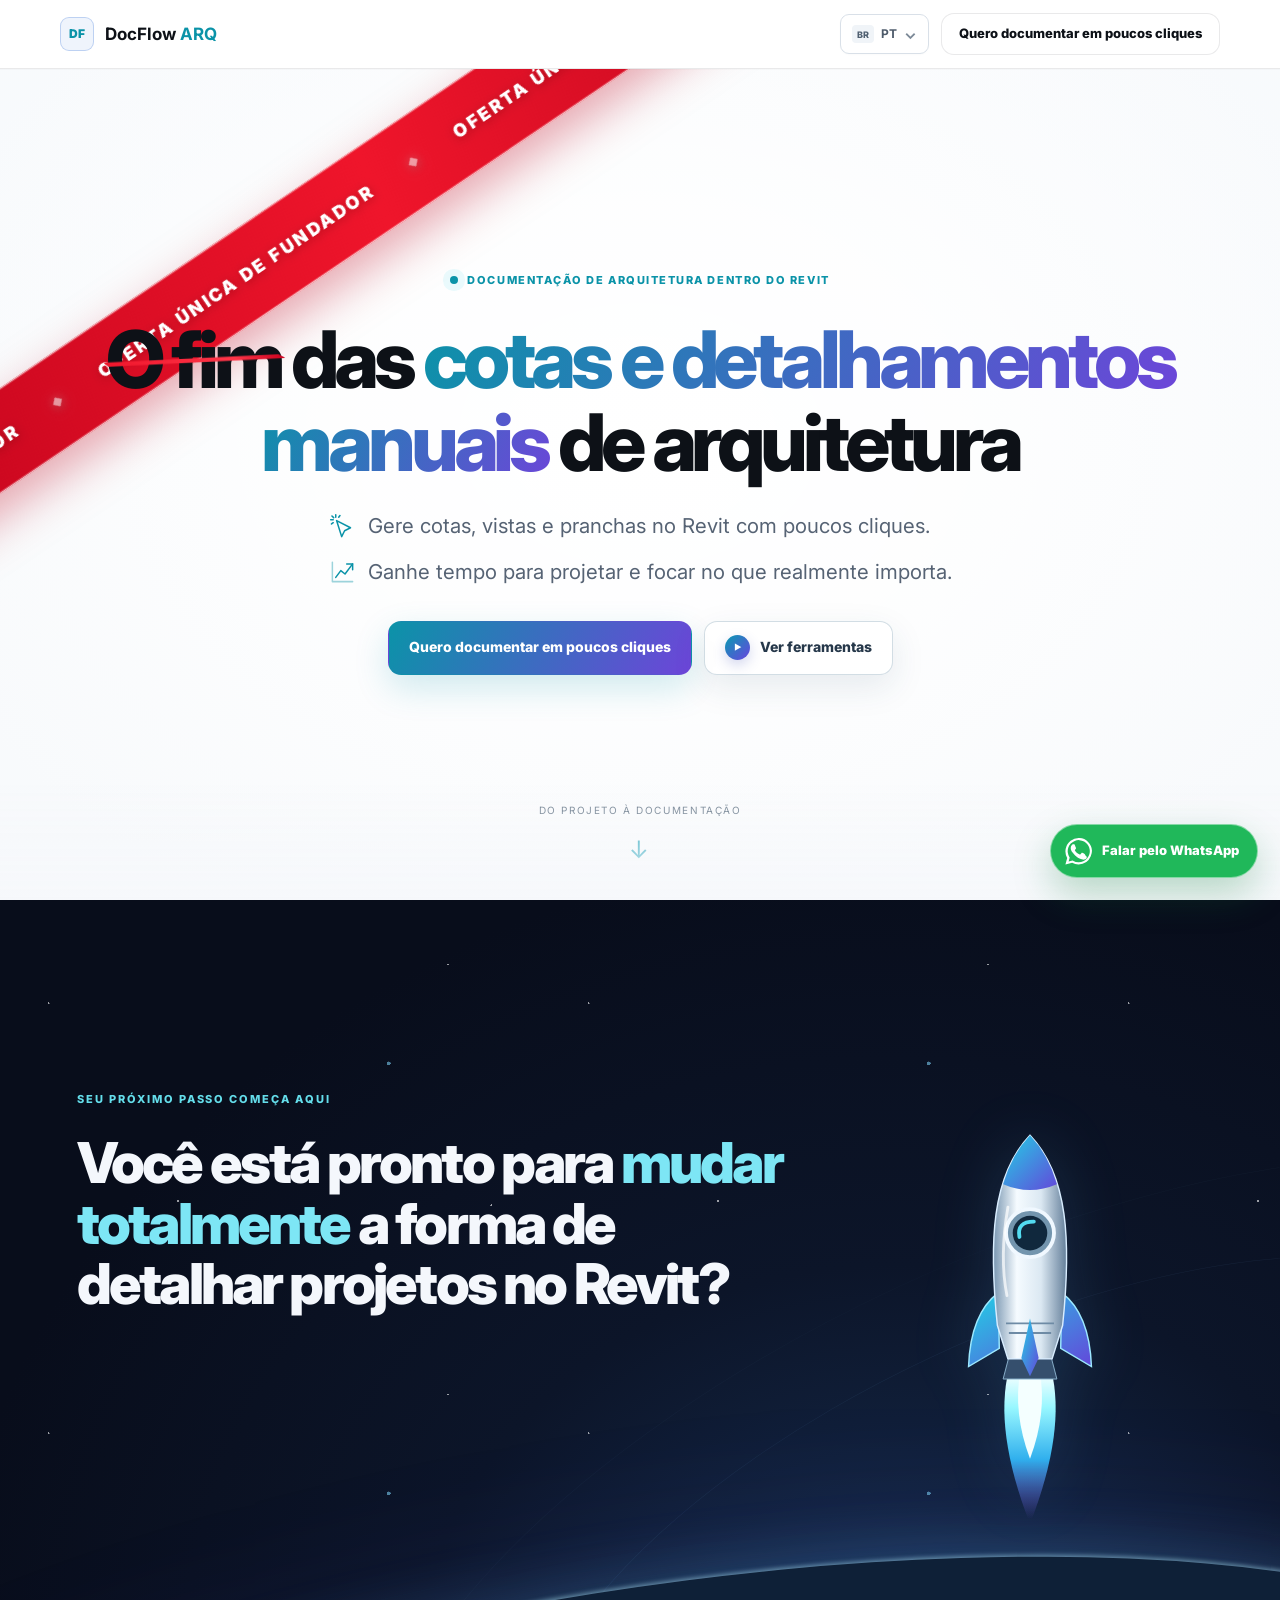
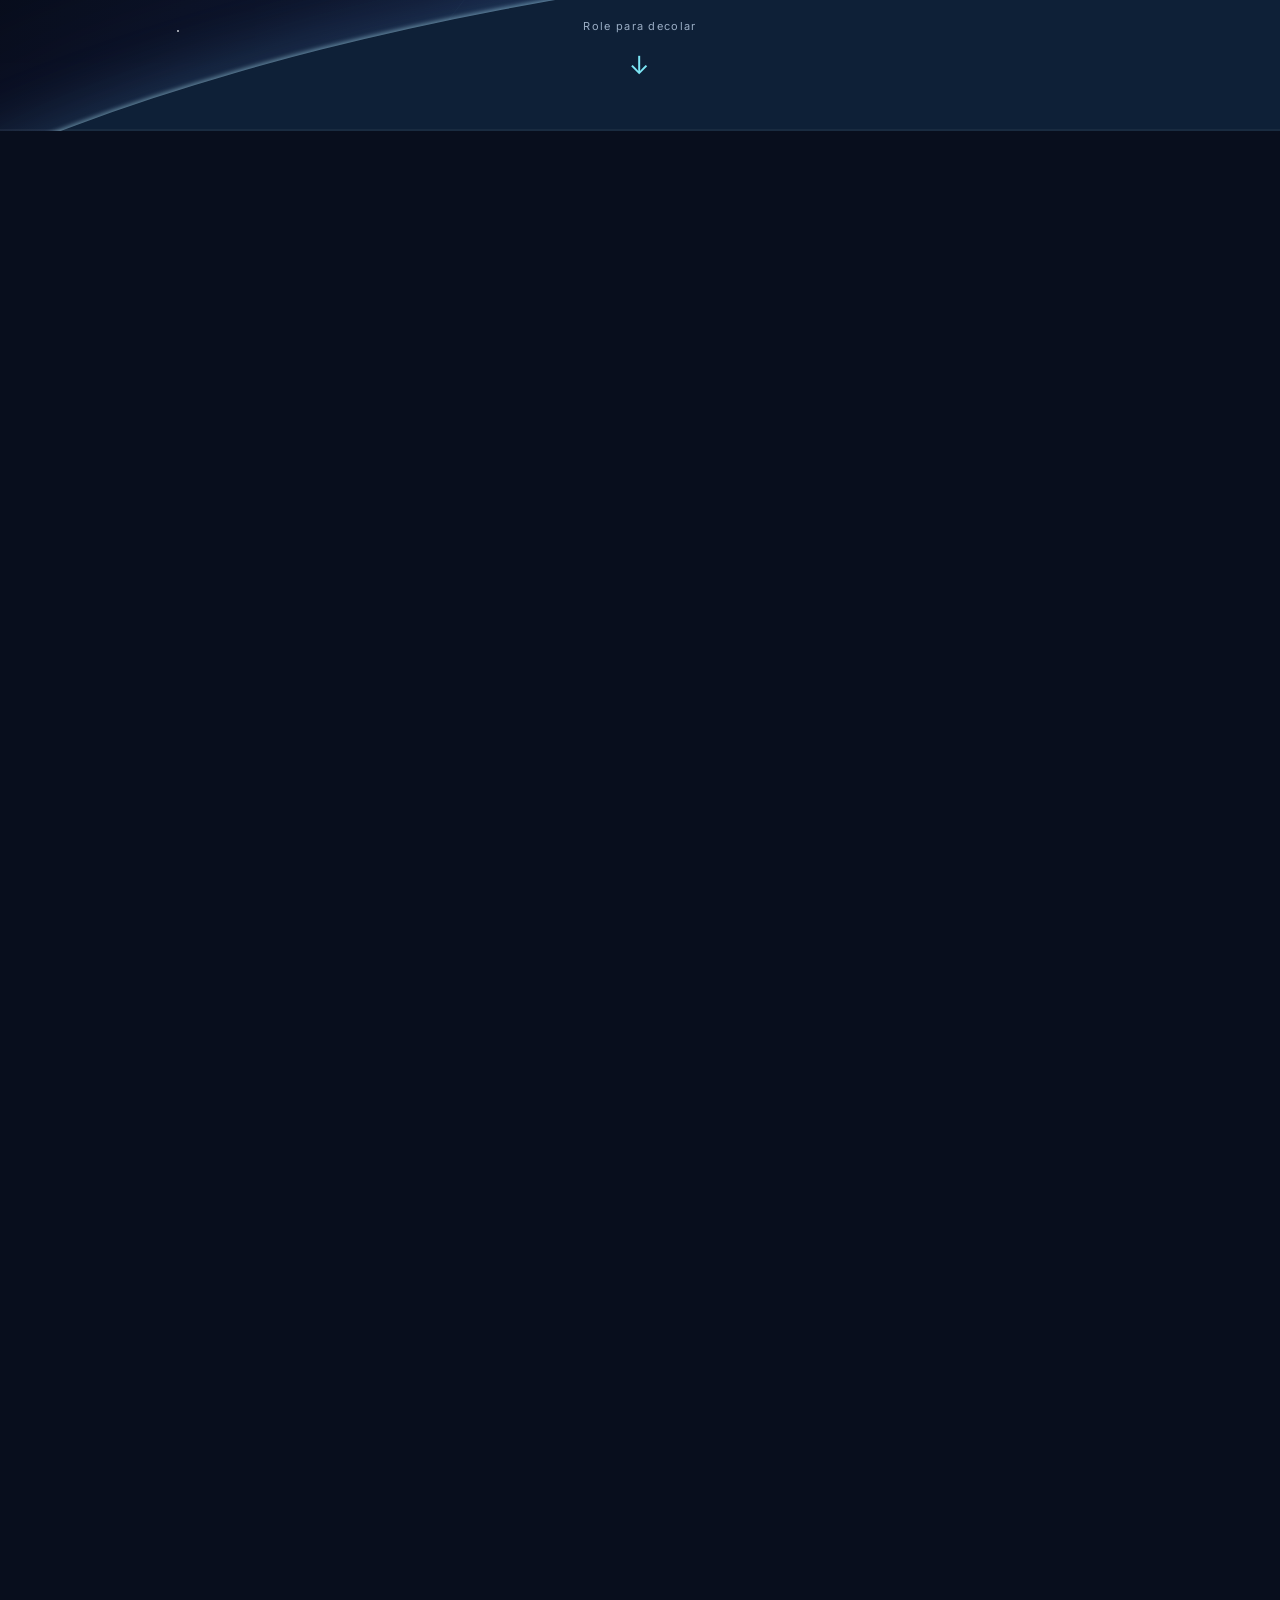
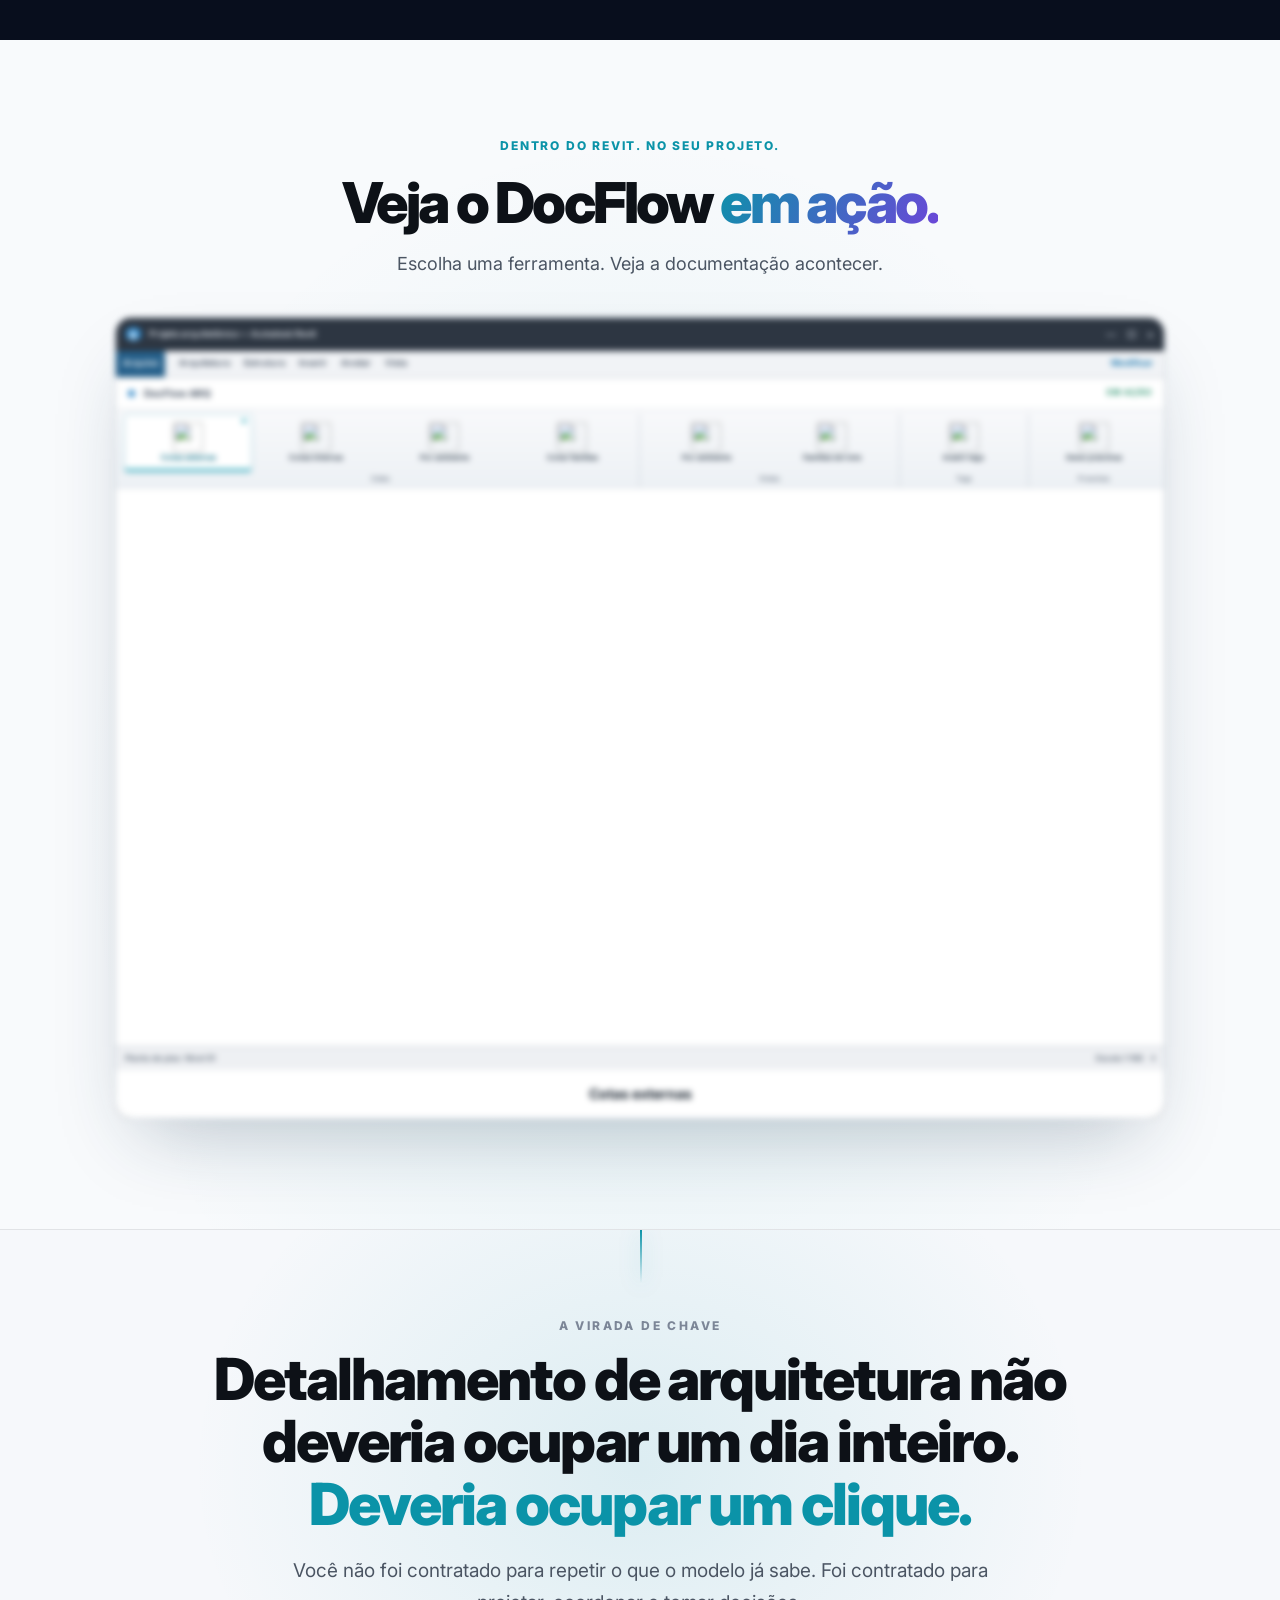
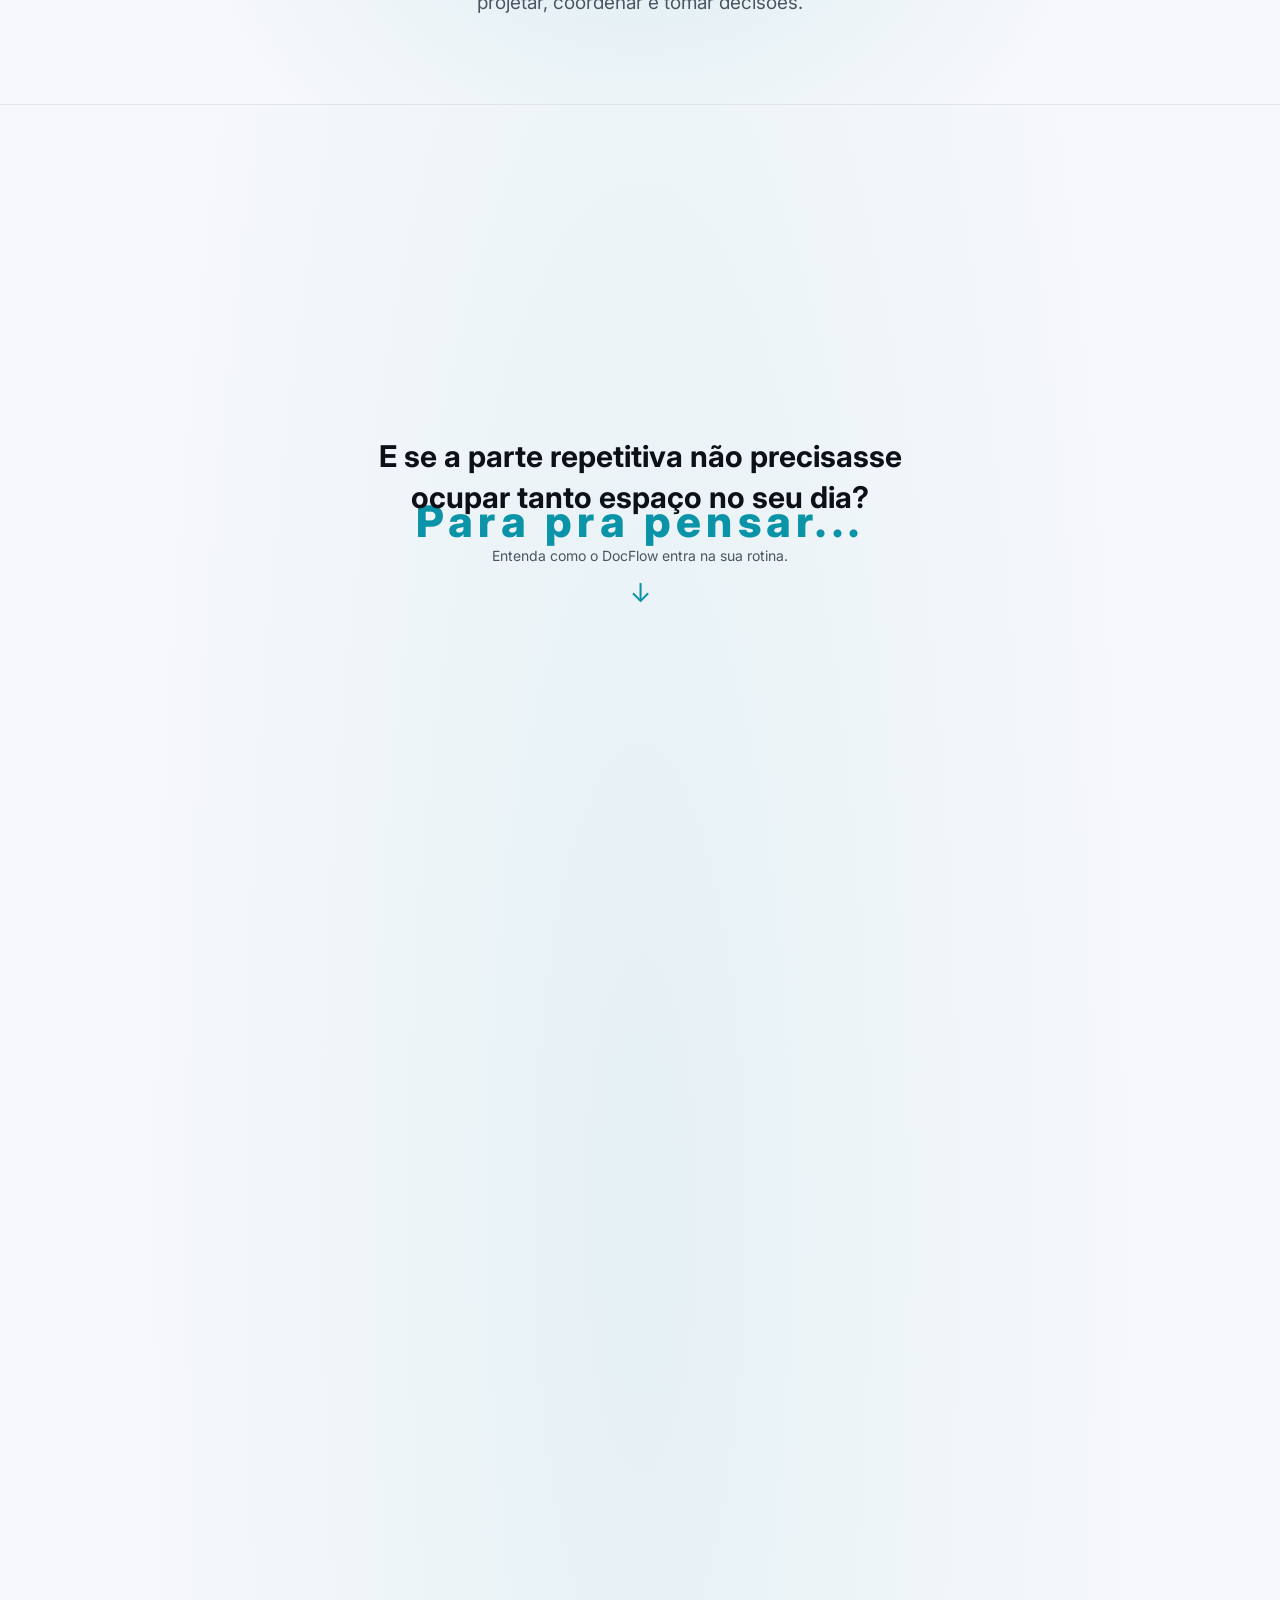
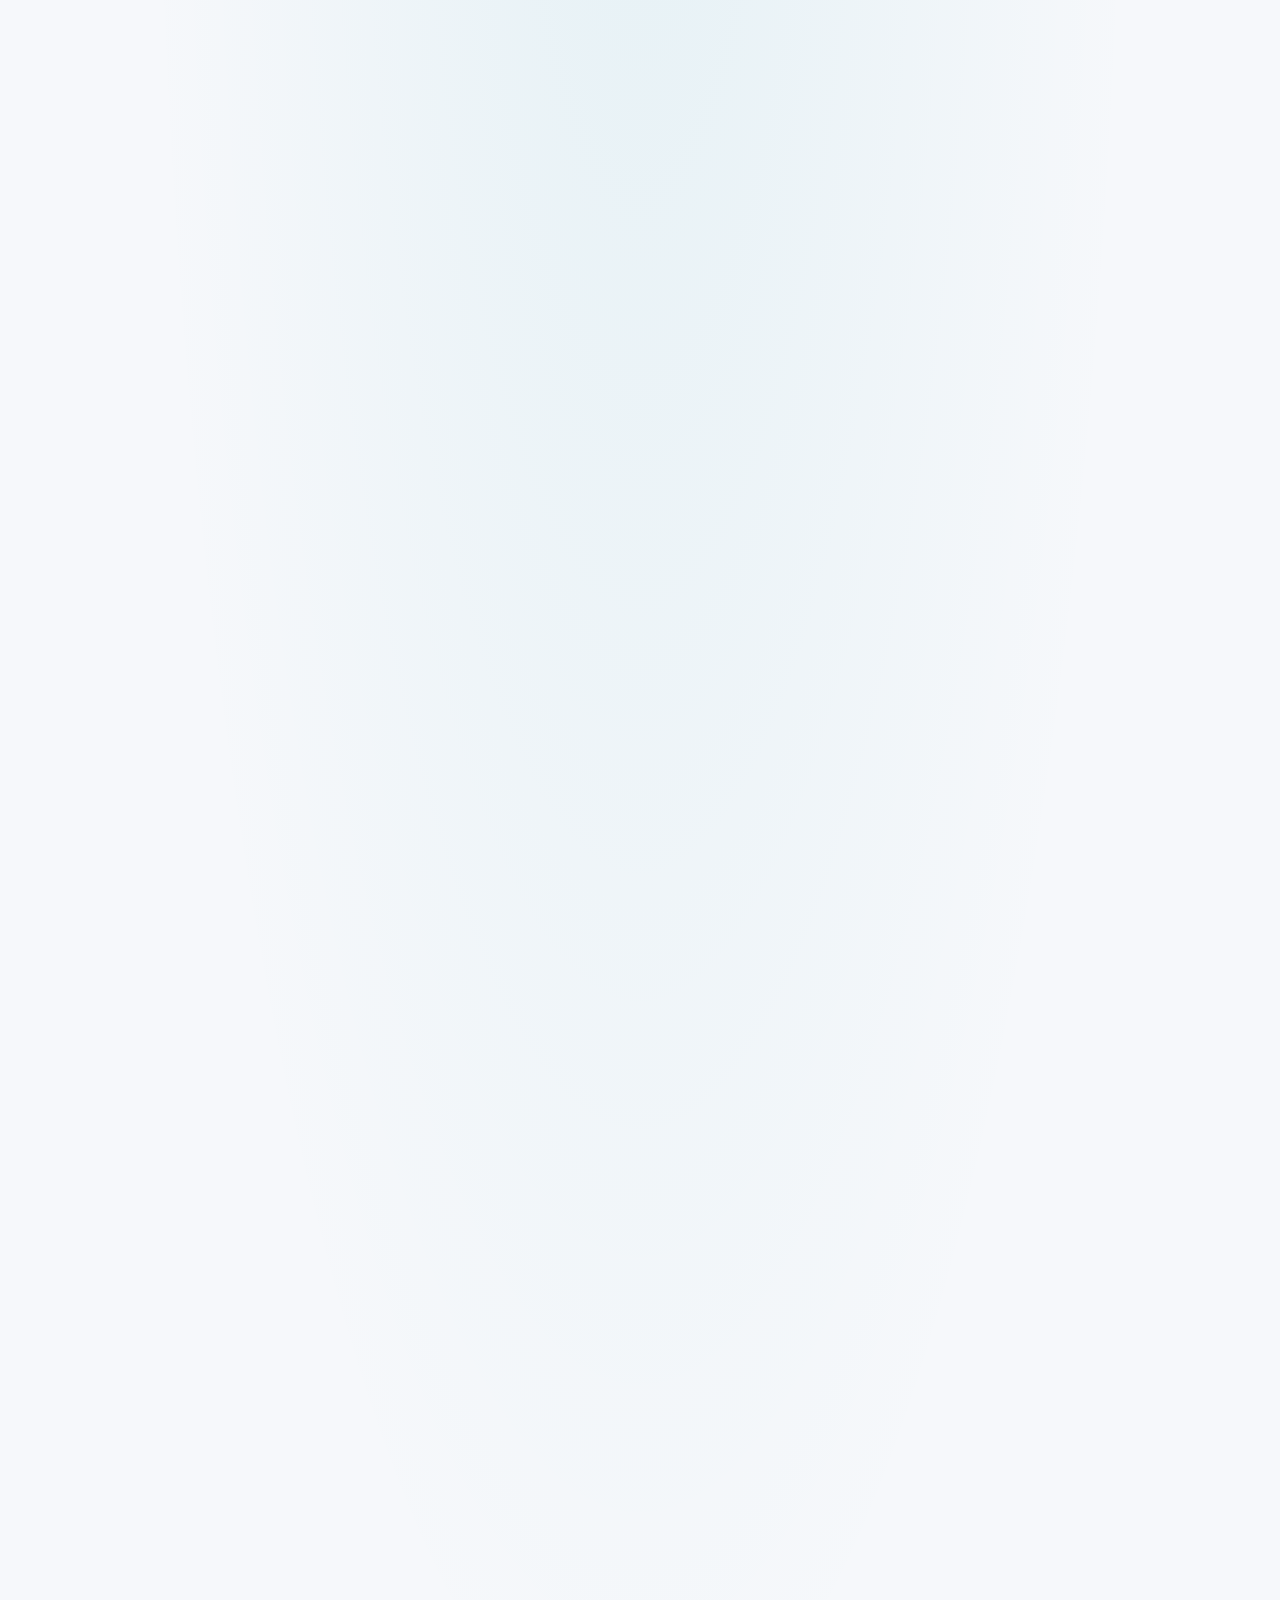
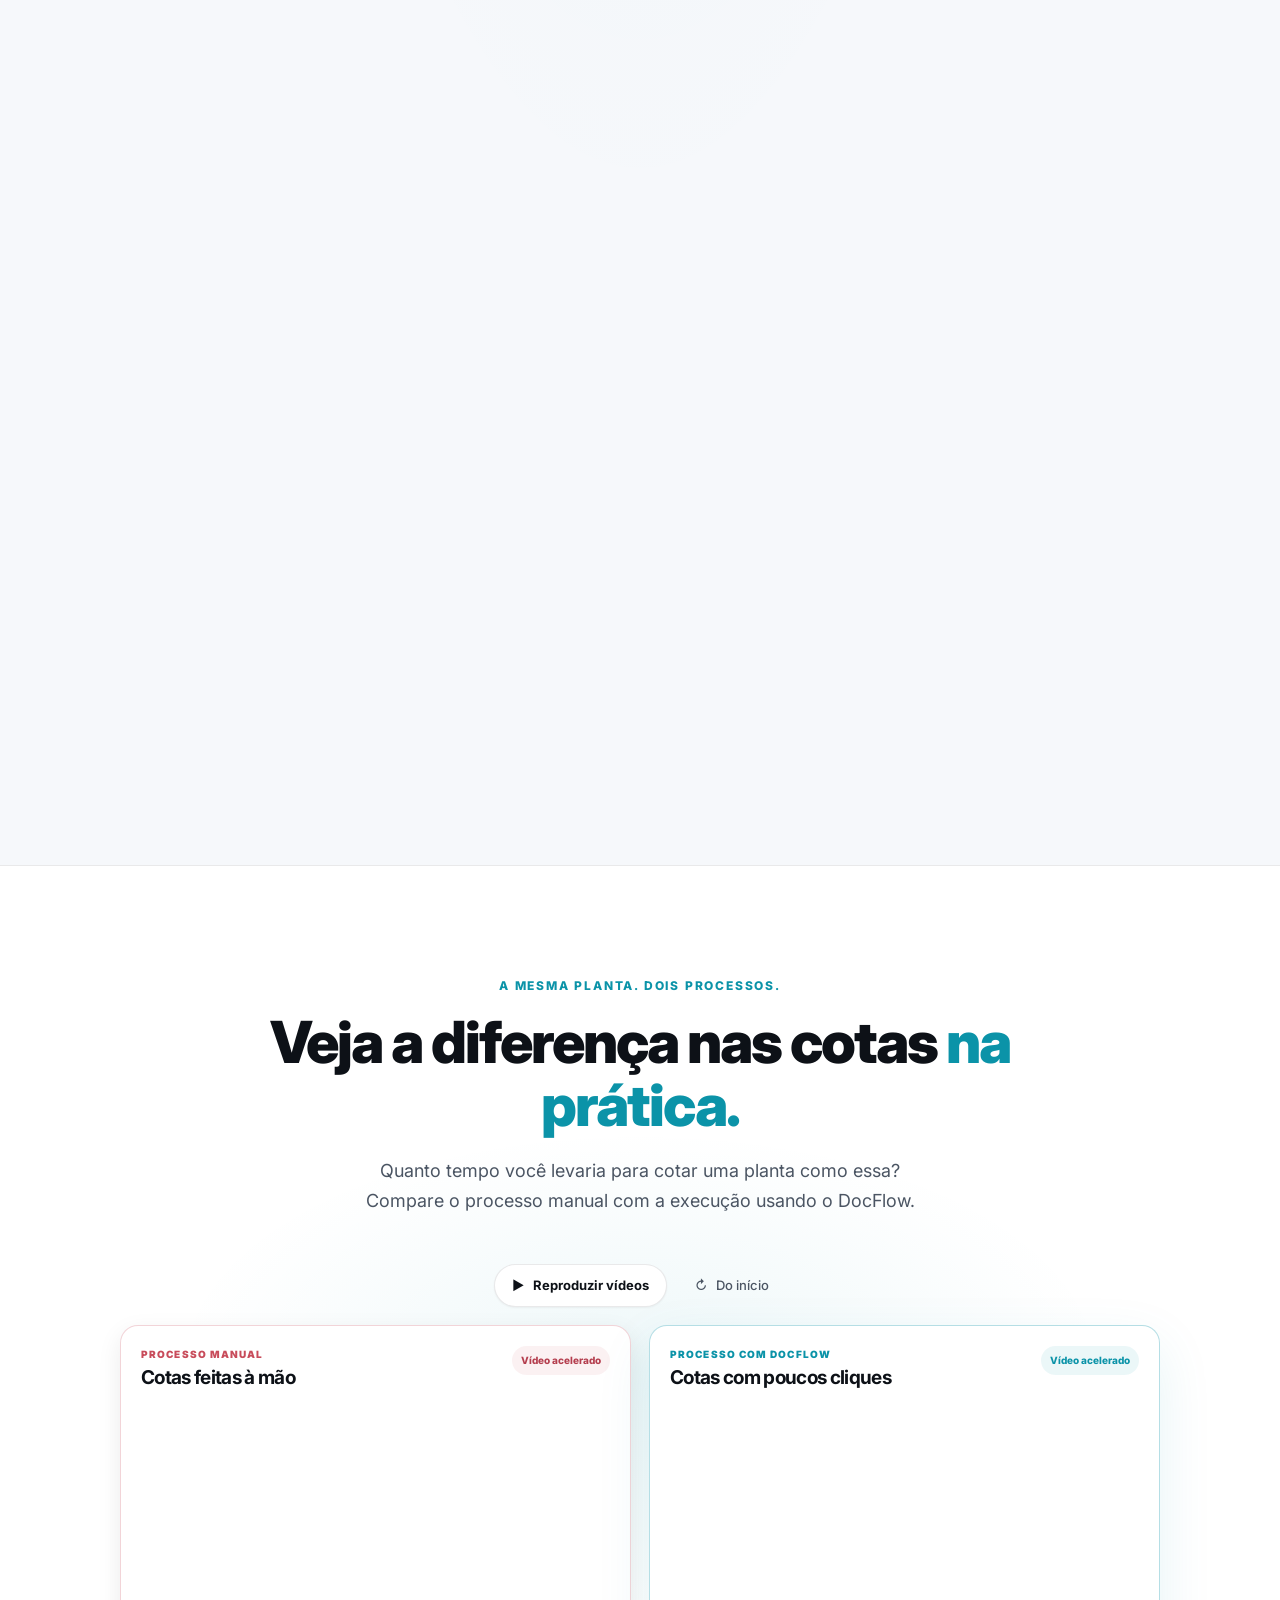
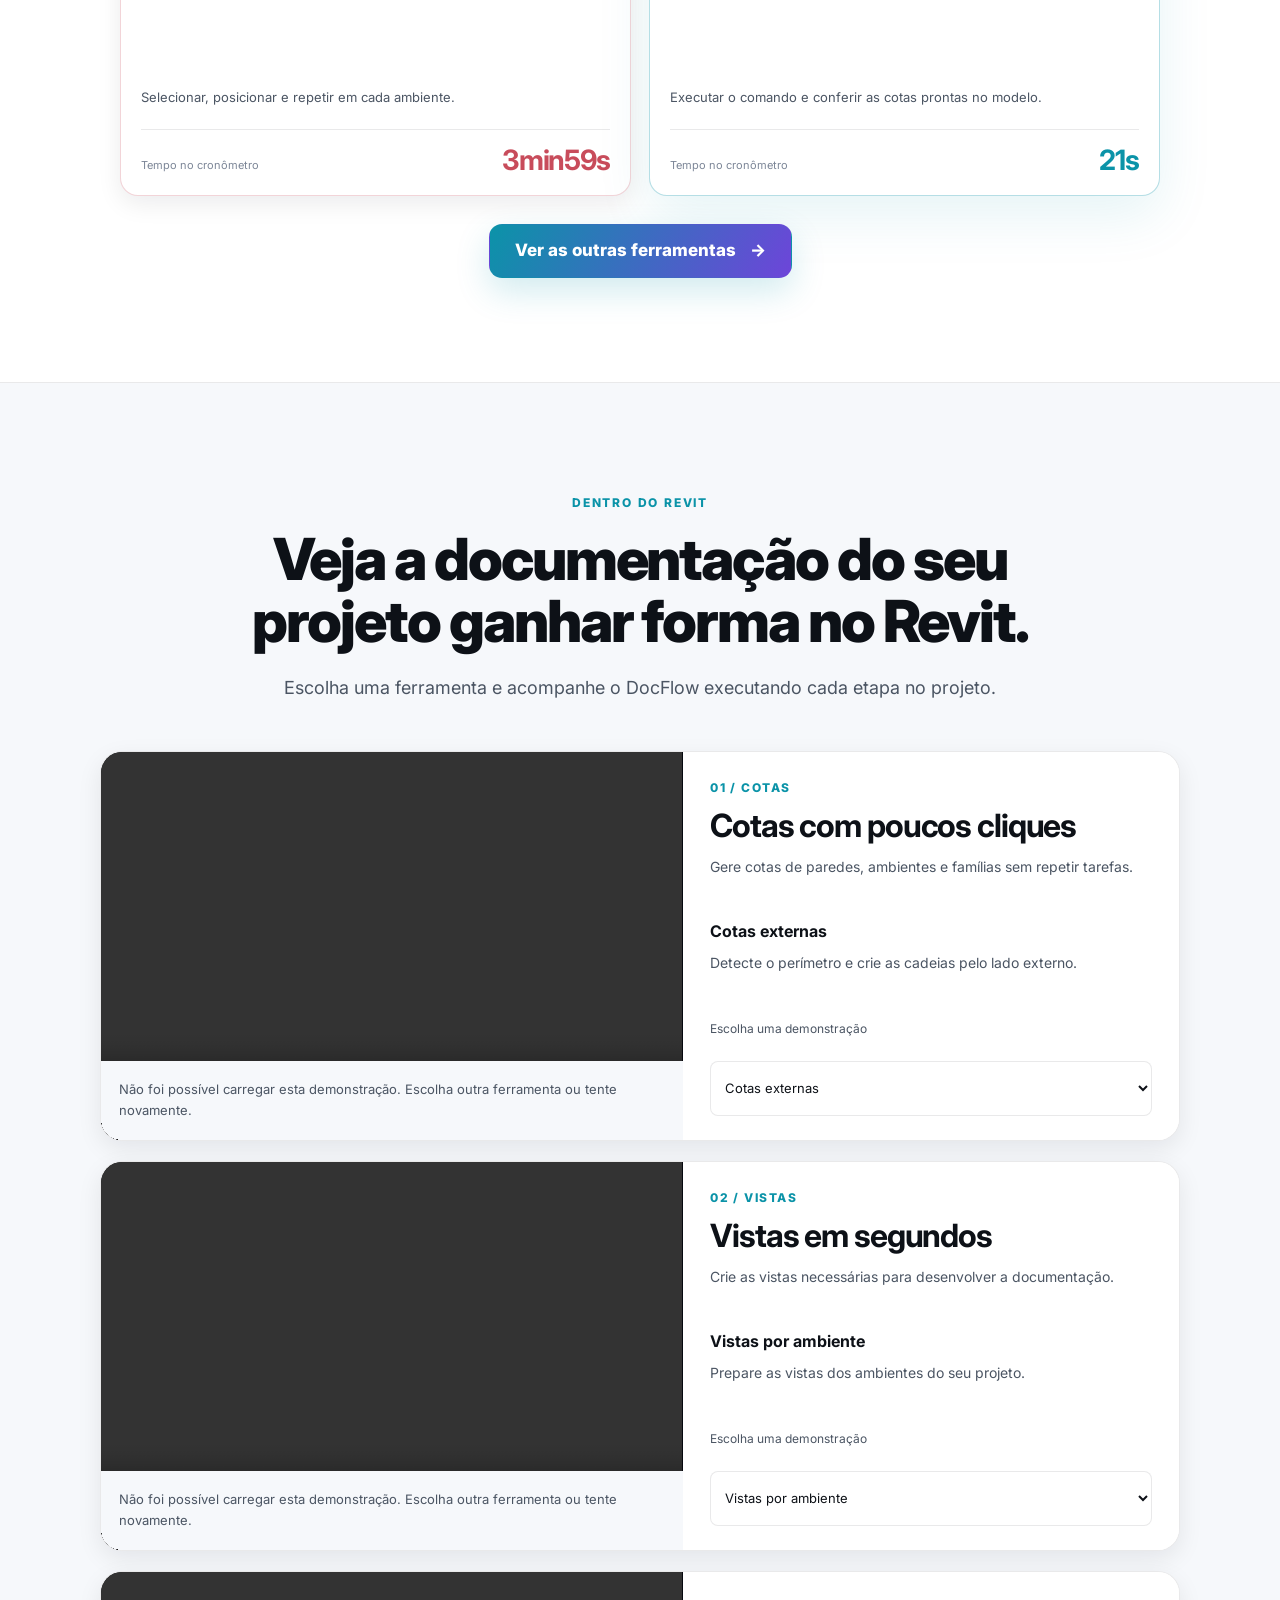
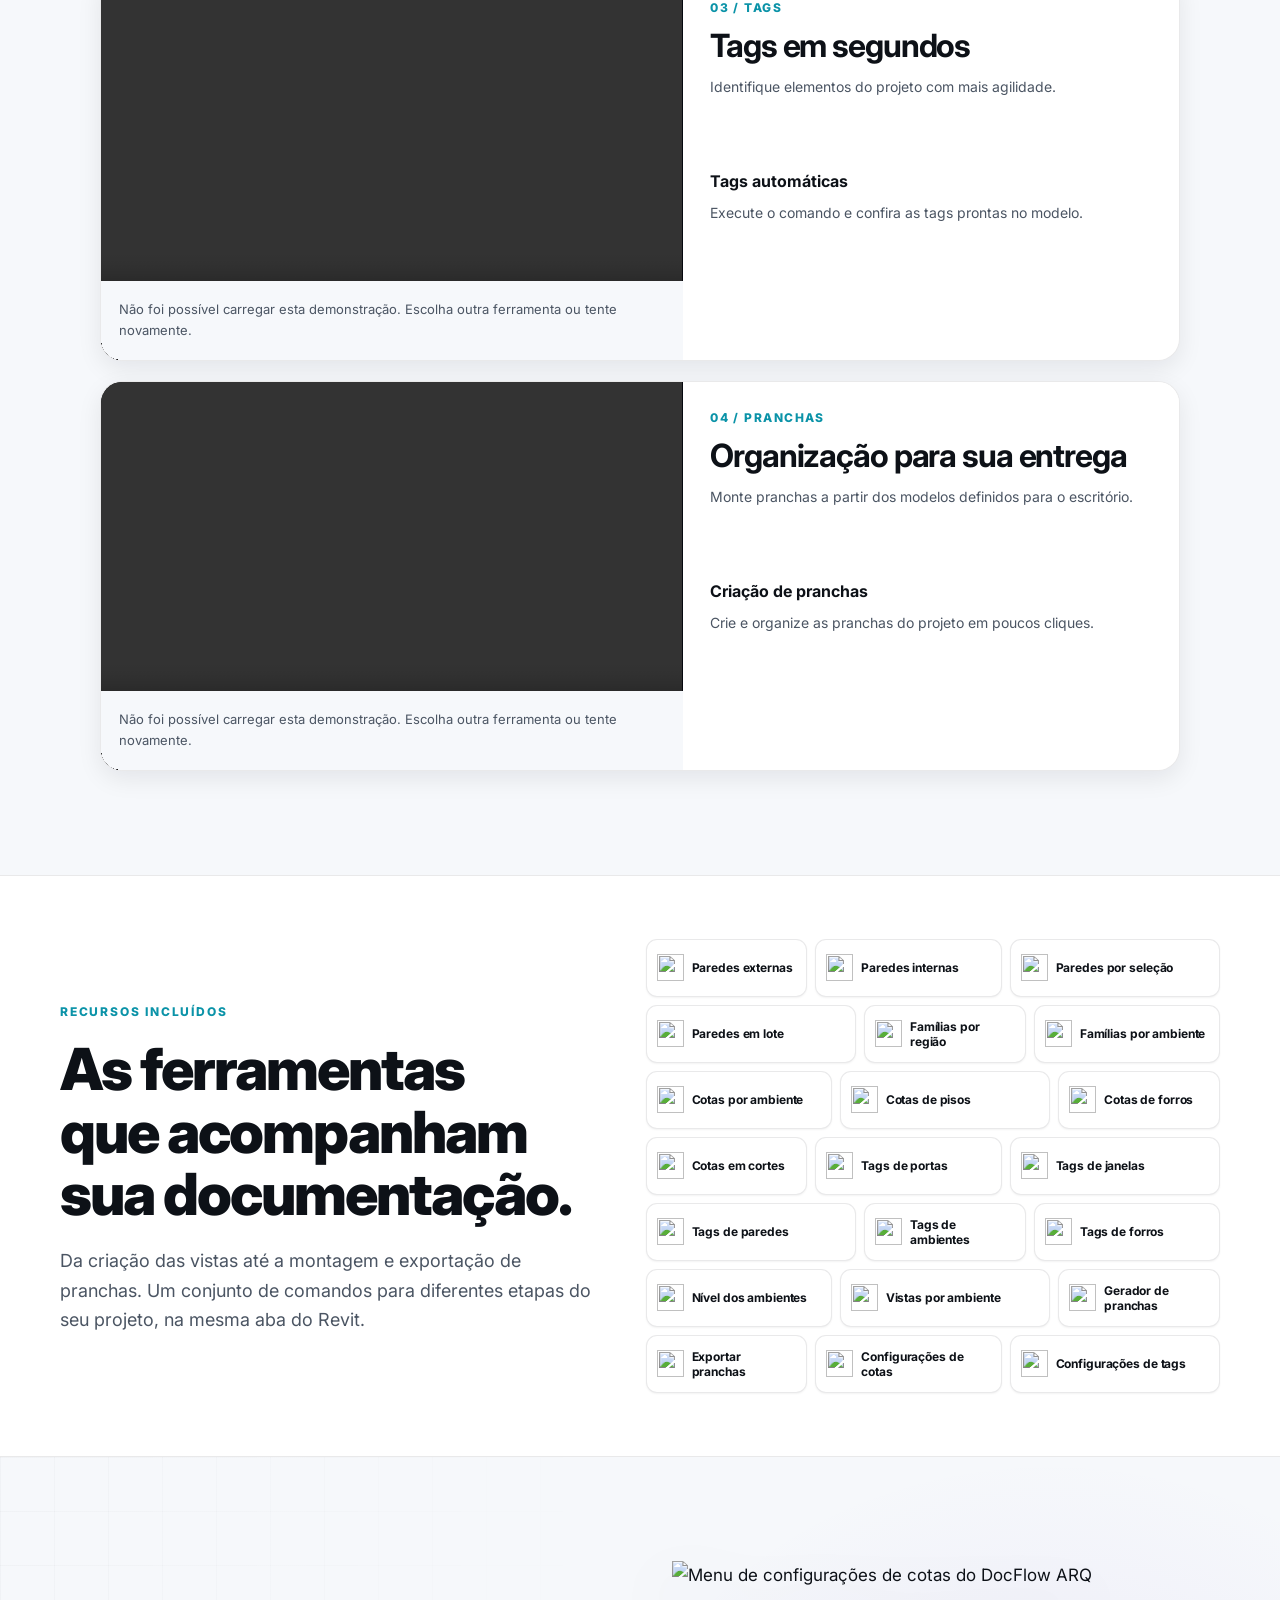
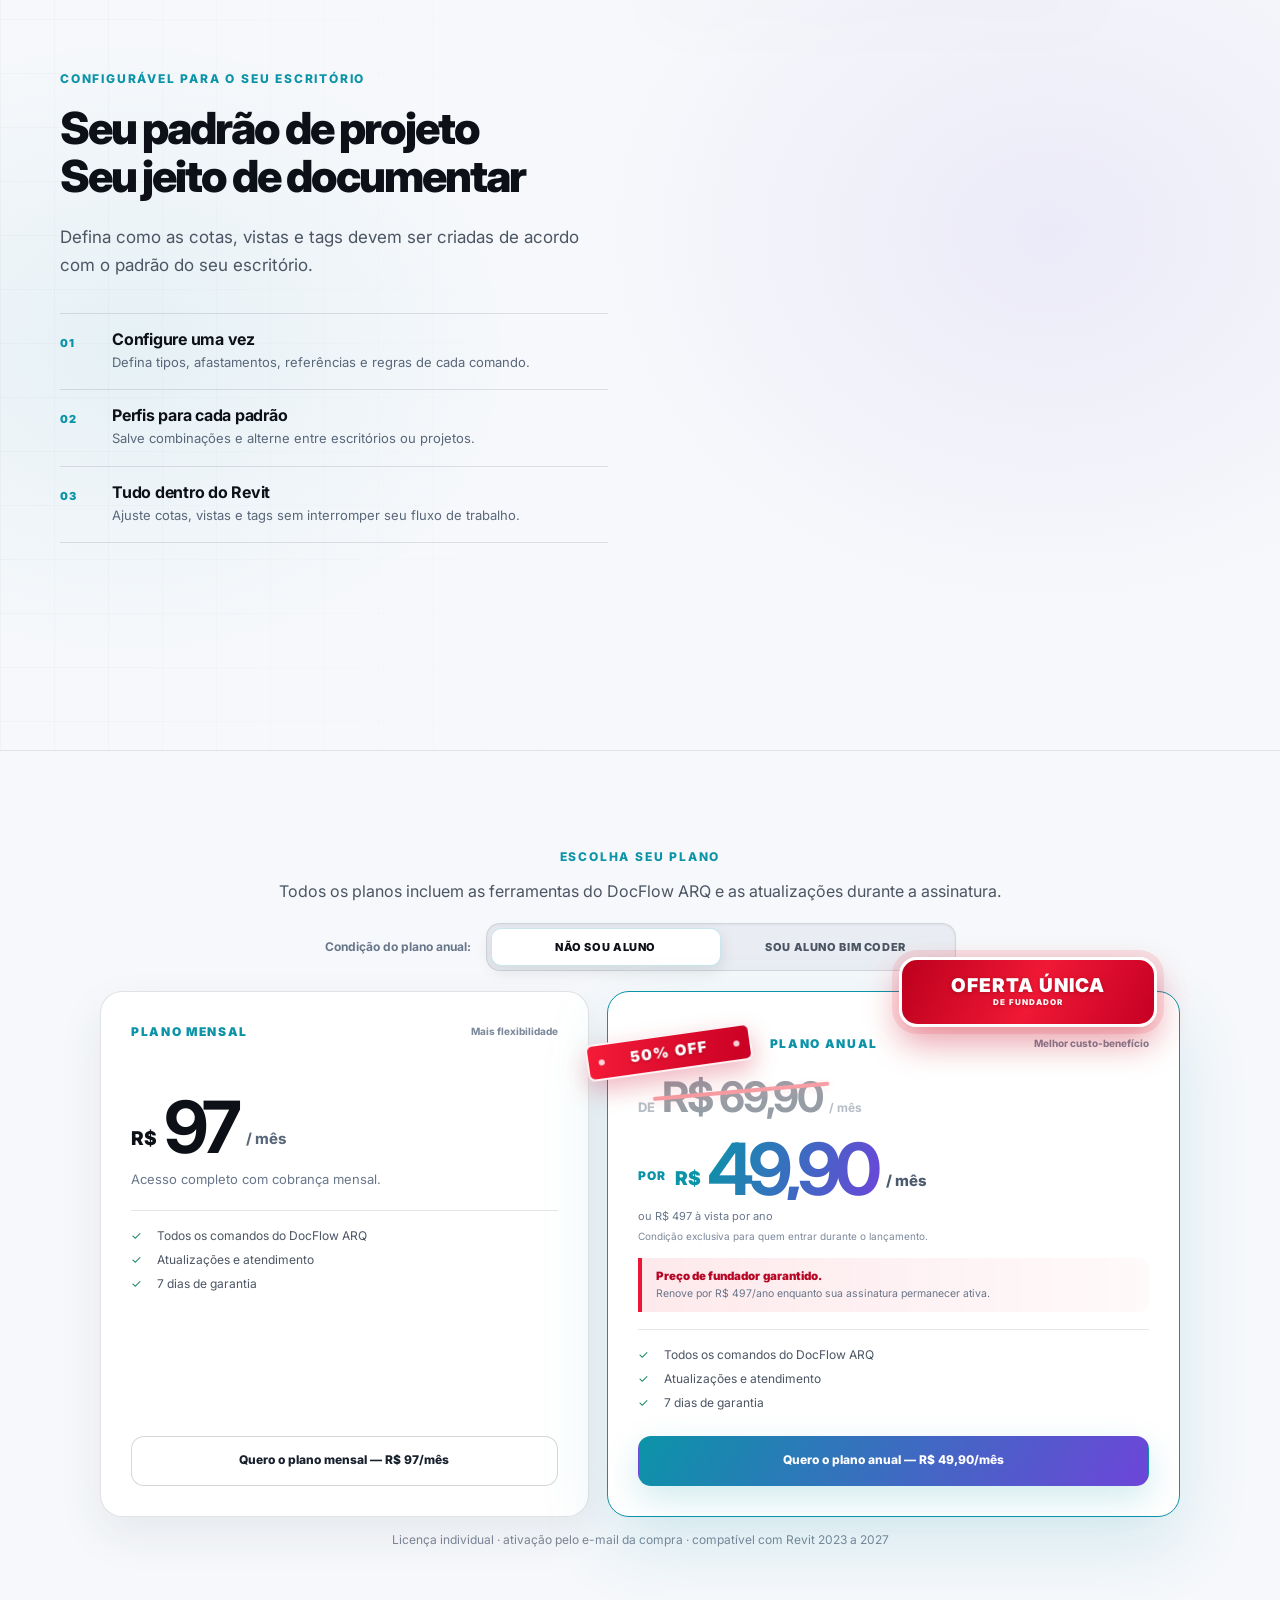
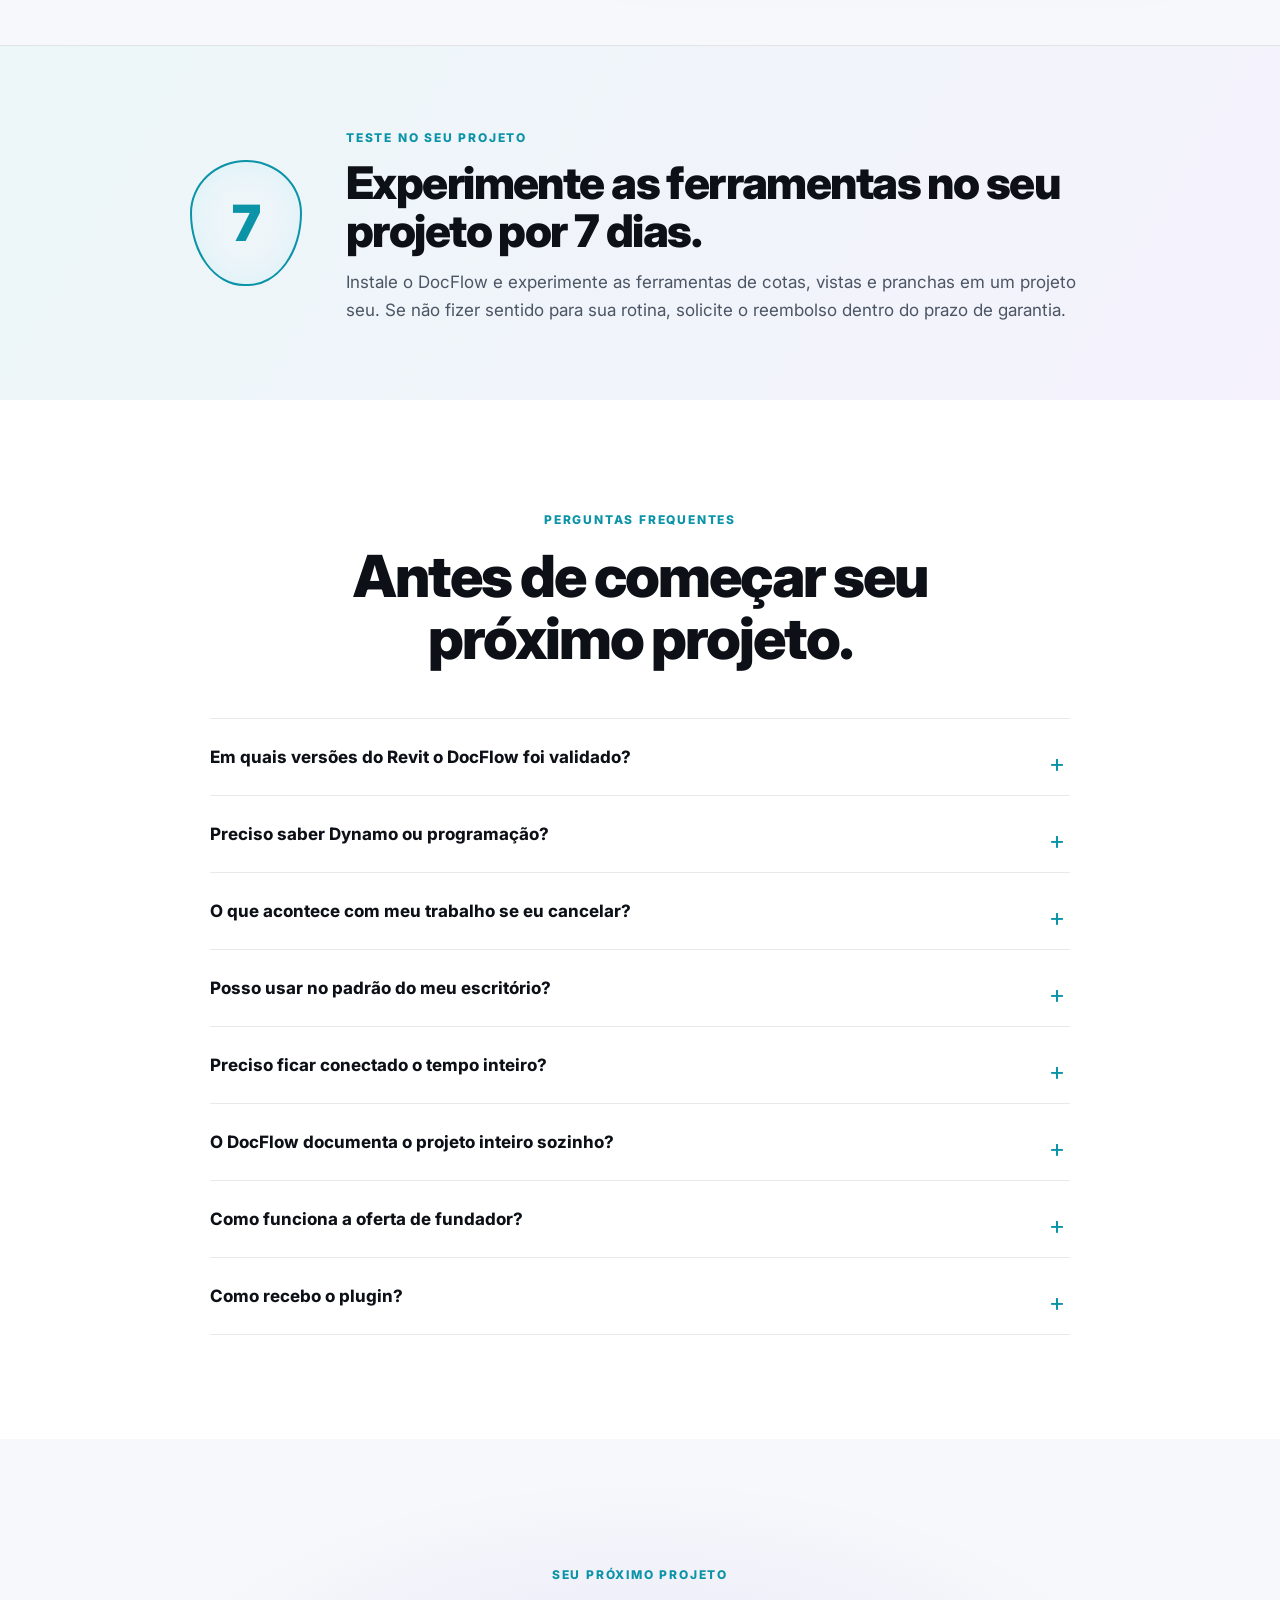
==== commit 1b140f49: "feat: finalize DocFlow founder sales page" ====
--- a/vendas.html
+++ b/vendas.html
@@ -16,7 +16,7 @@
   <link rel="preconnect" href="https://fonts.googleapis.com">
   <link rel="preconnect" href="https://fonts.gstatic.com" crossorigin>
   <link href="https://fonts.googleapis.com/css2?family=Inter:wght@400;500;600;700;800;900&display=swap" rel="stylesheet">
-  <link rel="stylesheet" href="vendas.css?v=62">
+  <link rel="stylesheet" href="vendas.css?v=44">
 </head>
 <body>
   <header class="site-header">
@@ -41,12 +41,12 @@
 
   <main id="topo">
     <section class="hero concept-hero">
-      <div class="launch-offer-ribbon" aria-hidden="true"><span class="offer-ribbon-track"><span class="offer-ribbon-group"><b>OFERTA ÚNICA DE LANÇAMENTO</b><i>◆</i><b>OFERTA ÚNICA DE LANÇAMENTO</b><i>◆</i><b>OFERTA ÚNICA DE LANÇAMENTO</b><i>◆</i></span><span class="offer-ribbon-group"><b>OFERTA ÚNICA DE LANÇAMENTO</b><i>◆</i><b>OFERTA ÚNICA DE LANÇAMENTO</b><i>◆</i><b>OFERTA ÚNICA DE LANÇAMENTO</b><i>◆</i></span></span></div>
+      <div class="launch-offer-ribbon" aria-hidden="true"><span class="offer-ribbon-track"><span class="offer-ribbon-group"><b>OFERTA ÚNICA DE FUNDADOR</b><i>◆</i><b>OFERTA ÚNICA DE FUNDADOR</b><i>◆</i><b>OFERTA ÚNICA DE FUNDADOR</b><i>◆</i></span><span class="offer-ribbon-group"><b>OFERTA ÚNICA DE FUNDADOR</b><i>◆</i><b>OFERTA ÚNICA DE FUNDADOR</b><i>◆</i><b>OFERTA ÚNICA DE FUNDADOR</b><i>◆</i></span></span></div>
       <div class="concept-background" aria-hidden="true"><img src="media/hero-detalhes.jpg" alt="" fetchpriority="high"><div class="concept-wash"></div></div>
       <div class="container hero-grid">
         <div class="hero-copy">
           <span class="eyebrow"><span class="pulse"></span> Documentação de arquitetura dentro do Revit</span>
-          <h1>O fim das <span class="gradient-text">cotas e detalhamentos manuais</span> de arquitetura</h1>
+          <h1><span class="hero-end-mark">O fim</span> das <span class="gradient-text">cotas e detalhamentos manuais</span> de arquitetura</h1>
           <ul class="concept-lead hero-benefits" aria-label="Benefícios">
             <li><svg class="benefit-icon benefit-click" viewBox="0 0 32 32" fill="none" stroke="currentColor" stroke-width="1.8" stroke-linecap="round" stroke-linejoin="round" aria-hidden="true"><g class="click-rays"><path d="M8 2v3M2 8h3M3.5 3.5l2 2M13 3l-1.5 2M3 13l2-1.5"/></g><path class="click-pointer" d="m9 9 6 19 3.5-7 7-3.5L9 9Z"/></svg><span>Gere cotas, vistas e pranchas no Revit com poucos cliques.</span></li>
             <li><svg class="benefit-icon benefit-growth" viewBox="0 0 32 32" fill="none" stroke="currentColor" stroke-width="1.8" stroke-linecap="round" stroke-linejoin="round" aria-hidden="true"><path class="growth-axes" d="M4 5v23h24"/><path class="growth-line" pathLength="1" d="m8 23 6-8 5 4 9-12"/><path class="growth-tip" d="M21 7h7v7"/></svg><span>Ganhe tempo para projetar e focar no que realmente importa.</span></li>
@@ -97,16 +97,13 @@
             <div class="revit-titlebar"><span class="revit-mark">R</span><span>Projeto arquitetônico — Autodesk Revit</span><span class="revit-window-actions" aria-hidden="true">—　□　×</span></div>
             <div class="revit-ribbon" aria-hidden="true"><span class="revit-file">Arquivo</span><span>Arquitetura</span><span>Estrutura</span><span>Inserir</span><span>Anotar</span><span>Vista</span><i></i><b>Modificar</b></div>
             <div class="demo-bar"><span class="demo-dot"></span><span>DocFlow ARQ</span><span class="demo-status">EM AÇÃO</span></div>
-            <div class="demo-tabs" role="tablist" aria-label="Ferramenta em demonstração">
-              <button type="button" id="tab-cotas" role="tab" aria-selected="true" aria-controls="hero-demo-panel" data-demo-category="cotas">Cotas</button>
-              <button type="button" id="tab-vistas" role="tab" aria-selected="false" aria-controls="hero-demo-panel" tabindex="-1" data-demo-category="vistas">Vistas</button>
-              <button type="button" id="tab-tags" role="tab" aria-selected="false" aria-controls="hero-demo-panel" tabindex="-1" data-demo-category="tags">Tags</button>
-              <button type="button" id="tab-pranchas" role="tab" aria-selected="false" aria-controls="hero-demo-panel" tabindex="-1" data-demo-category="pranchas">Pranchas</button>
-            </div>
-            <div id="hero-demo-panel" role="tabpanel" aria-labelledby="tab-cotas" tabindex="0" data-demo-category="cotas">
-              <div class="hero-video-frame"><video id="hero-demo-video" src="media/paredes-lote.mp4" aria-label="Cotas de paredes em lote" muted loop playsinline preload="metadata"></video></div>
+            <div class="demo-command-shell">
+              <div id="hero-demo-tools" class="demo-command-ribbon" role="toolbar" aria-label="Ferramentas do DocFlow ARQ"></div>
+            </div>
+            <div id="hero-demo-panel" tabindex="0" data-demo-category="cotas" aria-label="Demonstração da ferramenta selecionada">
+              <div class="hero-video-frame"><video id="hero-demo-video" src="media/horizontal/cotas-externas.mp4?v=20260907" aria-label="Cotas externas" muted loop playsinline preload="metadata"></video></div>
               <div class="revit-statusbar" aria-hidden="true"><span>Planta de piso: Nível 01</span><span>Escala 1:100　▾</span></div>
-              <div class="demo-caption"><strong id="hero-demo-caption">Cotas de paredes em lote</strong></div>
+              <div class="demo-caption"><strong id="hero-demo-caption">Cotas externas</strong></div>
             </div>
           </div>
         </div>
@@ -229,7 +226,7 @@
 
           <div class="time-next">
             <p>E se a parte repetitiva não precisasse ocupar tanto espaço no seu dia?</p>
-            <a class="scroll-invitation" href="#cotas-na-pratica">Veja como o DocFlow entra na sua rotina.<span aria-hidden="true">↓</span></a>
+            <a class="scroll-invitation" href="#cotas-na-pratica">Entenda como o DocFlow entra na sua rotina.<span aria-hidden="true">↓</span></a>
           </div>
         </div>
       </div>
@@ -292,30 +289,9 @@
       </div>
     </section>
 
-    <section class="section sales-showcase" id="comandos" aria-labelledby="sales-showcase-title">
-      <div class="container">
-        <div class="sales-showcase-head" data-scroll-reveal>
-          <span class="eyebrow">Um comando. Uma tarefa resolvida.</span>
-          <h2 id="sales-showcase-title">Você clica uma vez... <span>e tudo sai pronto.</span></h2>
-          <p class="sales-showcase-kicker" id="salesScKicker">Cotas de Paredes · Externas</p>
-        </div>
-
-        <div class="sales-showcase-stage" id="salesScStage" role="region" aria-roledescription="carrossel" aria-label="Comandos do DocFlow ARQ">
-          <div class="sales-showcase-track" id="salesScTrack"></div>
-        </div>
-
-        <div class="sales-showcase-controls">
-          <button class="sales-sc-btn" id="salesScPrev" type="button" aria-label="Comando anterior">‹</button>
-          <p class="sales-showcase-counter"><strong id="salesScNow">01</strong> / <span id="salesScTotal">22</span></p>
-          <button class="sales-sc-btn" id="salesScNext" type="button" aria-label="Próximo comando">›</button>
-        </div>
-        <div class="sales-showcase-progress" aria-hidden="true"><span id="salesScBar"></span></div>
-        <p class="sales-showcase-hint">Arraste para o lado ou use as setas do teclado.</p>
-      </div>
-    </section>
     <section class="section coverage-section" id="ferramentas" aria-labelledby="tools-title">
       <div class="container tools-layout">
-        <div class="tools-heading"><span class="eyebrow">Recursos incluídos</span><h2 id="tools-title">As ferramentas que acompanham sua documentação.</h2><p class="section-copy">Das primeiras cotas à montagem das pranchas. Um conjunto de comandos para diferentes etapas do seu projeto, na mesma aba do Revit.</p></div>
+        <div class="tools-heading"><span class="eyebrow">Recursos incluídos</span><h2 id="tools-title">As ferramentas que acompanham sua documentação.</h2><p class="section-copy">Da criação das vistas até a montagem e exportação de pranchas. Um conjunto de comandos para diferentes etapas do seu projeto, na mesma aba do Revit.</p></div>
 <div class="tools-mosaic">
           <article class="tool-tile"><img class="tool-icon" src="media/tool-icons/icon-ParedesExternas.dark.png" alt="" width="96" height="96" loading="lazy" decoding="async"><h3>Paredes externas</h3></article>
           <article class="tool-tile"><img class="tool-icon" src="media/tool-icons/icon-ParedesInternas.dark.png" alt="" width="96" height="96" loading="lazy" decoding="async"><h3>Paredes internas</h3></article>
@@ -343,64 +319,80 @@
     </section>
 
 
-    <section class="section honest-section" id="personalizacao" aria-labelledby="personalizacao-title">
-      <div class="container honest-grid">
-        <div class="honest-copy"><span class="eyebrow">Configurável para o seu escritório</span><h2 id="personalizacao-title">Seu padrão de projeto. Seu jeito de documentar.</h2><p class="section-copy">Use os tipos de cotas que já fazem parte do seu projeto, defina os afastamentos e salve suas preferências. A automação segue o padrão que você configura.</p></div>
-        <div class="config-video-window" data-scroll-reveal>
-          <div class="config-video-bar"><span class="demo-dot"></span><strong>DocFlow ARQ</strong><small>Configurações</small></div>
-          <video id="config-video" src="media/configuracoes.mp4" width="540" height="960" muted loop controls playsinline preload="metadata" aria-label="Demonstração das configurações e perfis do DocFlow"></video>
-          <p>Tipos de cotas, afastamentos e perfis salvos no mesmo lugar.</p>
-        </div>
-        <div class="honest-list">
-          <div><span class="yes" aria-hidden="true">✓</span><p><strong>Seus tipos de cotas.</strong> Escolha entre os tipos disponíveis no projeto e mantenha a linguagem gráfica que você já usa no Revit.</p></div>
-          <div><span class="yes" aria-hidden="true">✓</span><p><strong>Seus afastamentos.</strong> Defina a distância entre a parede e a primeira cota e o espaçamento entre as cadeias.</p></div>
-          <div><span class="yes" aria-hidden="true">✓</span><p><strong>Você escolhe o que cotar.</strong> Configure vãos, interseções, cotas gerais e as referências consideradas em cada comando.</p></div>
-          <div><span class="yes" aria-hidden="true">✓</span><p><strong>Ajustes nos detalhes.</strong> Defina o tamanho mínimo dos segmentos e se os textos que não cabem devem ser afastados.</p></div>
-          <div><span class="yes" aria-hidden="true">✓</span><p><strong>Perfis para reutilizar.</strong> Salve combinações de configurações e alterne entre elas conforme o padrão de cada projeto.</p></div>
-        </div>
-      </div>
-    </section>
-
+    <section class="section honest-section config-showcase" id="personalizacao" aria-labelledby="personalizacao-title">
+      <div class="container config-showcase-grid">
+        <div class="config-showcase-copy" data-scroll-reveal>
+          <span class="eyebrow">Configurável para o seu escritório</span>
+          <h2 id="personalizacao-title"><span>Seu padrão de projeto</span><span>Seu jeito de documentar</span></h2>
+          <p class="section-copy">Defina como as cotas, vistas e tags devem ser criadas de acordo com o padrão do seu escritório.</p>
+          <div class="config-points" aria-label="Benefícios das configurações">
+            <article><span>01</span><div><h3>Configure uma vez</h3><p>Defina tipos, afastamentos, referências e regras de cada comando.</p></div></article>
+            <article><span>02</span><div><h3>Perfis para cada padrão</h3><p>Salve combinações e alterne entre escritórios ou projetos.</p></div></article>
+            <article><span>03</span><div><h3>Tudo dentro do Revit</h3><p>Ajuste cotas, vistas e tags sem interromper seu fluxo de trabalho.</p></div></article>
+          </div>
+        </div>
+        <div class="config-gallery config-carousel" data-scroll-reveal aria-label="Menus de configuração do DocFlow ARQ">
+          <div class="config-carousel-stage" data-config-carousel aria-live="off">
+            <img class="config-carousel-image is-active" data-config-slide src="media/configuracoes/cotas.png?v=20260907" width="1080" height="1350" loading="lazy" decoding="async" alt="Menu de configurações de cotas do DocFlow ARQ">
+            <img class="config-carousel-image" data-config-slide src="media/configuracoes/vistas.png?v=20260907" width="1080" height="1350" loading="lazy" decoding="async" alt="Menu de configurações de vistas do DocFlow ARQ" aria-hidden="true">
+            <img class="config-carousel-image" data-config-slide src="media/configuracoes/tags.png?v=20260907" width="1080" height="1350" loading="lazy" decoding="async" alt="Menu de configurações de tags do DocFlow ARQ" aria-hidden="true">
+          </div>
+        </div>
+      </div>
+    </section>
     <section class="section pricing-section" id="planos">
       <div class="container pricing-container">
         <div class="section-heading center-heading pricing-heading">
-          <span class="eyebrow">Assinatura anual</span>
-          <h2>Cotas, vistas e pranchas no seu próximo projeto.</h2>
-          <p>Acesse as ferramentas do DocFlow ARQ e as atualizações durante a assinatura.</p>
-        </div>
-
-        <div class="student-switch" data-student-switch data-student="no" role="group" aria-label="Condição de compra">
-          <span class="student-switch-indicator" aria-hidden="true"></span>
-          <button type="button" data-student-option="no" aria-pressed="true">NÃO SOU ALUNO</button>
-          <button type="button" data-student-option="yes" aria-pressed="false">SOU ALUNO BIM CODER</button>
-        </div>
-
-        <article class="price-card price-featured">
-          <span class="best-badge" data-price-badge>Desconto de lançamento</span>
-          <div class="price-card-layout">
-            <div class="price-summary">
-              <span class="plan-name">DocFlow ARQ · Anual</span>
-              <p class="price-original">Preço anual regular: <s>R$ 797</s></p>
-              <div class="price"><span>R$</span><strong data-price-value aria-live="polite">597</strong><small>preço de lançamento</small></div>
-              <p class="price-condition" data-price-condition>Desconto de lançamento de R$ 200 no primeiro ano. Depois, renovação por R$ 797/ano.</p>
-            </div>
-            <div class="price-details">
-              <ul>
-                <li>Ferramentas de cotas, vistas e pranchas</li>
-                <li>Configurações e modelos de pranchas</li>
-                <li>Atualizações durante a assinatura</li>
-                <li>Atendimento DocFlow</li>
-                <li>7 dias de garantia</li>
-              </ul>
-              <a class="button button-primary checkout-link" href="#" data-plan="anual" data-price-cta>Garantir desconto de lançamento — R$ 597</a>
-            </div>
-          </div>
-        </article>
-
-        <p class="pricing-note">Licença individual · ativação pelo e-mail da compra · compatível com Revit 2025 e 2027</p>
-      </div>
-    </section>
-
+          <span class="eyebrow">Escolha seu plano</span>
+
+          <p>Todos os planos incluem as ferramentas do DocFlow ARQ e as atualizações durante a assinatura.</p>
+        </div>
+
+        <div class="student-price-row">
+          <span>Condição do plano anual:</span>
+          <div class="student-switch" data-student-switch data-student="no" role="group" aria-label="Condição de compra">
+            <span class="student-switch-indicator" aria-hidden="true"></span>
+            <button type="button" data-student-option="no" aria-pressed="true">NÃO SOU ALUNO</button>
+            <button type="button" data-student-option="yes" aria-pressed="false" aria-haspopup="dialog" aria-controls="studentValidationDialog">SOU ALUNO BIM CODER</button>
+          </div>
+        </div>
+
+        <div class="pricing-options">
+          <article class="price-card price-monthly">
+            <div class="plan-card-head"><span class="plan-name">Plano mensal</span><small>Mais flexibilidade</small></div>
+            <div class="monthly-price"><span>R$</span><strong>97</strong><small>/ mês</small></div>
+            <p class="plan-description">Acesso completo com cobrança mensal.</p>
+            <ul class="compact-plan-features">
+              <li>Todos os comandos do DocFlow ARQ</li>
+              <li>Atualizações e atendimento</li>
+              <li>7 dias de garantia</li>
+            </ul>
+            <a class="button button-outline checkout-link" href="#" data-plan="mensal">Quero o plano mensal — R$ 97/mês</a>
+          </article>
+
+          <article class="price-card price-featured price-annual" data-annual-price>
+            <span class="best-badge"><strong data-price-badge>OFERTA ÚNICA</strong><small data-price-badge-note>DE FUNDADOR</small></span>
+            <span class="founder-discount-sash" aria-label="50% de desconto"><strong>50% OFF</strong></span>
+            <div class="plan-card-head"><span class="plan-name">Plano anual</span><small>Melhor custo-benefício</small></div>
+            <div class="annual-price-stage" aria-live="polite">
+              <div class="annual-price-before"><span>De</span><strong>R$ 69,90</strong><small>/ mês</small></div>
+              <div class="annual-price-offer"><span>por</span><div><sup>R$</sup><strong data-price-value>49,90</strong><small>/ mês</small></div></div>
+            </div>
+            <p class="cash-price" data-cash-price>ou R$ 497 à vista por ano</p>
+            <p class="discount-reference">Condição exclusiva para quem entrar durante o lançamento.</p>
+            <p class="price-condition" data-price-condition><strong>Preço de fundador garantido.</strong><span>Renove por R$ 497/ano enquanto sua assinatura permanecer ativa.</span></p>
+            <ul class="compact-plan-features">
+              <li>Todos os comandos do DocFlow ARQ</li>
+              <li>Atualizações e atendimento</li>
+              <li>7 dias de garantia</li>
+            </ul>
+            <a class="button button-primary checkout-link" href="#" data-plan="anual" data-price-cta>Quero o plano anual — R$ 49,90/mês</a>
+          </article>
+        </div>
+
+        <p class="pricing-note">Licença individual · ativação pelo e-mail da compra · compatível com Revit 2023 a 2027</p>
+      </div>
+    </section>
 <section class="guarantee-section">
       <div class="container guarantee">
         <div class="shield" aria-hidden="true">7</div>
@@ -411,34 +403,52 @@
     <section class="section faq-section">
       <div class="container container-narrow">
         <div class="section-heading center-heading"><span class="eyebrow">Perguntas frequentes</span><h2>Antes de começar seu próximo projeto.</h2></div>
-        <details><summary>Em quais versões do Revit o DocFlow foi validado?</summary><p>A versão atual foi validada no Revit 2025 e 2027. Outras versões só serão anunciadas depois de passarem pelo mesmo processo de teste.</p></details>
+        <details><summary>Em quais versões do Revit o DocFlow foi validado?</summary><p>A versão atual foi validada e funciona do Revit 2023 ao Revit 2027.</p></details>
         <details><summary>Preciso saber Dynamo ou programação?</summary><p>Não. O DocFlow instala uma aba própria na ribbon do Revit. Você configura pelas janelas do plugin e executa pelos botões.</p></details>
         <details><summary>O que acontece com meu trabalho se eu cancelar?</summary><p>As cotas, vistas e pranchas já criadas permanecem no arquivo. Ao término do acesso, você deixa de executar os comandos do plugin, mas mantém o trabalho produzido.</p></details>
         <details><summary>Posso usar no padrão do meu escritório?</summary><p>Você pode ajustar as opções das ferramentas e usar modelos de organização de pranchas. Nas cotas de famílias, o resultado depende das referências disponíveis em cada família do projeto.</p></details>
         <details><summary>Preciso ficar conectado o tempo inteiro?</summary><p>A internet é necessária para ativação e revalidações periódicas da assinatura. O plugin mantém uma tolerância protegida para indisponibilidades temporárias.</p></details>
         <details><summary>O DocFlow documenta o projeto inteiro sozinho?</summary><p>Você escolhe as ferramentas e configura cada tarefa. O DocFlow ajuda a gerar cotas, vistas e pranchas; a escolha do que documentar e a revisão técnica continuam com você.</p></details>
-        <details><summary>Como funciona o preço de lançamento?</summary><p>A assinatura anual custa R$ 797. Na condição de lançamento, não alunos pagam R$ 597 no primeiro ano e alunos BIM Coder elegíveis pagam R$ 497, mediante confirmação do e-mail de aluno. Em ambos os casos, a renovação é de R$ 797/ano.</p></details>
+        <details><summary>Como funciona a oferta de fundador?</summary><p>A oferta de fundador garante o plano anual por R$ 49,90/mês ou R$ 497 à vista. Você mantém a renovação por R$ 497/ano enquanto a assinatura permanecer ativa. Se cancelar e voltar depois, será aplicado o preço vigente.</p></details>
         <details><summary>Como recebo o plugin?</summary><p>Depois da confirmação da compra, você recebe as orientações de acesso e ativa o DocFlow usando o mesmo e-mail do checkout.</p></details>
       </div>
     </section>
 
     <section class="final-cta">
-      <div class="container"><span class="eyebrow">Seu próximo projeto</span><h2>Dedique mais tempo ao projeto.<br><span>Resolva as tarefas repetitivas com poucos cliques.</span></h2><a class="button button-primary" href="#planos">Quero documentar em poucos cliques</a><p>7 dias de garantia · Revit 2025 e 2027 · suporte em português</p></div>
+      <div class="container"><span class="eyebrow">Seu próximo projeto</span><h2>Dedique mais tempo ao projeto.<br><span>Resolva as tarefas repetitivas com poucos cliques.</span></h2><a class="button button-primary" href="#planos">Quero documentar em poucos cliques</a><p>7 dias de garantia · Revit 2023 a 2027 · suporte em português</p></div>
     </section>
   </main>
 
   <footer class="site-footer"><div class="container footer-inner"><div><strong>DocFlow ARQ</strong><span>Um produto BIM Coder Tecnologia LTDA</span></div><a href="mailto:contato@bimcoder.net">contato@bimcoder.net</a></div></footer>
+
+  <a class="whatsapp-float" href="https://wa.me/5548988722197" target="_blank" rel="noopener noreferrer" aria-label="Falar pelo WhatsApp">
+    <svg viewBox="0 0 32 32" aria-hidden="true"><path d="M27.4 4.6A15.8 15.8 0 0 0 2.6 23.7L.5 31.5l8-2.1A15.7 15.7 0 0 0 16 31.3h.1A15.8 15.8 0 0 0 27.4 4.6ZM16.1 28.7a13 13 0 0 1-6.6-1.8l-.5-.3-4.7 1.2 1.3-4.6-.3-.5a13.1 13.1 0 1 1 10.8 6Zm7.2-9.8c-.4-.2-2.3-1.1-2.7-1.3-.4-.1-.7-.2-1 .2-.3.4-1 1.3-1.3 1.6-.2.3-.5.3-.9.1-2.4-1.2-4-2.1-5.6-4.8-.4-.7.4-.7 1.2-2.2.1-.3.1-.6 0-.8-.1-.2-1-2.5-1.4-3.4-.4-.9-.8-.8-1-.8h-.9c-.3 0-.8.1-1.2.6-.4.4-1.7 1.6-1.7 4s1.8 4.6 2 4.9c.2.3 3.5 5.3 8.4 7.4 3.1 1.3 4.3 1.4 5.8 1.2.9-.1 2.3-.9 2.6-1.8.3-.9.3-1.7.2-1.8-.1-.2-.5-.3-.9-.5Z"/></svg>
+    <span>Falar pelo WhatsApp</span>
+  </a>
+
+  <dialog id="studentValidationDialog" class="student-validation-dialog">
+    <button class="dialog-close" type="button" aria-label="Fechar">×</button>
+    <span class="eyebrow">Condição para aluno BIM Coder</span>
+    <h2>Confirme seu e-mail de aluno</h2>
+    <p>Digite o mesmo e-mail usado na sua compra pela Hotmart.</p>
+    <form id="studentValidationForm" novalidate>
+      <label for="studentEmail">E-mail usado na Hotmart</label>
+      <input id="studentEmail" name="email" type="email" inputmode="email" autocomplete="email" placeholder="voce@exemplo.com" required>
+      <button class="button button-primary" type="submit" data-student-submit>Validar e continuar</button>
+    </form>
+    <p class="student-validation-status" data-student-status aria-live="polite"></p>
+    <a class="student-support-link" data-student-support href="mailto:contato@bimcoder.net?subject=Validação%20de%20aluno%20DocFlow" hidden>Entrar em contato com o suporte</a>
+  </dialog>
 
   <dialog id="checkoutDialog">
     <button class="dialog-close" type="button" aria-label="Fechar">×</button>
-    <span class="eyebrow">Prévia interna</span><h2>Checkout ainda não conectado</h2>
-    <p>O plano já está pronto na página. Falta apenas inserir o link correspondente da Hotmart antes da publicação.</p>
+    <span class="eyebrow">Plano mensal</span><h2>Checkout mensal em preparação</h2>
+    <p>O checkout dos planos anuais já está disponível. O pagamento mensal será conectado assim que a oferta estiver pronta.</p>
     <button class="button button-primary dialog-ok" type="button">Entendi</button>
   </dialog>
 
-  <script src="comandos.js?v=2"></script>
-  <script src="vendas-videos.js?v=13"></script>
-  <script src="vendas.js?v=23"></script>
-  <script src="vendas-i18n.js?v=6"></script>
+  <script src="vendas-videos.js?v=16"></script>
+  <script src="vendas.js?v=38"></script>
+  <script src="vendas-i18n.js?v=22"></script>
 </body>
 </html>
--- a/vendas.css
+++ b/vendas.css
@@ -918,3 +918,271 @@
 
 .launch-offer-ribbon{pointer-events:none;cursor:default}
 
+
+/* Ribbon interativa: ícones originais dos comandos DocFlow. */
+.demo-command-shell{border-bottom:1px solid #cfd6df;background:#eef1f5}
+.demo-command-heading{display:flex;align-items:center;justify-content:space-between;gap:16px;min-height:27px;padding:4px 12px;border-bottom:1px solid #d8dde4;color:#52606f;font-size:9px}
+.demo-command-heading strong{color:#263442;font-size:9px}
+.demo-command-heading span{color:#0789a4;font-size:8px;font-weight:800;letter-spacing:.08em;text-transform:uppercase}
+.demo-command-ribbon{--command-count:1;display:grid;grid-template-columns:repeat(var(--command-count),minmax(0,1fr));gap:3px;padding:6px 8px 7px;background:linear-gradient(#f8f9fb,#eef1f5)}
+.demo-command{position:relative;display:grid;grid-template-rows:43px auto;place-items:center;align-content:center;gap:4px;min-width:0;min-height:78px;padding:6px 5px 7px;border:1px solid transparent;border-radius:4px;background:transparent;color:#344250;font:inherit;cursor:pointer;transition:background .18s ease,border-color .18s ease,box-shadow .18s ease,transform .18s ease}
+.demo-command:hover{background:#fff;border-color:#d3dae2;box-shadow:0 2px 5px rgba(32,49,65,.08)}
+.demo-command[aria-selected=true]{background:#fff;border-color:#b9dce5;box-shadow:0 2px 7px rgba(8,137,164,.12),inset 0 -3px #079bb1;color:#086f88}
+.demo-command-icon{width:42px;height:42px;object-fit:contain;image-rendering:auto;filter:drop-shadow(0 2px 2px rgba(25,58,78,.08));transition:transform .2s ease}
+.demo-command-name{overflow:hidden;width:100%;color:inherit;font-size:9px;font-weight:700;line-height:1.15;text-align:center;text-overflow:ellipsis;white-space:nowrap}
+.demo-command-pulse{position:absolute;top:8px;right:9px;width:5px;height:5px;border-radius:50%;background:#079bb1;opacity:0;box-shadow:0 0 0 0 rgba(7,155,177,.32)}
+.demo-command[aria-selected=true] .demo-command-pulse{opacity:1;animation:demoCommandPulse 1.8s ease-out infinite}
+.demo-command.is-clicking{transform:scale(.96);background:#e8f8fb}
+.demo-command.is-clicking .demo-command-icon{transform:scale(.9)}
+.demo-command:focus-visible{outline:2px solid #079bb1;outline-offset:2px}
+@keyframes demoCommandPulse{0%{box-shadow:0 0 0 0 rgba(7,155,177,.34)}70%,100%{box-shadow:0 0 0 8px rgba(7,155,177,0)}}
+.raw-revit-demo .hero-video-frame,.raw-revit-demo #hero-demo-panel[data-demo-category="cotas"] .hero-video-frame{aspect-ratio:16/9;background:#fff}
+.raw-revit-demo .hero-video-frame video,.raw-revit-demo #hero-demo-panel[data-demo-category="cotas"] .hero-video-frame video{box-sizing:border-box;object-fit:contain;background:#fff;padding:0}
+@media(max-width:680px){
+ .demo-command-heading{padding-inline:9px}
+ .demo-command-heading span{font-size:7px}
+ .demo-command-ribbon{display:grid;grid-template-columns:none;grid-auto-flow:column;grid-auto-columns:112px;justify-content:start;overflow-x:auto;overscroll-behavior-inline:contain;scroll-snap-type:x proximity;padding:5px 7px 6px}
+ .demo-command{min-height:70px;grid-template-rows:38px auto;scroll-snap-align:start}
+ .demo-command-icon{width:37px;height:37px}
+ .demo-command-name{font-size:8px}
+}
+@media(prefers-reduced-motion:reduce){.demo-command,.demo-command-icon{transition:none}.demo-command[aria-selected=true] .demo-command-pulse{animation:none}}
+/* Configurações: copy à esquerda e galeria dos menus à direita. */
+.config-showcase{position:relative;overflow:hidden;background:radial-gradient(ellipse 620px 520px at 82% 42%,rgba(109,69,217,.08),transparent 72%),radial-gradient(ellipse 520px 420px at 10% 55%,rgba(11,147,168,.07),transparent 74%),#f6f8fb}
+.config-showcase::before{content:"";position:absolute;inset:0;pointer-events:none;background-image:linear-gradient(rgba(13,17,23,.025) 1px,transparent 1px),linear-gradient(90deg,rgba(13,17,23,.025) 1px,transparent 1px);background-size:54px 54px;mask-image:linear-gradient(90deg,#000,transparent 48%)}
+.config-showcase-grid{position:relative;display:grid;grid-template-columns:minmax(320px,.78fr) minmax(500px,1.22fr);gap:clamp(48px,6vw,88px);align-items:center}
+.config-showcase-copy{max-width:580px}
+.config-showcase-copy h2{margin:14px 0 22px;font-size:clamp(40px,3.6vw,54px);letter-spacing:-.045em}.config-showcase-copy h2 span{display:block;white-space:nowrap}
+.config-showcase-copy>.section-copy{margin-bottom:34px;font-size:17px;line-height:1.65}
+.config-points{display:grid;gap:0;border-top:1px solid rgba(13,17,23,.11)}
+.config-points article{display:grid;grid-template-columns:38px 1fr;gap:14px;padding:17px 0;border-bottom:1px solid rgba(13,17,23,.11)}
+.config-points article>span{padding-top:3px;color:#0b93a8;font-size:11px;font-weight:900;letter-spacing:.12em}
+.config-points h3{margin:0 0 4px;font-size:16px;letter-spacing:-.015em}
+.config-points p{margin:0;color:#59677a;font-size:13px;line-height:1.55}
+.config-gallery{min-width:0;display:grid;place-items:center}
+.config-carousel-stage{position:relative;width:min(100%,620px);aspect-ratio:4/5}
+.config-carousel-image{position:absolute;inset:0;width:100%;height:100%;object-fit:contain;opacity:0;visibility:hidden;transform:translateX(24px) scale(.985);filter:drop-shadow(0 28px 32px rgba(32,48,74,.16));transition:opacity .72s ease,transform .72s cubic-bezier(.2,.75,.2,1),visibility 0s linear .72s}
+.config-carousel-image.is-active{z-index:1;opacity:1;visibility:visible;transform:none;transition-delay:0s}
+@media(max-width:960px){.config-showcase-grid{grid-template-columns:1fr;gap:42px}.config-showcase-copy{max-width:680px}.config-gallery{width:min(100%,680px);margin-inline:auto}.config-carousel-stage{width:min(100%,560px)}}
+@media(max-width:560px){.config-showcase-copy h2{font-size:clamp(35px,10vw,45px)}.config-showcase-copy h2 span{white-space:normal}.config-showcase-copy>.section-copy{font-size:16px}.config-carousel-stage{width:100%}.config-carousel-image{filter:drop-shadow(0 18px 24px rgba(32,48,74,.14))}}
+@media(prefers-reduced-motion:reduce){.config-carousel-image{transition:none;transform:none}}
+/* Planos mensal e anual com revelação do desconto. */
+.pricing-section{min-height:0;padding-block:clamp(64px,8vw,96px)}
+.pricing-container{width:min(100% - 40px,1080px)}
+.pricing-heading{margin-bottom:22px}
+.pricing-heading h2{font-size:clamp(40px,4.7vw,62px)}
+.student-price-row{display:flex;justify-content:center;align-items:center;gap:15px;margin:0 auto 20px;color:#68768a;font-size:12px;font-weight:700}
+.student-price-row .student-switch{width:min(100%,470px);margin:0}
+.pricing-options{display:grid;grid-template-columns:minmax(0,.92fr) minmax(0,1.08fr);gap:18px;align-items:stretch}
+.pricing-options .price-card{display:flex;flex-direction:column;width:auto;margin:0;padding:30px;border-radius:22px}
+.price-monthly{border-color:rgba(13,17,23,.12);box-shadow:0 18px 45px rgba(32,48,74,.08)}
+.price-annual{overflow:visible;border-color:#0b93a8;box-shadow:0 28px 70px rgba(11,147,168,.14)}
+.plan-card-head{display:flex;justify-content:space-between;align-items:center;gap:16px;margin-bottom:18px}
+.plan-card-head .plan-name{font-size:12px}
+.plan-card-head>small{color:#7c899a;font-size:10px;font-weight:750}
+.monthly-price{display:flex;align-items:flex-end;min-height:91px;margin:5px 0 13px;line-height:.82}
+.monthly-price>span{margin:0 7px 9px 0;font-size:19px;font-weight:850}
+.monthly-price>strong{font-size:72px;letter-spacing:-.07em}
+.monthly-price>small{margin:0 0 10px 9px;color:#59677a;font-size:15px;font-weight:750}
+.plan-description{min-height:0!important;margin:0 0 20px!important;color:#68768a!important;font-size:13px!important}
+.annual-price-stage{position:relative;min-height:126px;margin:0 0 2px}
+.annual-price-before{position:absolute;left:0;top:7px;display:flex;align-items:baseline;gap:7px;color:#263344;line-height:1}
+.annual-price-before>span{color:#68768a;font-size:13px;font-weight:750;text-transform:uppercase}
+.annual-price-before>strong{position:relative;font-size:42px;letter-spacing:-.045em}
+.annual-price-before>strong::after{content:"";position:absolute;left:-5%;right:-5%;top:52%;height:4px;border-radius:99px;background:#ef3340;box-shadow:0 2px 10px rgba(239,51,64,.28);transform:rotate(-5deg) scaleX(0);transform-origin:left}
+.annual-price-before>small{color:#68768a;font-size:12px;font-weight:700}
+.annual-price-offer{position:absolute;left:0;bottom:0;display:flex;align-items:flex-end;gap:9px;opacity:0;transform:translateY(13px) scale(.96);transform-origin:left bottom}
+.annual-price-offer>span{margin-bottom:11px;color:#0b93a8;font-size:12px;font-weight:900;letter-spacing:.08em;text-transform:uppercase}
+.annual-price-offer>div{display:flex;align-items:flex-end;line-height:.78}
+.annual-price-offer sup{margin:0 6px 10px 0;color:#0b93a8;font-size:19px;font-weight:900}
+.annual-price-offer strong{display:inline-block;padding:0 .085em .04em .02em;margin:0 -.085em -.04em -.02em;background:linear-gradient(105deg,#0b93a8,#6d45d9);-webkit-background-clip:text;background-clip:text;color:transparent;font-size:72px;letter-spacing:-.075em}
+.annual-price-offer small{margin:0 0 10px 9px;color:#4c5b6e;font-size:15px;font-weight:800}
+.price-annual.is-price-revealed .annual-price-before{animation:normal-price-dim .45s 1.05s ease forwards}
+.price-annual.is-price-revealed .annual-price-before>strong::after{animation:normal-price-strike .48s .72s cubic-bezier(.2,.8,.2,1) forwards}
+.price-annual.is-price-revealed .annual-price-offer{animation:discount-price-reveal .64s 1.22s cubic-bezier(.17,.84,.28,1.18) forwards}
+.cash-price{min-height:0!important;margin:7px 0 3px!important;color:#68768a!important;font-size:11px!important}
+.price-annual .price-condition{min-height:38px;margin:0 0 16px;color:#68768a;font-size:11px;line-height:1.45}
+.compact-plan-features{display:grid!important;gap:8px!important;margin:0 0 24px!important;padding:17px 0 0!important;border-top:1px solid rgba(13,17,23,.1)!important}
+.compact-plan-features li{font-size:12px!important;line-height:1.35!important}
+.pricing-options .checkout-link{width:100%;min-height:50px;margin-top:auto;padding-inline:15px;font-size:12px}
+.price-monthly .button-outline{border-color:rgba(13,17,23,.16);background:#fff;color:#17202c}
+.price-monthly .button-outline:hover{border-color:#0b93a8;background:#f5fbfc}
+.price-annual.is-student{border-color:#6d45d9;box-shadow:0 28px 70px rgba(109,69,217,.13)}
+.price-annual.is-price-changing [data-price-value]{display:inline-block;animation:price-pop .35s ease}
+@keyframes normal-price-strike{to{transform:rotate(-5deg) scaleX(1)}}
+@keyframes normal-price-dim{to{opacity:.48;transform:translateY(-3px)}}
+@keyframes discount-price-reveal{0%{opacity:0;transform:translateY(13px) scale(.96)}70%{opacity:1;transform:translateY(-2px) scale(1.025)}100%{opacity:1;transform:none}}
+@media(max-width:760px){.pricing-section{padding-block:64px}.pricing-container{width:min(100% - 28px,1080px)}.student-price-row{display:grid;gap:8px}.student-price-row>span{text-align:center}.pricing-options{grid-template-columns:1fr}.pricing-options .price-card{padding:26px}.price-monthly{order:2}.price-annual{order:1}.annual-price-offer strong,.monthly-price>strong{font-size:62px}.annual-price-before>strong{font-size:37px}.plan-card-head{align-items:flex-start}.plan-card-head>small{text-align:right}}
+@media(max-width:390px){.annual-price-offer strong,.monthly-price>strong{font-size:55px}.annual-price-offer small,.monthly-price>small{font-size:13px}.annual-price-offer sup{font-size:16px}.student-switch button{font-size:9px}}
+@media(prefers-reduced-motion:reduce){.annual-price-before{opacity:.48;transform:translateY(-3px)}.annual-price-before>strong::after{transform:rotate(-5deg) scaleX(1)}.annual-price-offer{opacity:1;transform:none}}
+/* Risco editorial que reforça “O fim” na promessa principal. */
+.hero-end-mark{position:relative;isolation:isolate;display:inline-block;white-space:nowrap}
+.hero-end-mark::after{content:"";position:absolute;z-index:1;left:-.04em;right:-.07em;top:52%;height:.075em;border-radius:999px 62% 999px 48%;background:linear-gradient(90deg,#ef152b,#ff3548 72%,#c9001d);box-shadow:0 .025em .08em rgba(213,0,29,.2);clip-path:polygon(0 30%,96% 0,100% 68%,3% 100%);transform:rotate(-2.2deg) scaleX(0);transform-origin:left center;animation:hero-end-stroke .72s .55s cubic-bezier(.2,.8,.2,1) forwards}
+@keyframes hero-end-stroke{0%{transform:rotate(-2.2deg) scaleX(0);opacity:.3}70%{transform:rotate(-2.2deg) scaleX(1.04);opacity:1}100%{transform:rotate(-2.2deg) scaleX(1);opacity:1}}
+@media(max-width:680px){.hero-end-mark::after{height:.085em;top:52%}}
+@media(prefers-reduced-motion:reduce){.hero-end-mark::after{animation:none;transform:rotate(-2.2deg) scaleX(1);opacity:1}}
+/* Ribbon em uma linha, agrupada em painéis como no Revit. */
+.demo-command-shell{overflow:hidden;background:#eef1f5}
+.demo-command-ribbon{display:flex;grid-template-columns:none;align-items:stretch;gap:0;overflow-x:auto;padding:4px 5px 0;background:linear-gradient(#f8f9fb,#edf1f5);scrollbar-width:thin;overscroll-behavior-inline:contain}
+.demo-command-panel{display:grid;grid-template-rows:1fr 15px;flex:var(--panel-command-count) 0 calc(var(--panel-command-count) * 70px);min-width:calc(var(--panel-command-count) * 70px);border-right:1px solid #cbd2db}
+.demo-command-panel:last-child{border-right:0}
+.demo-command-panel-tools{display:grid;grid-template-columns:repeat(var(--panel-command-count),minmax(58px,1fr));align-items:stretch;padding:0 3px}
+.demo-command-panel-label{display:block;overflow:hidden;padding:1px 5px 2px;color:#697583;font-size:7px;font-weight:600;line-height:12px;text-align:center;text-overflow:ellipsis;white-space:nowrap}
+.demo-command{grid-template-rows:31px auto;gap:2px;min-height:58px;padding:3px 3px 4px;border-radius:3px}
+.demo-command-icon{width:30px;height:30px}
+.demo-command-name{font-size:7.5px;line-height:1.1}
+.demo-command-pulse{top:4px;right:5px;width:4px;height:4px}
+.demo-command[aria-pressed="true"]{background:#fff;border-color:#b9dce5;box-shadow:0 1px 5px rgba(8,137,164,.1),inset 0 -2px #079bb1;color:#086f88}
+.demo-command[aria-pressed="true"] .demo-command-pulse{opacity:1;animation:demoCommandPulse 1.8s ease-out infinite}
+@media(max-width:680px){.demo-command-ribbon{display:flex;grid-auto-flow:initial;grid-auto-columns:initial;padding:4px 4px 0;scroll-snap-type:x proximity}.demo-command-panel{flex:0 0 calc(var(--panel-command-count) * 76px);min-width:calc(var(--panel-command-count) * 76px);scroll-snap-align:start}.demo-command-panel-tools{grid-template-columns:repeat(var(--panel-command-count),76px)}.demo-command{grid-template-rows:30px auto;min-height:57px}.demo-command-icon{width:29px;height:29px}.demo-command-name{font-size:7px}}
+@media(prefers-reduced-motion:reduce){.demo-command[aria-pressed="true"] .demo-command-pulse{animation:none}}
+/* Selo de lançamento com hierarquia de oferta. */
+.price-annual .best-badge{isolation:isolate;top:-23px;right:24px;display:flex;align-items:center;justify-content:center;min-height:44px;padding:0 20px;border:2px solid #fff;border-radius:999px;background:linear-gradient(105deg,#c9001d,#f21d35 58%,#b9001a);color:#fff;font-size:12px;font-weight:950;letter-spacing:.075em;text-shadow:0 1px 4px rgba(91,0,13,.35);box-shadow:0 12px 28px rgba(201,0,29,.3),0 0 0 5px rgba(239,21,43,.08);transform-origin:center}
+.price-annual .best-badge::before{content:"";position:absolute;z-index:-1;inset:-7px;border:1px solid rgba(239,21,43,.32);border-radius:inherit;opacity:0}
+.price-annual.is-price-revealed .best-badge{animation:launch-badge-enter .58s .18s cubic-bezier(.18,.85,.26,1.22) both}
+.price-annual.is-price-revealed .best-badge::before{animation:launch-badge-pulse 2.4s 1s ease-out infinite}
+@keyframes launch-badge-enter{from{opacity:0;transform:translateY(9px) scale(.82)}to{opacity:1;transform:none}}
+@keyframes launch-badge-pulse{0%{opacity:.65;transform:scale(.92)}65%,100%{opacity:0;transform:scale(1.16)}}
+@media(max-width:760px){.price-annual .best-badge{top:-22px;right:50%;min-height:42px;padding-inline:17px;font-size:10px;transform:translateX(50%);white-space:nowrap}.price-annual.is-price-revealed .best-badge{animation:launch-badge-enter-mobile .58s .18s cubic-bezier(.18,.85,.26,1.22) both}@keyframes launch-badge-enter-mobile{from{opacity:0;transform:translateX(50%) translateY(9px) scale(.82)}to{opacity:1;transform:translateX(50%)}}}
+@media(prefers-reduced-motion:reduce){.price-annual.is-price-revealed .best-badge{animation:none}.price-annual.is-price-revealed .best-badge::before{animation:none}}
+/* Cabeçalho centralizado da galeria de demonstrações. */
+.demos-section .split-heading{display:block;max-width:930px;margin:0 auto 48px;text-align:center}
+.demos-section .split-heading>div{max-width:none}
+.demos-section .split-heading .eyebrow{justify-content:center}
+.demos-section .split-heading h2{max-width:900px;margin:13px auto 0;text-wrap:balance}
+.demos-section .split-heading>p{max-width:650px;margin:20px auto 0;text-align:center;text-wrap:balance}
+@media(max-width:680px){.demos-section .split-heading{margin-bottom:34px}.demos-section .split-heading>p{margin-top:16px}}
+
+/* Validação da condição de aluno antes do checkout exclusivo. */
+.pricing-heading:not(:has(h2)){margin-bottom:18px}
+.pricing-heading:not(:has(h2)) .eyebrow{display:block;margin-bottom:12px}
+.student-validation-dialog{width:min(520px,calc(100% - 28px));padding:38px}
+.student-validation-dialog>p{margin:0 0 22px}
+.student-validation-dialog form{display:grid;gap:10px}
+.student-validation-dialog label{color:#364254;font-size:13px;font-weight:800}
+.student-validation-dialog input{width:100%;height:52px;padding:0 15px;border:1px solid #cfd7e2;border-radius:12px;background:#fff;color:#0d1117;font:inherit;outline:none;transition:border-color .2s ease,box-shadow .2s ease}
+.student-validation-dialog input:focus{border-color:#0b93a8;box-shadow:0 0 0 4px rgba(11,147,168,.11)}
+.student-validation-dialog input[aria-invalid="true"]{border-color:#e83b4f;box-shadow:0 0 0 4px rgba(232,59,79,.09)}
+.student-validation-dialog [data-student-submit]{width:100%;margin-top:5px}
+.student-validation-dialog [data-student-submit]:disabled{cursor:wait;opacity:.66}
+.student-validation-status{min-height:21px;margin:16px 0 0!important;color:#59677a!important;font-size:13px}
+.student-validation-status.is-error{color:#c5273d!important}
+.student-validation-status.is-success{color:#087f67!important}
+.student-support-link{display:inline-flex;margin-top:3px;color:#0b93a8;font-size:13px;font-weight:800;text-decoration:underline;text-underline-offset:3px}
+.student-support-link[hidden]{display:none}
+@media(max-width:560px){.student-validation-dialog{padding:30px 22px}.student-validation-dialog h2{font-size:27px}}
+
+/* Atalho direto para conversa no WhatsApp, sem mensagem pré-preenchida. */
+.whatsapp-float{position:fixed;z-index:80;right:max(22px,env(safe-area-inset-right));bottom:max(22px,env(safe-area-inset-bottom));display:inline-flex;align-items:center;gap:10px;min-height:54px;padding:0 18px 0 14px;border:1px solid rgba(255,255,255,.45);border-radius:999px;background:#20b85a;color:#fff;font-size:13px;font-weight:850;box-shadow:0 16px 38px rgba(17,126,61,.28);transition:transform .2s ease,background .2s ease,box-shadow .2s ease}
+.whatsapp-float:hover{background:#16a64d;color:#fff;transform:translateY(-3px);box-shadow:0 20px 44px rgba(17,126,61,.34)}
+.whatsapp-float:focus-visible{outline:3px solid #0d1117;outline-offset:3px}
+.whatsapp-float svg{width:27px;height:27px;fill:currentColor;flex:none}
+@media(max-width:560px){.whatsapp-float{right:max(14px,env(safe-area-inset-right));bottom:max(14px,env(safe-area-inset-bottom));width:54px;padding:0;justify-content:center}.whatsapp-float span{position:absolute;width:1px;height:1px;padding:0;margin:-1px;overflow:hidden;clip:rect(0,0,0,0);white-space:nowrap;border:0}}
+@media(prefers-reduced-motion:reduce){.whatsapp-float{transition:none}}
+
+.discount-reference{min-height:0!important;margin:1px 0 5px!important;color:#7c899a!important;font-size:10px!important;line-height:1.4}
+
+/* Apoio das demonstrações em uma linha no desktop. */
+@media(min-width:921px){.demos-section .split-heading>p{max-width:none;white-space:nowrap;text-wrap:nowrap}}
+
+/* Evita sobreposição entre a headline em duas linhas e o carrossel. */
+@media(min-width:1181px){
+  .config-showcase-grid{grid-template-columns:minmax(0,1fr) minmax(0,1fr);gap:clamp(44px,5vw,68px)}
+  .config-showcase-copy{max-width:none}
+  .config-showcase-copy h2{font-size:clamp(40px,3.45vw,50px);line-height:1.08}
+}
+@media(min-width:561px) and (max-width:1180px){
+  .config-showcase-grid{grid-template-columns:1fr;gap:42px}
+  .config-showcase-copy{max-width:680px}
+  .config-gallery{width:min(100%,680px);margin-inline:auto}
+  .config-carousel-stage{width:min(100%,560px)}
+}
+
+/* Oferta anual: destaque forte para a condição exclusiva de lançamento. */
+.price-annual .best-badge{
+  top:-35px;
+  right:22px;
+  min-width:258px;
+  min-height:70px;
+  padding:10px 22px 11px;
+  flex-direction:column;
+  gap:3px;
+  border-width:3px;
+  border-radius:18px;
+  background:linear-gradient(115deg,#bc001d 0%,#f01835 52%,#c50024 100%);
+  box-shadow:0 16px 34px rgba(201,0,29,.38),0 0 0 7px rgba(239,21,43,.1);
+  line-height:1;
+}
+.price-annual .best-badge strong{font-size:19px;font-weight:950;letter-spacing:.055em}
+.price-annual .best-badge small{font-size:8px;font-weight:900;letter-spacing:.12em;white-space:nowrap;opacity:.94}
+.price-annual .plan-card-head{padding-top:12px}
+.price-annual .price-condition{
+  display:grid;
+  gap:3px;
+  min-height:0;
+  margin:10px 0 17px;
+  padding:10px 12px 10px 14px;
+  border-left:4px solid #ed1634;
+  border-radius:0 10px 10px 0;
+  background:linear-gradient(90deg,rgba(239,21,52,.095),rgba(239,21,52,.025));
+}
+.price-annual .price-condition strong{color:#b80724;font-size:11.5px;font-weight:900;letter-spacing:.005em}
+.price-annual .price-condition span{color:#68768a;font-size:10.5px;line-height:1.4}
+.price-annual.is-student .best-badge{background:linear-gradient(115deg,#4630b5,#7046df 55%,#5132c4);box-shadow:0 16px 34px rgba(80,49,193,.34),0 0 0 7px rgba(109,69,217,.09)}
+.price-annual.is-student .price-condition{border-left-color:#6541d2;background:linear-gradient(90deg,rgba(101,65,210,.1),rgba(101,65,210,.025))}
+.price-annual.is-student .price-condition strong{color:#5131b8}
+@media(max-width:760px){
+  .price-annual .best-badge{top:-33px;right:50%;width:min(290px,calc(100% - 34px));min-width:0;min-height:66px;padding:9px 14px 10px;border-radius:17px}
+  .price-annual .best-badge strong{font-size:17px}
+  .price-annual .best-badge small{font-size:7.5px;letter-spacing:.095em}
+  .price-annual .plan-card-head{padding-top:18px}
+}
+
+/* Tarja de desconto da Oferta Única de Fundador. */
+.price-annual .founder-discount-sash{
+  position:absolute;
+  z-index:3;
+  top:42px;
+  left:-22px;
+  display:flex;
+  align-items:center;
+  justify-content:center;
+  width:166px;
+  height:37px;
+  border:2px solid rgba(255,255,255,.94);
+  border-radius:7px;
+  background:linear-gradient(105deg,#f51b38,#c90024);
+  color:#fff;
+  box-shadow:0 10px 24px rgba(201,0,36,.28);
+  transform:rotate(-8deg);
+  transform-origin:center;
+  pointer-events:none;
+}
+.price-annual .founder-discount-sash::before,
+.price-annual .founder-discount-sash::after{
+  content:"";
+  position:absolute;
+  top:50%;
+  width:6px;
+  height:6px;
+  border-radius:50%;
+  background:rgba(255,255,255,.82);
+  transform:translateY(-50%);
+}
+.price-annual .founder-discount-sash::before{left:10px}
+.price-annual .founder-discount-sash::after{right:10px}
+.price-annual .founder-discount-sash strong{font-size:15px;font-weight:950;letter-spacing:.08em;text-shadow:0 1px 3px rgba(91,0,13,.3)}
+.price-annual.is-price-revealed .founder-discount-sash{animation:founder-sash-enter .7s .42s cubic-bezier(.18,.85,.26,1.18) both}
+.price-annual.is-student .founder-discount-sash{display:none}
+@keyframes founder-sash-enter{from{opacity:0;transform:rotate(-8deg) translateX(-22px) scale(.86)}to{opacity:1;transform:rotate(-8deg) translateX(0) scale(1)}}
+@media(max-width:760px){
+  .price-annual .founder-discount-sash{top:50px;left:-5px;width:126px;height:33px;transform:rotate(-7deg)}
+  .price-annual .founder-discount-sash strong{font-size:12px}
+  .price-annual.is-price-revealed .founder-discount-sash{animation-name:founder-sash-enter-mobile}
+  @keyframes founder-sash-enter-mobile{from{opacity:0;transform:rotate(-7deg) translateX(-18px) scale(.88)}to{opacity:1;transform:rotate(-7deg) translateX(0) scale(1)}}
+}
+@media(prefers-reduced-motion:reduce){.price-annual.is-price-revealed .founder-discount-sash{animation:none}}
+
+/* Reserva horizontal para a tarja sem cobrir o cabeçalho do plano. */
+.price-annual .plan-card-head .plan-name{margin-left:132px}
+@media(max-width:760px){.price-annual .plan-card-head .plan-name{margin-left:112px}}
